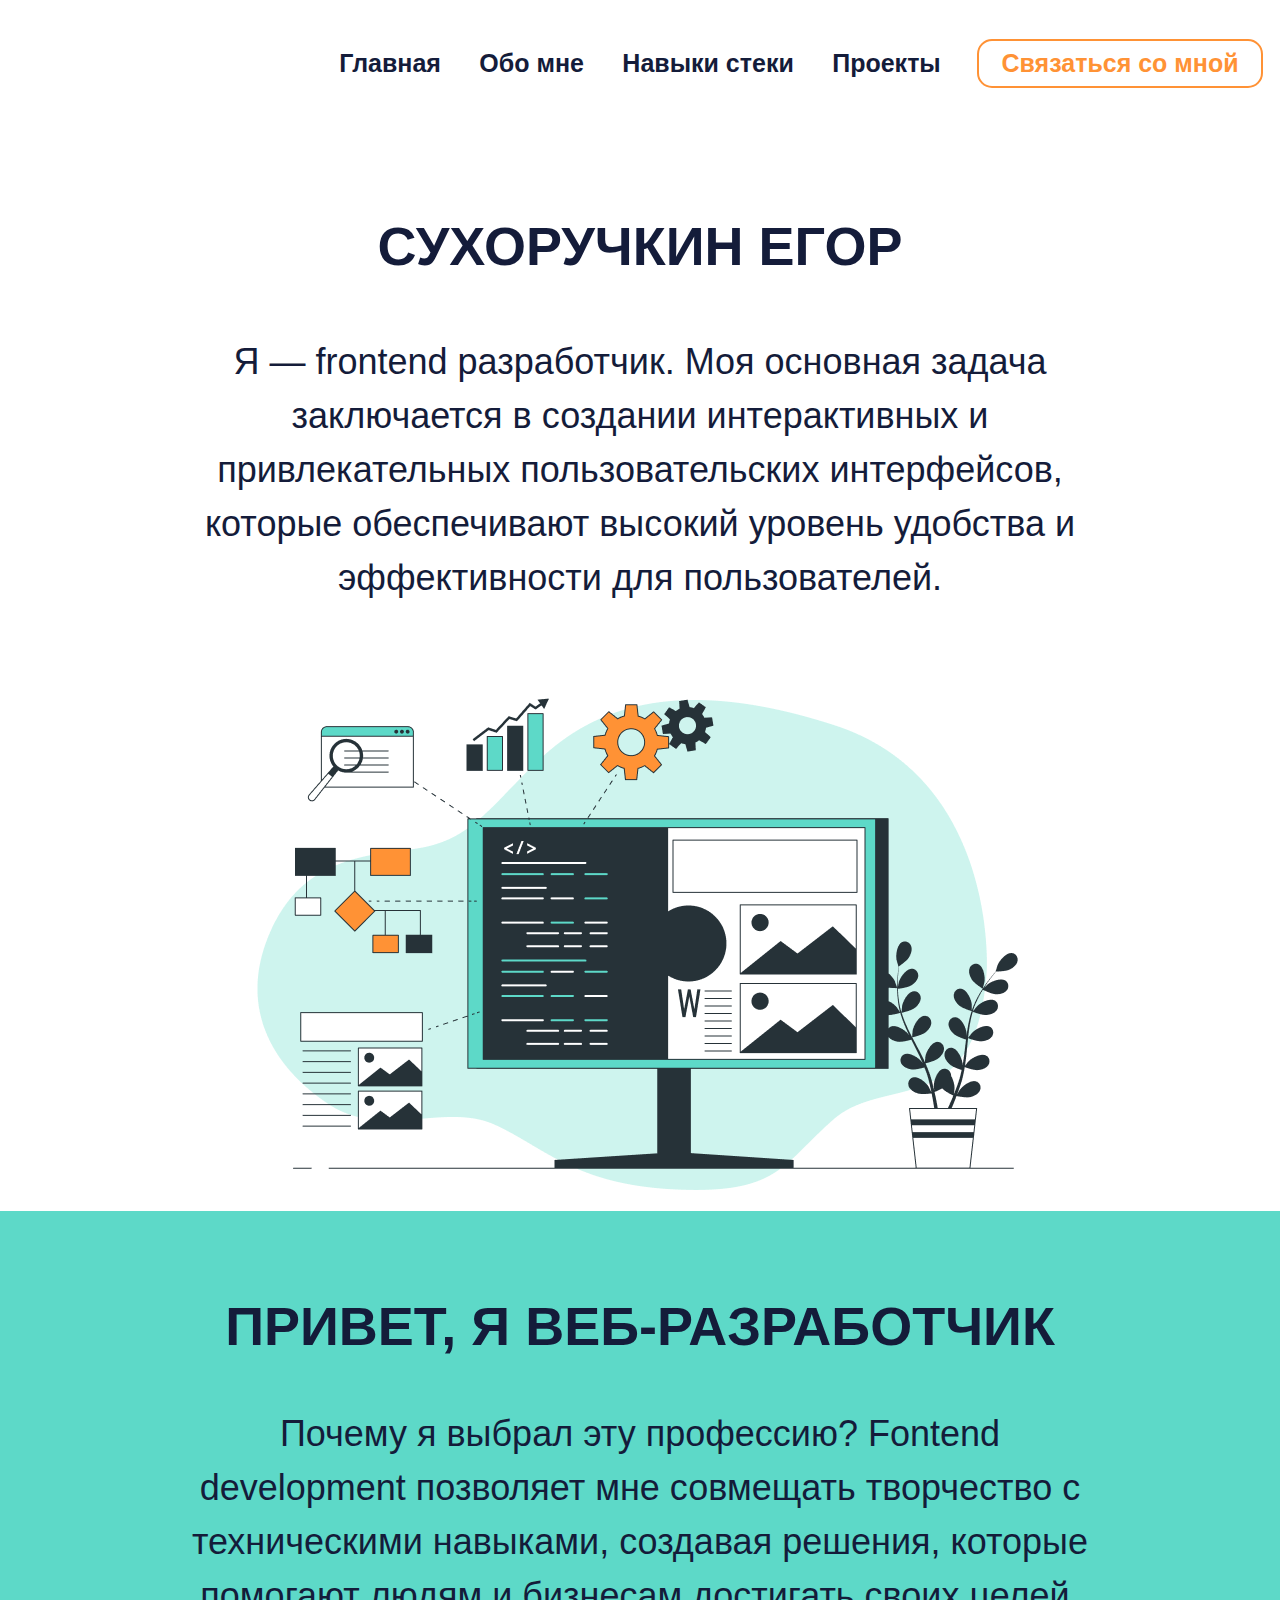
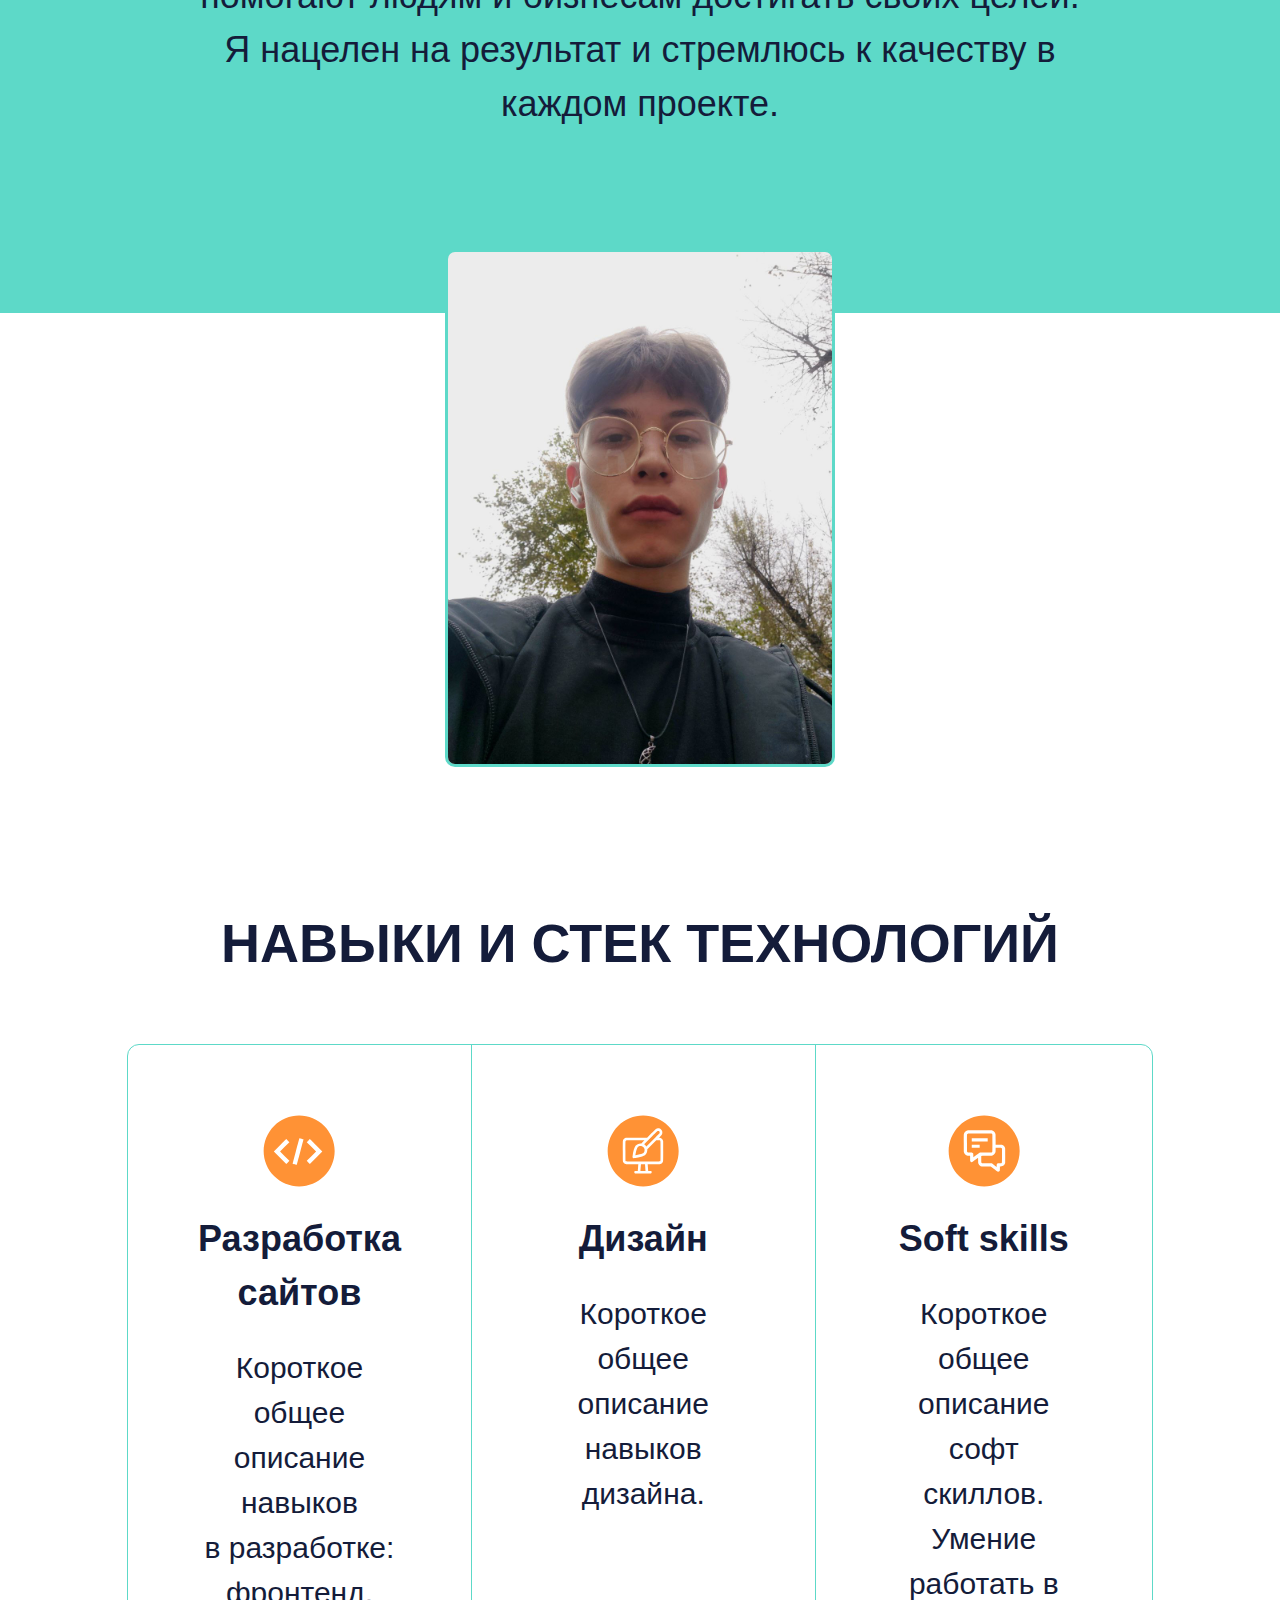
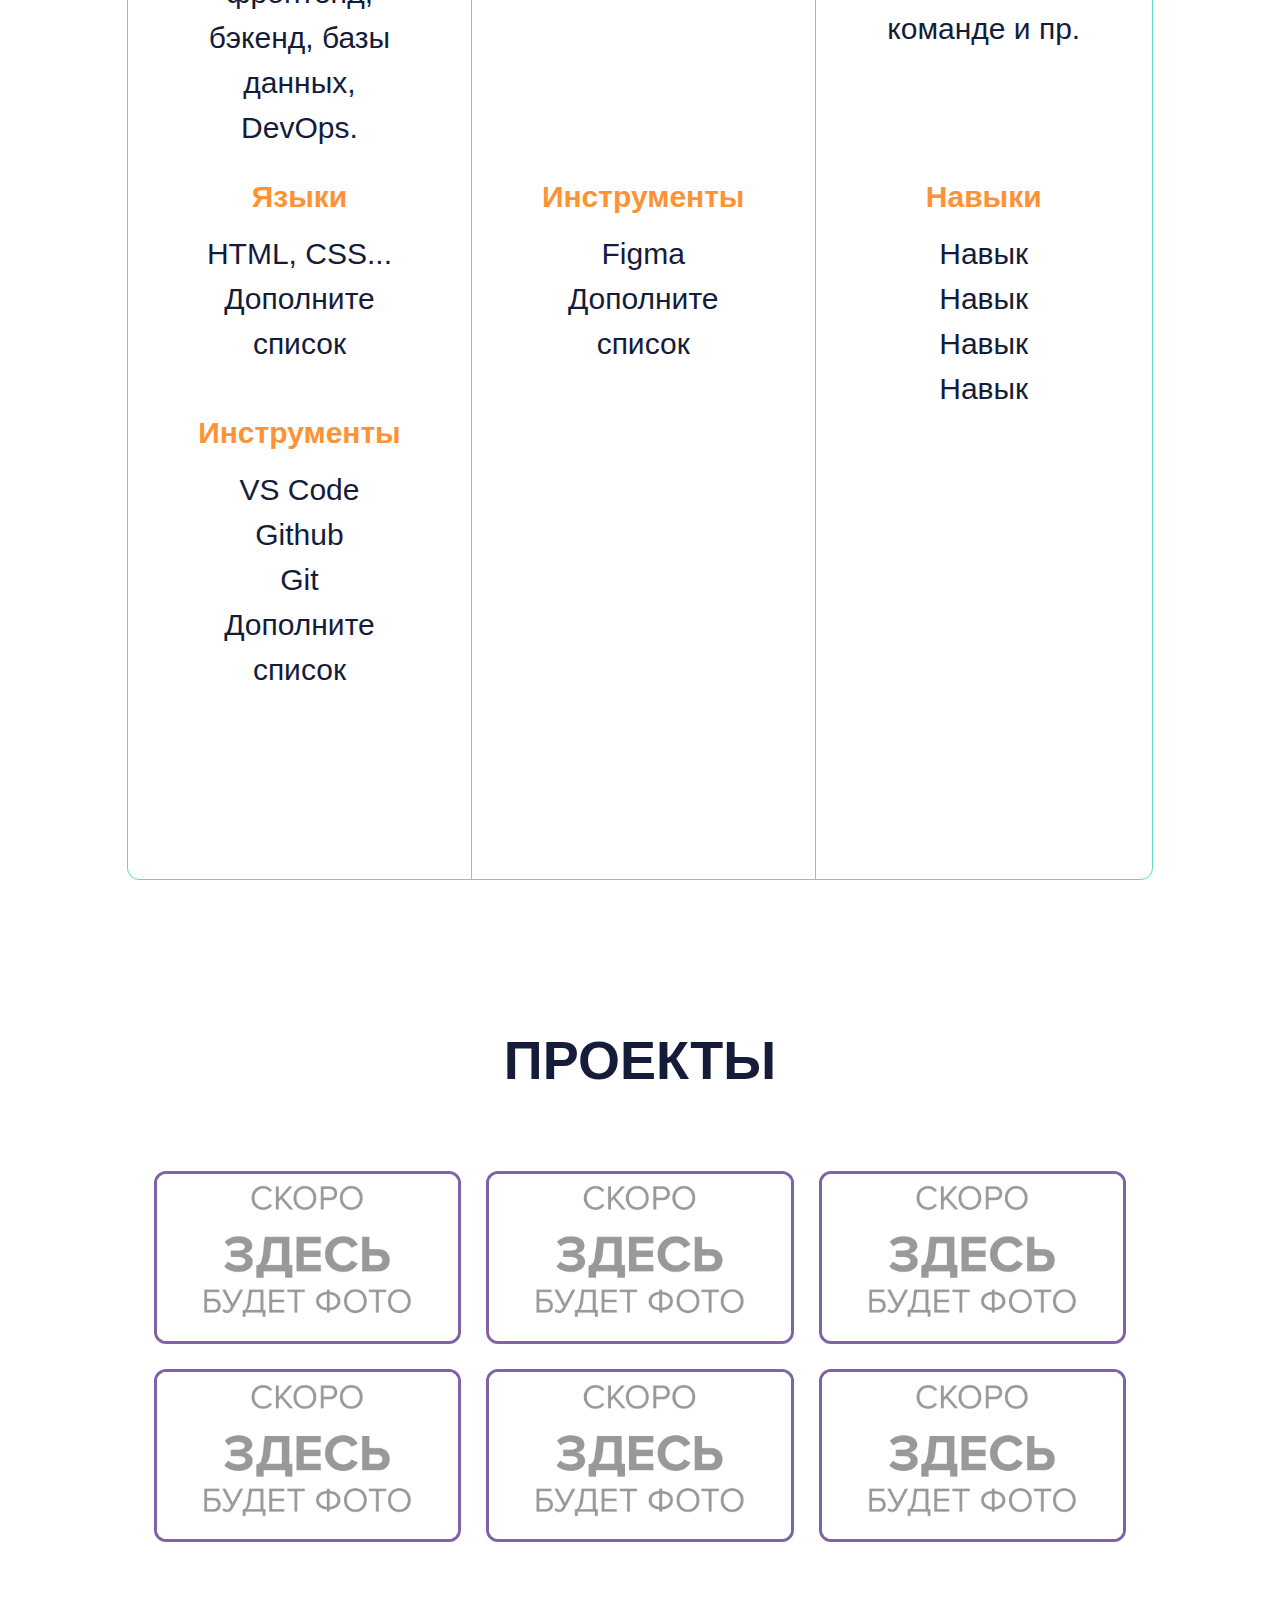
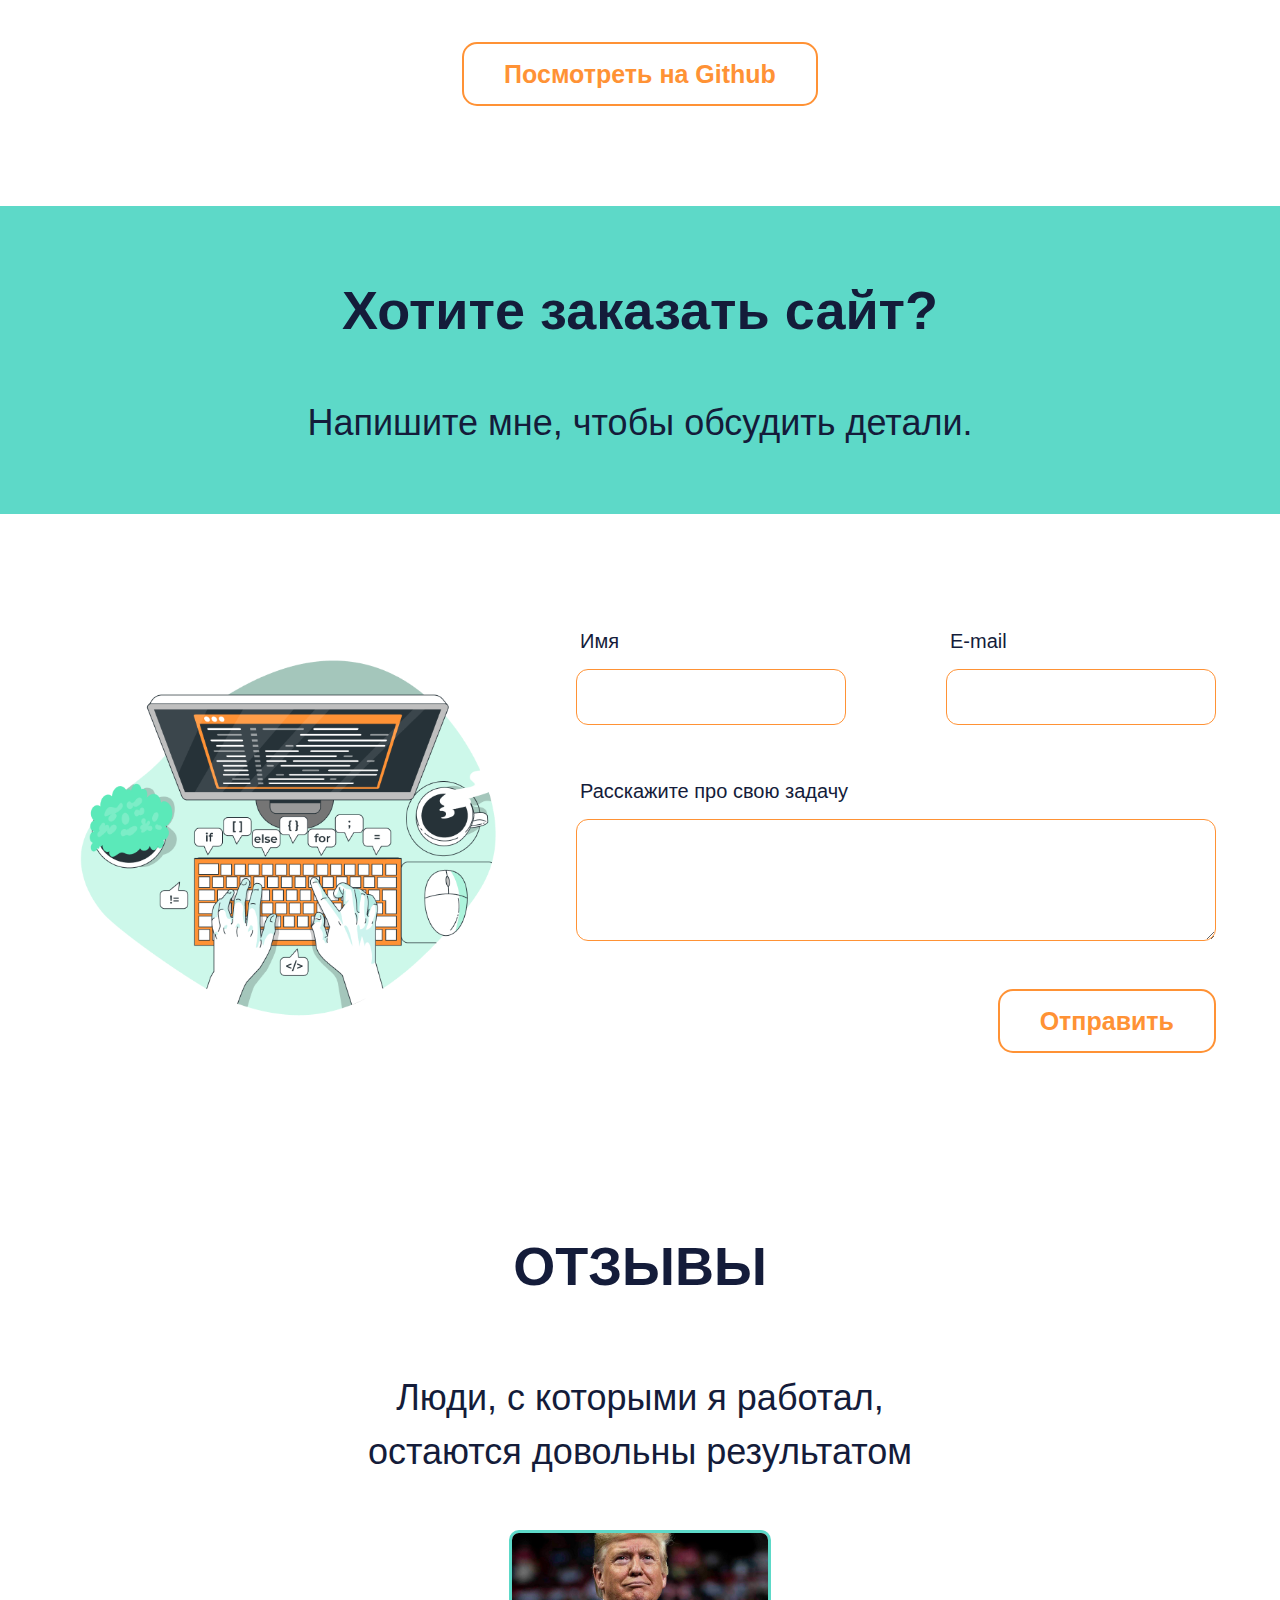
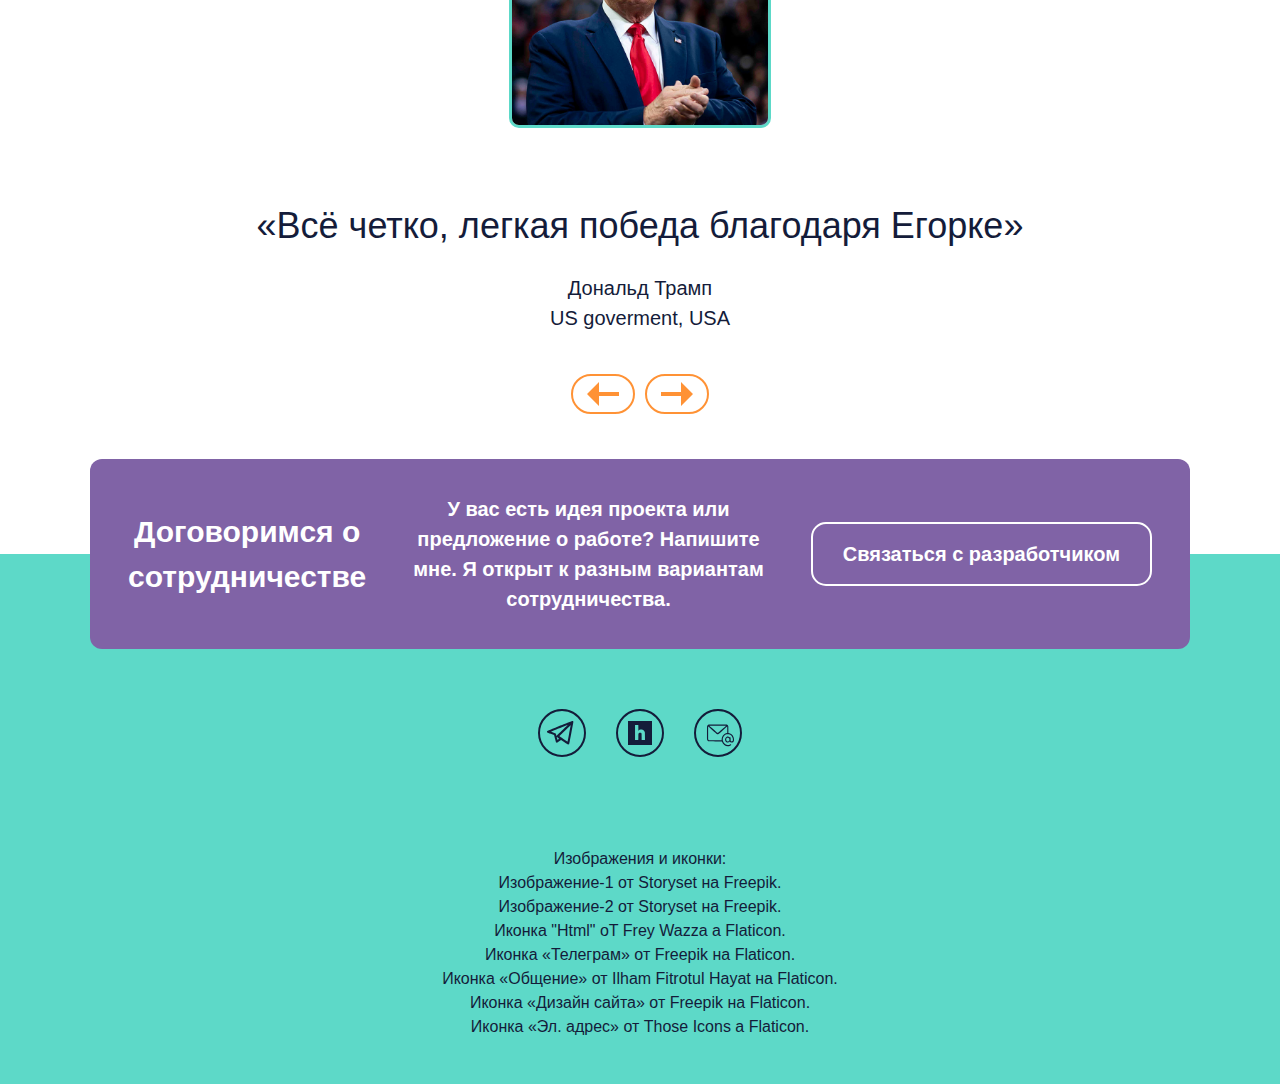
==== index.html @ 3551391d "split css" ====
<!DOCTYPE html>
<html lang="ru">
    <head>
        <meta charset="UTF-8">
        <meta name="viewport" content="width=device-width, initial-scale=1.0">
        <title>Портфолио</title>
        <link rel="stylesheet" href="/styles/about.css">
        <link rel="stylesheet" href="/styles/colors.css">
        <link rel="stylesheet" href="/styles/commons.css">
        <link rel="stylesheet" href="/styles/contacts.css">
        <link rel="stylesheet" href="/styles/deal.css">
        <link rel="stylesheet" href="/styles/fonts.css">
        <link rel="stylesheet" href="/styles/footer.css">
        <link rel="stylesheet" href="/styles/formats.css">
        <link rel="stylesheet" href="/styles/main.css">
        <link rel="stylesheet" href="/styles/navigation.css">
        <link rel="stylesheet" href="/styles/projects.css">
        <link rel="stylesheet" href="/styles/reviews.css">
        <link rel="stylesheet" href="/styles/skills.css">
    </head>
    <body>
        <nav>
            <ul>
                <li>
                    <a class="nav-button color-black" href="#main">Главная</a>
                </li>
                <li>
                    <a class="nav-button color-black" href="#about">Обо мне</a>
                </li>
                <li>
                    <a class="nav-button color-black" href="#skills">Навыки стеки</a>
                </li>
                <li>
                    <a class="nav-button color-black" href="#projects">Проекты</a>
                </li>
            </ul>
            <div class="contact-button-container">
                <a class="contact-button color-orange" href="#form">
                    <span class="contact-button-text">Связаться со мной</span>
                </a>
            </div>
        </nav>

        <main>
            <section class="container" id="main">
                <h1 class="big-header color-black">Сухоручкин Егор</h1>
                <p class="main-desc desc-font color-black">Я — frontend разработчик. Моя основная задача заключается в создании интерактивных и привлекательных пользовательских интерфейсов, которые обеспечивают высокий уровень удобства и эффективности для пользователей.</p>      
                <img class="main-pic" src="/assets/images/main.png">
            </section>

            <section class="container" id="about">
                
                <div class="about-details background-turquoise">
                    <h1 class="big-header color-black">Привет, я веб-разработчик</h1>
                    <p class="about-desc desc-font color-black">Почему я выбрал эту профессию? Fontend development позволяет мне совмещать творчество с техническими навыками, создавая решения, которые помогают людям и бизнесам достигать своих целей. Я нацелен на результат и стремлюсь к качеству в каждом проекте.</p>
                </div>
                <figure class="about-photo">
                    <img src="/assets/images/lero.jpg">
                </figure>       
            </section>

            <section id="skills" class="container">
                <h1 class="big-header color-black">
                    Навыки и стек технологий
                </h1>

                <!--
                    Создаем контейнер, который содержит в себе
                    все три колонки таблицы с навыками.
                -->
                <div class="skills-table">

                    <!-- 
                        Создаем Класс "skills-card" для одной колонки,
                        чтобы настроить стиль отображения отдельной колонки в разделе. 
                    -->
                    <div class="skills-card">

                        <!--
                            Создаем класс "skills-card-section" внутри "skills-card".
                            Он нужен для корректной работы grid. 
                            А также с помощью этого класса настроим в стилях 
                            выравнивание оранжевых заголовков на одном уровне. 
                        -->
                        <section class="skills-card-section">
                            <img 
                                class="skills-card-icon" 
                                src="/assets/icons/Development.svg" 
                                alt="Иконка програмный код"
                            />

                            <!--
                                Задаем заголовок колонки с помощью <h2>, 
                                так как на странице есть заголовки первого уровня.
                                Это все основные заголовки разделов. 
                                В том числе — заголовок секции «Навыки и стек», 
                                к которой относится таблица. 
                            -->
                            <h2 class="skills-card-header color-black">
                                Разработка сайтов
                            </h2>
                            <p class="skills-card-text color-black">
                                Короткое общее описание навыков в разработке: 
                                фронтенд, бэкенд, базы данных, DevOps.
                            </p>
                        </section>

                        <section class="skills-card-section">

                            <!--
                                Задаем один из подзаголовков колонки. Используем <h3>, 
                                т.к. первый уровень – заголовок секции, второй –
                                заголовок колонки.
                            -->
                            <h3 class="skills-card-subheader color-orange">
                                Языки
                            </h3>

                            <!--
                                Для оформления текста с навыками и пр. используем 
                                ненумерованный список. С его помощью легче настроить
                                корректное отображение текста. 
                                Также можно использовать <p> с <br/>, который разделяет строки.
                            -->
                            <ul class="skills-card-list color-black">
                                <li>HTML, CSS...</li>
                                <li>Дополните список</li>
                            </ul>
                            <h3 class="skills-card-subheader color-orange">
                                Инструменты
                            </h3>
                            <ul class="skills-card-list color-black">
                                <li>VS Code</li>
                                <li>Github</li>
                                <li>Git</li>
                                <li>Дополните список</li>
                            </ul>
                        </section>
                    </div>

                    <!-- Добавляем еще две колонки таблицы с навыками. -->
                    <div class="skills-card">
                        <section class="skills-card-section">
                            <img 
                                class="skills-card-icon" 
                                src="/assets/icons/Design.svg" 
                                alt="Иконка кисть на фоне компьютера"
                            />
                            <h2 class="skills-card-header color-black">
                                Дизайн
                            </h2>
                            <p class="skills-card-text color-black">
                                Короткое общее описание навыков дизайна.
                            </p>
                        </section>
                        <section class="skills-card-section">
                            <h3 class="skills-card-subheader color-orange">
                                Инструменты
                            </h3>
                            <ul class="skills-card-list color-black">
                                <li>Figma</li>
                                <li>Дополните список</li>
                            </ul>
                        </section>
                    </div>

                    <div class="skills-card">
                        <section class="skills-card-section">
                            <img 
                                class="skills-card-icon"
                                src="/assets/icons/SoftSkills.svg"
                                alt="Иконка коммуникация"
                            />
                            <h2 class="skills-card-header color-black">
                                Soft skills
                            </h2>
                            <p class="skills-card-text color-black">
                                Короткое общее описание софт скиллов. 
                                Умение работать в команде и пр.
                            </p>
                        </section>
                        <section class="skills-card-section">
                            <h3 class="skills-card-subheader color-orange">
                                Навыки
                            </h3>
                            <ul class="skills-card-list color-black">
                                <li>Навык</li>
                                <li>Навык</li>
                                <li>Навык</li>
                                <li>Навык</li>
                            </ul>
                        </section>
                    </div>
                </div>
            </section>

            <section class="container" id="projects">
                <h1 class="big-header color-black">ПРОЕКТЫ</h1>
                <div class="projects-display">
                    <figure class="projects-card">
                        <a href="">
                            <img src="/assets/images/project.jpg">
                        </a>
                    </figure>
                    <figure class="projects-card">
                        <a href="">
                            <img src="/assets/images/project.jpg">
                        </a>
                    </figure>
                    <figure class="projects-card">
                        <a href="">
                            <img src="/assets/images/project.jpg">
                        </a>
                    </figure>
                    <figure class="projects-card">
                        <a href="">
                            <img src="/assets/images/project.jpg">
                        </a>
                    </figure>
                    <figure class="projects-card">
                        <a href="">
                            <img src="/assets/images/project.jpg">
                        </a>
                    </figure>
                    <figure class="projects-card">
                        <a href="">
                            <img src="/assets/images/project.jpg">
                        </a>
                    </figure>
                </div> 
                <a class="projects-button color-orange" href="https://github.com/lerofanTastic">
                    <span class="projects-button-text">Посмотреть на Github</span>
                </a>
            </section>

            <section class="container" id="form">
                <div class="form-details container background-turquoise">
                    <h1 class="big-header color-black">Хотите заказать сайт?</h2>
                    <p class="form-details-text desc-font color-black">Напишите мне, чтобы обсудить детали.</p>
                </div>
                <div class="form-container" id="contact-form">
                    <img class="form-pic" src="/assets/images/form.png">
                    <form class="form">
                        <fieldset class="form-sender-data">
                            <label class="form-field" for="name">
                                <span class="form-label color-black">Имя</span>
                                <input class="form-input color-black" type="text" name="name" />
                            </label>
                            <label class="form-field">
                                <span class="form-label color-black">E-mail</span>
                                    <input class="form-input color-black" type="email" name="email" />
                            </label>
                        </fieldset>
                        <fieldset class="form-text-body">
                            <label class="form-field">
                                <span class="form-label color-black">Расскажите про свою задачу</span>
                                <textarea class="form-input color-black" name="body"></textarea>
                            </label>
                        </fieldset>
                        <fieldset class="form-submit">
                            <button class="form-button color-orange" type="submit">
                                <span class="form-button-text">Отправить</span>
                            </button>
                        </fieldset>
                    </form>
                </div>    
            </section>

            <section class="container" id="reviews">
                <h1 class="big-header color-black">ОТЗЫВЫ</h1>
                <p class="reviews-desc desc-font color-black">Люди, с которыми я работал, остаются довольны результатом</p>
                <figure class="reviews-card">
                    <div class="reviews-photo">
                        <img src="/assets/images/trump.jpg">  
                    </div>
                    <figcaption class="reviews-caption">
                        <p class="reviews-text color-black">«Всё четко, легкая победа благодаря Егорке»</p>
                        <p class="reviews-info color-black">Дональд Трамп</p>
                        <p class="reviews-info color-black">US goverment, USA</p>
                    </figcaption>
                </figure>
                <div class="reviews-toggle">
                    <button class="reviews-toggle-button" type="button">
                        <img  class="reviews-toggle-arrow" src="/assets/icons/Arrow-L.svg">
                        <img class="reviews-toggle-arrow icon-hover" src="/assets/icons/Arrow-L-white.svg">
                    </button>
                    <button class="reviews-toggle-button" type="button">
                        <img  class="reviews-toggle-arrow" src="/assets/icons/Arrow-R.svg">
                        <img class="reviews-toggle-arrow icon-hover" src="/assets/icons/Arrow-R-white.svg">
                    </button>            
                </div>
            </section>
        </main>
        <aside class="container" id="letstalk">
            <div class="letstalk-box">
                <h2 class="letstalk-header">Договоримся о сотрудничестве</h3>
                <p class="letstalk-text">У вас есть идея проекта или предложение о работе? Напишите мне. Я открыт к разным вариантам сотрудничества.</p>
                <div class="letstalk-button-container">
                    <a class="letstalk-button" href="#form">
                        <span class="letstalk-button-text">Связаться с разработчиком</span>
                    </a>
                </div>
            </div>
        </aside>
                
        <footer>
            <div class="footer-socials">
                <a class="footer-social-container" href="https://t.me/leroty">
                    <img 
                        class="footer-social-icon" 
                        src="/assets/icons/TG.svg"
                    />
                    <img 
                        class="footer-social-icon icon-hover" 
                        src="/assets/icons/TG-white.svg"
                    />
                </a>
                <a class="footer-social-container" href="https://habr.com/ru/users/example">
                    <img
                        class="footer-social-icon" 
                        src="/assets/icons/Habr.svg" 
                    />
                    <img
                        class="footer-social-icon icon-hover"
                        src="/assets/icons/Habr-white.svg"
                    />
                </a>
                <a class="footer-social-container" href="mailto:leroty@bk.ru">
                    <img 
                        class="footer-social-icon " 
                        src="/assets/icons/Email.svg" 
                    />
                    <img 
                        class="footer-social-icon icon-hover" 
                        src="/assets/icons/Email-white.svg" 
                    />
                </a>
            </div>
            <p class="footer-links color-black">
                Изображения и иконки:
                <a href="https://ru.freepik.com/free-vector/software-integration-concept-illustration_18352184.htm#page=2&query=веб-разработка&position=7&from_view=search&track=sph">
                    Изображение-1 от Storyset на Freepik.
                </a>
                <a href="https://ru.freepik.com/free-vector/code-typing-concept-illustration_10259340.htm#&position=12&from_view=author">
                    Изображение-2 от Storyset на Freepik.
                </a>
                <a href="https://www.flaticon.com/ru/free-icons/html" title="html иконки">
                    Иконка "Html" oT Frey Wazza a Flaticon.
                </a>
                <a href="https://www.flaticon.com/ru/free-icons/" title="телеграмма иконки">
                    Иконка «Телеграм» от Freepik на Flaticon.
                </a>
                <a href="https: //www.flaticon.com/ru/free-icons/" title="общение иконки">
                    Иконка «Общение» от Ilham Fitrotul Hayat на Flaticon.
                </a>
                <a href="https://www.flaticon.com/ru/free-icons/-" title="Дизайн сайта иконки">
                    Иконка «Дизайн сайта» от Freepik на Flaticon.
                </a>
                <a href="https://www.flaticon.com/ru/free-icons/-" title=" Эл. адрес иконки">
                    Иконка «Эл. адрес» от Those Icons a Flaticon.
                </a>
            </p>
        </footer>   
    </body>
</html>
---- styles/about.css ----
/**********************************
* Стили классов секции «Обо мне» *
**********************************/
.about-details {
    width: 100%;
    display: flex;
    flex-direction: column;
    align-items: center;
    padding: 75px 0 0 0;
  }
  .about-desc {
    width: 70%;
    margin: 40px 0 182px 0;
    padding: 0;
  }
  .about-photo {
    /* Для фотографии также используем относительную высоту и ширину,
     * которые опираются на размеры окна.
     * Это помогает сохранить корректное соотношение сторон (здесь 3:4)
     * при изменении размера окна. 
     * Проценты (%) не дают возможности сохранять правильное соотношение,
     * т.к. опираются на размеры родительского элемента, а не окна. */
    width: 30vw;
    height: 40vw;
    /* Добавляем отрицательный margin, чтобы фото заезжало на элемент выше.
     * Задаем его также через vw, так как высота фото динамична и зависит
     * от размера окна пользователя. 
     * margin в таком случае тоже должен быть динамичным.
     * Задаем margin так, чтобы изображение заезжало на элемент выше 
     * примерно на 1/4 своей высоты. */
    margin: -5vw 0 76px 0;
    padding: 0;
    border: 3px solid #5dd9c8;
    border-radius: 10px;
    /* Рамка картинки border и скругление углов указываются на контейнере для картинки,
     * а не на самой картинке. 
     * Поэтому нужно скрыть края картинки, которые могут 
     * выступать за рамки скругления. 
     * Для этого используем свойство overflow.
     * Углы у самой картинки скруглять не стоит. Рамка здесь накладывается
     * на родительский элемент, а не на саму картинку. 
     * Если скруглить углы и у картинки тоже, то скругления рамки
     * и картинки не совпадут. Это будет выглядеть плохо. */
    overflow: hidden;
  }
  .about-photo img {
    height: 100%;
    width: 100%;
    /* Обрезанием фото под нужный размер контейнера и центрируем
     * изображение. 
     * Делаем это с помощью object fit.
     * Если его не указать, отображаться будет только левый верхний угол картинки, и размер
     * картинки не будет подогнан под размеры контейнера. */
    object-fit: cover;
  }
---- styles/colors.css ----
/***************************************************
* Цвета (комбинируются с другими классами) *
***************************************************/
.color-black {
    /* черный цвет текста */
    color: #141C3A;
  }
  .color-orange {
    /* оранжевый цвет текста */
    color: #FF9235;
  }
  .background-turquoise {
    /* бирюзовый цвет фона */
    background-color: #5dd9c8;
  }
---- styles/commons.css ----
/*****************************
* Общие классы для разделов *
*****************************/
/* Задаем стили для всех элементов <section> в <main>. */
.container {
    /* Задаем ширину контейнера 100% от ширины экрана.
     * Высота будет зависеть от высоты контента. */
    width: 100%;
    display: flex;
    flex-direction: column;
    align-items: center;
  }
  
  /* Задаем стили для основных заголовков — заголовков каждого раздела страницы.
  * Все заголовки заданы через <h1>, но потенциально это может измениться.
  * Поэтому стилизуем их с помощью селектора по классу,
  * а не по самому тегу. */
  .big-header {
    padding: 0;
    margin: 0;
    font-family: "TildaSans", sans-serif;
    font-size: 54px;
    font-weight: 700;
    /* Рассчитываем ширину строки так: высота шрифта умножить на 1.5. 
     * Это один из стандартных способов рассчитать правильную
     * высоту строки. */
    line-height: 81px;
    text-align: center;
    /* Все заголовки разделов страницы написаны заглавными буквами.
     * Настраиваем такое отображение через свойство text-transform.
     * Это правильнее и удобнее, чем набирать каждый раз заголовки капсом вручную. */
    text-transform: uppercase;
  }
  
  /* Задаем стили шрифта для всех описаний в разделах сайта. */
  .desc-font {
    font-family: "TildaSans", sans-serif;
    font-size: 36px;
    font-weight: 400;
    line-height: 54px;
    text-align: center;
  }
  
  /* Задаем изменения курсора (стрелочки на палец)
  * при наведении на любую кнопку страницы.
  * У всех элементов тега <a> это свойство
  * задается браузером по-умолчанию, а для
  * <button> его требуется задавать вручную. */
  button {
    cursor: pointer;
  }
---- styles/contacts.css ----
/*********************************
* Стили классов секции с формой *
*********************************/
#form .big-header {
    text-transform: none;
    margin-bottom: 45px;
  }
  .form-details {
    padding: 64px 0;
  }
  .form-details-text {
    padding: 0;
    margin: 0;
  }
  .form-pic {
    /* Задаем размер картинки в зависимости от ширины 
     * экрана, чтобы форма отображалась корректно на 
     * более узких размерах окна.
     * vw используется, чтобы сохранить соотношение сторон картинки. 
     * Подробнее см. выше. */
    width: 35vw;
    height: 35vw;
    margin-left: 5vw;
  }
  .form-container {
    width: 100%;
    padding: 100px 0;
    box-sizing: border-box;
    display: flex;
    flex-direction: row;
    align-items: center;
    justify-content: space-between;
  }
  .form {
    margin: 0 5vw;
    padding: 0;
    display: flex;
    flex-direction: column;
    width: 100%;
  }
  .form-sender-data {
    margin: 0;
    padding: 0;
    width: 100%;
    /* Убираем рамку, которая есть по умолчанию у элемента <fieldset>. */
    border: none;
    display: flex;
    flex-direction: row;
    justify-content: space-between;
  }
  .form-field {
    padding: 0;
    margin: 0;
    height: 100%;
    display: flex;
    flex-direction: column;
    align-items: flex-start;
    justify-content: center;
  }
  .form-label {
    margin: 0 0 10px 4px;
    padding: 0;
    font-family: "TildaSans", sans-serif;
    font-size: 20px;
    font-weight: 400;
    line-height: 36px;
    text-align: center;
  }
  /* Задаем стили для полей формы input и textarea. */
  .form-input {
    margin: 0;
    font-family: "TildaSans", sans-serif;
    font-size: 36px;
    font-weight: 400;
    line-height: 54px;
    border: 1px solid #FF9235;
    border-radius: 12px;
  }
  /* Уточненяем стили для полей input, которые
  * находятся в контейнере с классом form-sender-data. */
  .form-sender-data .form-input {
    min-width: 150px;
    max-width: 20vw;
    padding: 0 6px;
  }
  /* Используем псевдокласс first-child, чтобы добавить
  * отступ между полями ввода.
  * Поскольку их всего 2, задаем отступ первому элементу
  * в родительском контейнере. */
  .form-sender-data .form-field:first-child {
    padding-right: 10px;
  }
  .form-text-body {
    margin: 48px 0 0 0;
    padding: 0;
    width: 100%;
    height: 100%;
    border: none;
  }
  /* Уточняем стили для textarea, который
  * находится в контейнере с классом form-text-body. */
  .form-text-body .form-input {
    width: 100%;
    height: 100%;
    box-sizing: border-box;
    padding: 6px;
  }
  .form-submit {
    margin: 48px 0 0 0;
    padding: 0;
    width: 100%;
    border: none;
    display: flex;
    flex-direction: row;
    /* Используем flex-end, чтобы выровнять кнопку по правому краю. */
    justify-content: flex-end;
  }
  .form-button {
    padding: 15px 40px;
    margin: 0;
    background-color: #ffffff;
    border: 2px solid #ff9235;
    border-radius: 15px;
  }
  .form-button:hover {
    background-color: #ff9235;
    color: #ffffff;
  }
  .form-button-text {
    font-family: "TildaSans", sans-serif;
    font-size: 25px;
    font-weight: 700;
    line-height: 30px;
    text-align: center;
    /* Про inherit для наследования цвета 
     * при hover и комбинировании классов см. выше. */
    color: inherit;
  }
---- styles/deal.css ----
/*******************************************************
* Стили классов секции «Договоримся о сотрудничестве» *
*******************************************************/
.letstalk-box {
    /* Задаем отрицательный margin, чтобы создать наложение на предыдущую секцию. */
    margin: 0;
    padding: 12px 3vw;
    background-color: #8063a6;
    border-radius: 12px;
    width: 80%;
    /* Задаем фиксированную высоту, чтобы было проще настроить
     * наложение секции на следующую. */
    height: 166px;
    /* Используем flex, чтобы отступы по краям и между элементами были одинаковыми. */
    display: flex;
    flex-direction: row;
    /* gap равен горизонтальному padding */
    gap: 3vw;
  }
  .letstalk-header {
    margin: auto 0;
    color: #ffffff;
    font-family: "TildaSans", sans-serif;
    font-size: 30px;
    font-weight: 700;
    line-height: 45px;
    text-align: center;
  }
  .letstalk-text {
    margin: auto 0;
    padding: 0;
    color: #ffffff;
    font-family: "TildaSans", sans-serif;
    font-size: 20px;
    font-weight: 600;
    line-height: 30px;
    text-align: center;
  }
  .letstalk-button {
    margin: 0;
    padding: 15px 30px;
    border: 2px solid #ffffff;
    border-radius: 15px;
    color: #ffffff;
  }
  .letstalk-button:hover {
    background-color: #ffffff;
    color: #8063a6;
  }
  .letstalk-button-text {
    font-family: "TildaSans", sans-serif;
    font-size: 20px;
    font-weight: 700;
    line-height: 30px;
    text-align: center;
    /* Отключаем перенос, чтобы flexbox не переносил текст в кнопке. 
     * Все элементы состоят из текста, который можно перенести, 
     * но здесь нам это не нужно. Поэтому отключаем перенос. */
    white-space: nowrap;
   /* Про inherit для наследования цвета 
     * при hover и комбинировании классов см. выше. */
    color: inherit;
  }
  .letstalk-button-container {
    display: flex;
    flex-direction: column;
    justify-content: center;
    align-items: center;
  }
---- styles/fonts.css ----
/***********************
 * Шрифты *
 ***********************/
 @font-face {
    font-family: TildaSans;
    font-style: normal;
    font-weight: 300;
    src: url("../Portfolio//fonts/TildaSans/TildaSans-Light.ttf");
  }
  @font-face {
    font-family: TildaSans;
    font-style: normal;
    font-weight: 400;
    src: url("../Portfolio//fonts/TildaSans/TildaSans-Regular.ttf");
  }
  @font-face {
    font-family: TildaSans;
    font-style: normal;
    font-weight: 500;
    src: url("../Portfolio//fonts/TildaSans/TildaSans-Medium.ttf");
  }
  @font-face {
    font-family: TildaSans;
    font-style: normal;
    font-weight: 600;
    src: url("../Portfolio//fonts/TildaSans/TildaSans-Semibold.ttf");
  }
  @font-face {
    font-family: TildaSans;
    font-style: normal;
    font-weight: 700;
    src: url("../Portfolio//fonts/TildaSans/TildaSans-Bold.ttf");
  }
  @font-face {
    font-family: TildaSans;
    font-style: normal;
    font-weight: 800;
    src: url("../Portfolio//fonts/TildaSans/TildaSans-ExtraBold.ttf");
  }
  @font-face {
    font-family: TildaSans;
    font-style: normal;
    font-weight: 900;
    src: url("../Portfolio//fonts/TildaSans/TildaSans-Black.ttf");
  }
---- styles/footer.css ----
/************************
* Стили классов футера *
************************/
footer {
    /* Эффект наложения фиолетовой секции задаем с помощью 
     * фиксированного отрицательного margin сверху.
     * Для этого же добавляем положительный padding сверху такого же размера.
     * Размер наложения — 1/2 высоты фиолетовой секции. */
    margin: -95px 0 0 0;
    padding: 95px 0 0 0;
    background-color: #5dd9c8;
    display: flex;
    flex-direction: column;
    justify-content: center;
    align-items: center;
  }
  .footer-socials {
    margin: 60px 0;
    padding: 0;
    display: flex;
    flex-direction: row;
  }
  .footer-social-container {
    height: 48px;
    width: 48px;
    box-sizing: border-box;
    margin: 0 15px;
    padding: 4px;
    border: 2px solid #141c3a;
    border-radius: 48px;
  }
  .footer-social-container:hover {
    background-color: #8063a6;
    border: 2px solid #8063a6;
  }
  /* Задаем стили сразу двум иконкам разных цветов. 
  * Подробнее см. HTML-файл. */
  .footer-social-icon {
    height: 36px;
    width: 36px;
    object-fit: contain;
    margin: 0;
    padding: 0;
  }
  .footer-social-container:hover .footer-social-icon {
    display: none;
  }
  .icon-hover {
    display: none;
  }
  .footer-social-container:hover .icon-hover {
    display: block;
  }
  .footer-links {
    margin: 30px 0 45px 0;
    padding: 0;
    font-family: "TildaSans", sans-serif;
    font-size: 16px;
    font-weight: 400;
    line-height: 24px;
    text-align: center;
    display: flex;
    flex-direction: column;
    justify-content: center;
    align-items: center;
  }
---- styles/formats.css ----
/**************************************
* Отключение ненужного форматирования
**************************************/
body {
  margin: 0;
  padding: 0;
}
a {
  /* Отключаем подчеркивание сразу всех
   * ссылок на странице и отключаем синий
   * цвет текста. 
   * Делаем это с помощью наследования цвета
   * из родительского элемента. */
  text-decoration: none;
  color: inherit;
}
a:visited {
  /* Отключаем фиолетовый цвет текста для
   * посещенных ссылок, также, как и выше. */
  text-decoration: none;
  color: inherit;
}
button, input, textarea {
  /* Стиль outline появляется не во всех браузерах. 
   * Но очень портит внешний вид, там,
   * где он включен. Поэтому отключаем его. */
  outline: none;
  appearance: none;
}
button:focus, input:focus, textarea:focus {
  outline: none;
}
---- styles/main.css ----
/**********************************
* Стили классов секции «Главная» *
**********************************/
#main {
    padding: 80px 0 0 0;
  }
  .main-desc {
    width: 70%;
    margin: 48px 0 0 0;
    padding: 0;
  }
  .main-pic {
    /* Задаем максимальную ширина картинки, чтобы
     * она не вылезала за пределы экрана при уменьшении размера окна. 
     * И при этом не растягивалась бы в случаях, когда 80%
     * от ширины экрана — это больше, чем естественная ширина картинки.
     * * * * * * * * * * * * * * * * * * * * * * * * *
     * Высоту картинки не задаем, поскольку здесь для
     * отображения это роли не играет.
     * Если задан только один параметр (ширина или высота),
     * второй будет рассчитан автоматически, 
     * чтобы сохранить пропорции.
     * * * * * * * * * * * * * * * * * * * * * * * * *
     * Задаем ширину через относительную единицу vw,
     * которая равна 1% ширины экрана.
     * vw отличается от процента тем, что опирается
     * на ширину окна, а не родительского элемента.
     * Позволяет задавать высоту в процентах
     * от ширины и наоборот. */
    max-width: 80vw;
    margin: 66px 0 0 0;
    padding: 0;
  }
---- styles/navigation.css ----
/*************************
* Стили меню навигации *
*************************/
html {
    /* Задаем плавную прокрутку при нажатии на ссылку с id элемента.
     * Без этой настройки будет происходить мгновенное перемещение к этому элементу. */
    scroll-behavior: smooth;
  }
  nav {
    width: 100%;
    margin: 0;
    padding: 0;
    display: flex;
    /* Навбар состоит из двух частей: ссылок на разделы и кнопки.
     * Выравниваем первую часть навбара (ссылки) по правому, 
     * а не по левому краю с помощью justify-content: flex-end.
     * Используется flex-end, так как отображение flex 
     * по умолчанию — row, а не row-reverse. */
    justify-content: flex-end;
  }
  nav ul {
    /* Отключаем форматирование списка. Не отключаем его в начале
     * вместе с другими стилями по умолчанию, т.к. на странице может появиться
     * список, которому нужно оформление по умолчанию. */
    list-style: none;
    /* Делим навбар на три части: пустой отступ 25%,
     * сама навигация 50% и контейнер для кнопки — 25%. */
    width: 50%;
    margin: 45px 0 45px 25%;
    padding: 0;
    /* Задаем ссылкам отображение display: flex как для контейнера-родителя 
     * с кнопками навбара (элементами <li>). Это нужно для корректного выравнивания 
     * их по ширине навбара. */
    display: flex;
    /* Задаем выравнивание ссылкам навбара.
     * Направление Flexbox горизонтальное по умолчанию, поэтому 
     * выравниваем элементы с помощью justify-content: space-around. 
     * Так ссылки распределяются по всей ширине родителя.
     * Используем space-around, а не space-between, чтобы сохранить
     * отступ от кнопки справа на более узких экранах. 
     * Если выбрать space-between, ссылки «прилипнут» к краям 
     * контейнера-родителям и отступ от кнопки может стать очень маленьким. */
    justify-content: space-around;
    align-items: center;
  }
  /* Задаем стили для ссылок в навигации. */
  .nav-button {
    font-family: "TildaSans", sans-serif;
    font-size: 25px;
    font-weight: 700;
    line-height: 36px;
  }
  /* Задаем стили для кнопки связаться в навбаре. */
  .contact-button {
    border: 2px solid #ff9235;
    padding: 9px 22px;
    border-radius: 15px;
    margin: 0;
    /* Не задаем здесь свойство color здесь, так как 
     * цвет задается классом color-orange */
  }
  .contact-button:hover {
    background-color: #ff9235;  
    /* Задаем стили для ховера кнопки. Цвет текста 
     * в элементе задается через наследования цвета 
     * от родительского элемента с классом color-orange (см. ниже). 
     * Поэтому в ховере нужно задать другой цвет тексту через color.
     * Специфичность псевдокласса hover выше, чем у наследуемого цвета.
     * Поэтому при наведении курсора мыши на кнопку 
     * цвет текста color-orange будет меняться на белый. */
    color: #ffffff;
  }
  /* Задаем стили для текста внутри кнопки связаться */
  .contact-button-text {
    font-family: "TildaSans", sans-serif;
    font-size: 25px;
    font-weight: 600;
    line-height: 27px;
    /* Задаем цвет текста через наследование 
     * из родительского элемента contact-button. 
     * Цвет у contact-button задается через общий класс
     * с цветом color-orange. */
    color: inherit;
  }
  .contact-button-container {
    /* Про 25% см. выше (строка 174, селектор nav ul) */
    width: 25%;
    display: flex;
    justify-content: center;
    align-items: center;
  }
---- styles/projects.css ----
/**********************************
* Стили классов секции «Проекты» *
**********************************/
#projects .big-header {
    margin: 70px 0;
  }
  .projects-display {
    width: 80%;
    display: flex;
    /* Задаем flex-wrap, чтобы карточки были не в одну строку и их количество 
     * можно было динамически менять. */
    flex-wrap: wrap;
    /* Задаем расстояние между карточками с помощью gap.
     * Не используем здесь space-between, чтобы сохранить соотношение
     * сторон скриншотов 16:9. */
    gap: 2vw;
    /* Центрируем карточки на случай, если количество карточек не будет кратно трем */
    justify-content: center;
  }
  .projects-card {
    padding: 0;
    margin: 0;
    /* Про использование vw, чтобы сохранить соотношения сторон, см. выше */
    width: 24vw;
    height: 13.5vw;
    /* Используем box-sizing: border-box, чтобы толщина границ 
     * учитывалась в размер карточки и flex-wrap
     * работал корректно. */
    box-sizing: border-box;
    border: 3px solid #8063a6;
    border-radius: 12px;
    /* Про overflow: hidden 
     * для скругления углов см. выше. */
    overflow: hidden;
  }
  .projects-card img {
    width: 100%;
    height: 100%;
    /* Про object-fit: cover 
     * для скругления углов см. выше. */
    object-fit: cover;
  }
  .projects-button {
    padding: 15px 40px;
    margin: 100px 0;
    border: 2px solid #ff9235;
    border-radius: 15px;
  }
  .projects-button:hover {
    background-color: #ff9235;
    color: #ffffff;
  }
  .projects-button-text {
    font-family: "TildaSans", sans-serif;
    font-size: 25px;
    font-weight: 700;
    line-height: 30px;
    text-align: center;
    /* Про наследования цвета при hover и комбинировании классов см. выше. */
    color: inherit;
  }
---- styles/reviews.css ----
/*********************************
* Стили классов секции «Отзывы» *
*********************************/
#reviews .big-header {
    margin: 64px 0;
  }
  .reviews-desc {
    margin: 0;
    padding: 0;
    width: 50%;
  }
  .reviews-card {
    margin: 0;
    padding: 0;
    display: flex;
    flex-direction: column;
    align-items: center;
  }
  .reviews-photo {
    /* используем vw, чтобы сохранить соотношение 
     * сторон картинки, подробнее см. выше. */
    width: 20vw;
    height: 15vw;
    margin: 51px 0;
    padding: 0;
    border: 3px solid #5dd9c8;
    border-radius: 10px;
    /* Про overflow: hidden для корректного
     * скругления углов см. выше. */
    overflow: hidden;
  }
  .reviews-photo img {
    height: 100%;
    width: 100%;
    /* Про object-fit: cover для корректного
     * скругления углов см. выше. */
    object-fit: cover;
  }
  .reviews-caption {
    margin: 0;
    padding: 0;
  }
  .reviews-text {
    margin: 20px 0;
    padding: 0;
    font-family: "TildaSans", sans-serif;
    font-size: 36px;
    font-weight: 400;
    line-height: 54px;
    text-align: center;
  }
  .reviews-info {
    margin: 0;
    padding: 0;
    font-family: "TildaSans", sans-serif;
    font-size: 20px;
    font-weight: 400;
    line-height: 30px;
    text-align: center;
  }
  .reviews-toggle {
    margin: 41px 0 45px 0;
    /* Задаем конкретный размер кнопок, так как они не меняются 
     * в зависимости от размера экрана. 
     * В ширину включаем размер двух кнопок и отступ между ними.
     * Задаем space-between, чтобы кнопки прижались к краям 
     * родительского контейнера и между ними появился отступ. */
    width: 138px;
    display: flex;
    flex-direction: row;
    justify-content: space-between;
  }
  .reviews-toggle-button {
    padding: 0 6px;
    height: 40px;
    border: 2px solid #ff9235;
    border-radius: 20px;
    background: #ffffff;
  }
  .reviews-toggle-button:hover {
    background-color: #ff9235;
  }
  /* Заменяем одну иконку на вторую, с другим
  * цветом при наведении. Подробнее см. HTML. */
  .reviews-toggle-button:hover .reviews-toggle-arrow {
    display: none;
  }
  .reviews-toggle-button:hover .icon-hover {
    display: block;
  }
---- styles/skills.css ----
/****************************************
* Стили классов секции "Навыки и стэк" *
****************************************/
#skills .big-header {
    margin: 60px 0;
  }
  .skills-table {
    width: 80%;
    border-radius: 12px;
    border: 1px solid #5dd9c8;
    /* В этой секции используем grid, а не Flexbox.
     * Именно grid позволяет наиболее точно оформить
     * оранжевые подзаголовки. Выровнять их на одном уровне,
     * несмотря на высоту текста над ними */
    display: grid;
    /* Задаем 3 колонки равной ширины. */
    grid-template-columns: 1fr 1fr 1fr;
    margin-bottom: 70px;
  }
  .skills-card {
    border-left: 1px solid #5dd9c8;
    /* Про выбор grid вместо flex см. выше. */
    display: grid;
    /* Задаем 2 строки равной высоты. */
    grid-template-rows: 1fr 1fr;
    padding: 70px;
  }
  .skills-card:first-child {
    /* Убираем левую границу у первого элемента. */
    border-left: 0px;
  }
  .skills-card-section {
    display: flex;
    flex-direction: column;
    align-items: center;
    justify-content: flex-start;
  }
  .skills-card-icon {
    width: 72px;
    height: 72px;
  }
  .skills-card-header {
    padding: 0;
    margin: 25px 0;
    font-family: "TildaSans", sans-serif;
    font-size: 36px;
    font-weight: 700;
    line-height: 54px;
    text-align: center;
  }
  .skills-card-text {
    font-family: "TildaSans", sans-serif;
    font-size: 30px;
    font-weight: 400;
    line-height: 45px;
    text-align: center;
    margin: 0;
    padding: 0 0 12px 0px;
    width: 100%;
  }
  .skills-card-subheader {
    padding: 0;
    margin: 12px 0;
    font-family: "TildaSans", sans-serif;
    font-size: 30px;
    font-weight: 700;
    line-height: 45px;
    text-align: center;
  }
  .skills-card-list {
    /* Убираем маркеры у списка. */
    list-style: none;
    font-family: "TildaSans", sans-serif;
    font-size: 30px;
    font-weight: 400;
    line-height: 45px;
    text-align: center;
    margin: 0;
    padding: 0 0 32px 0;
    width: 100%;
  }
  .skills-card-list:last-child {
    /* Убираем нижний внутренний отступ у последнего элемента.
     * Можно и вычесть его и из нижнего паддинга родительского элемента. */
    padding-bottom: 0;
  }
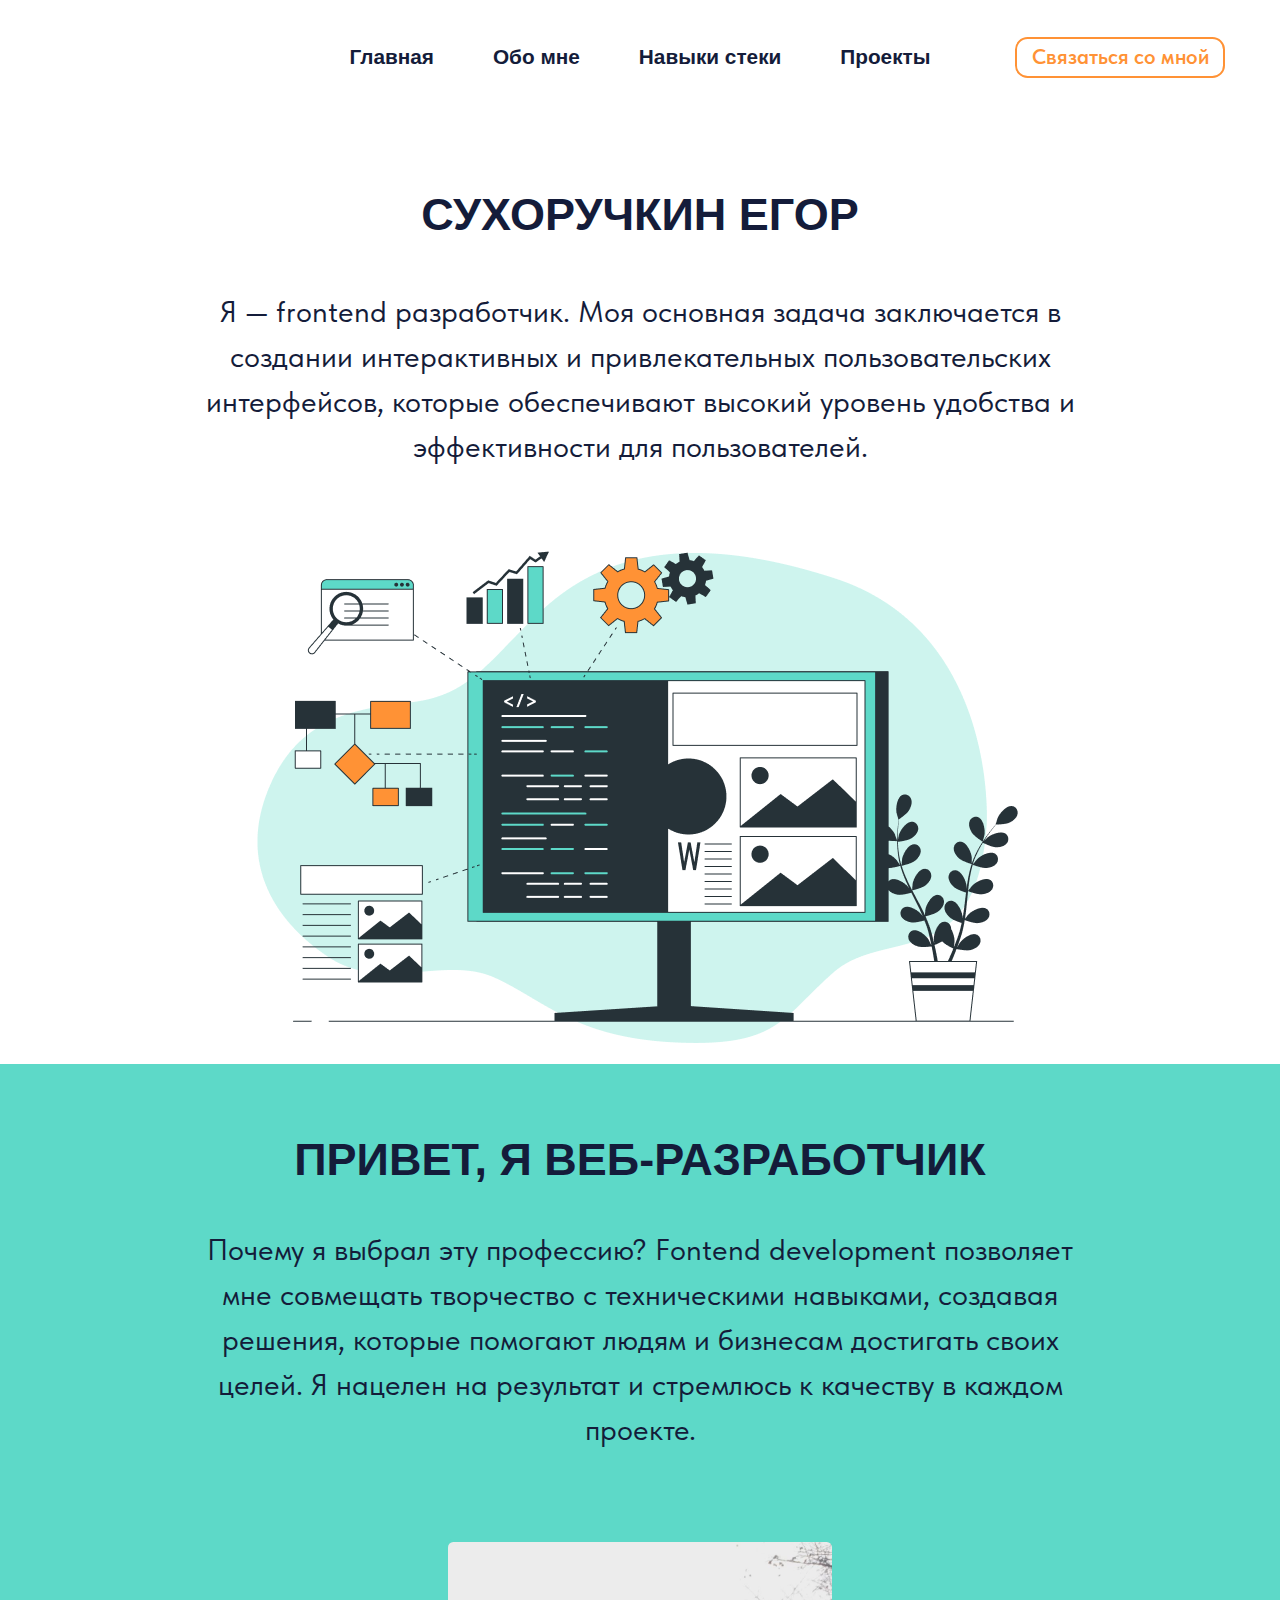
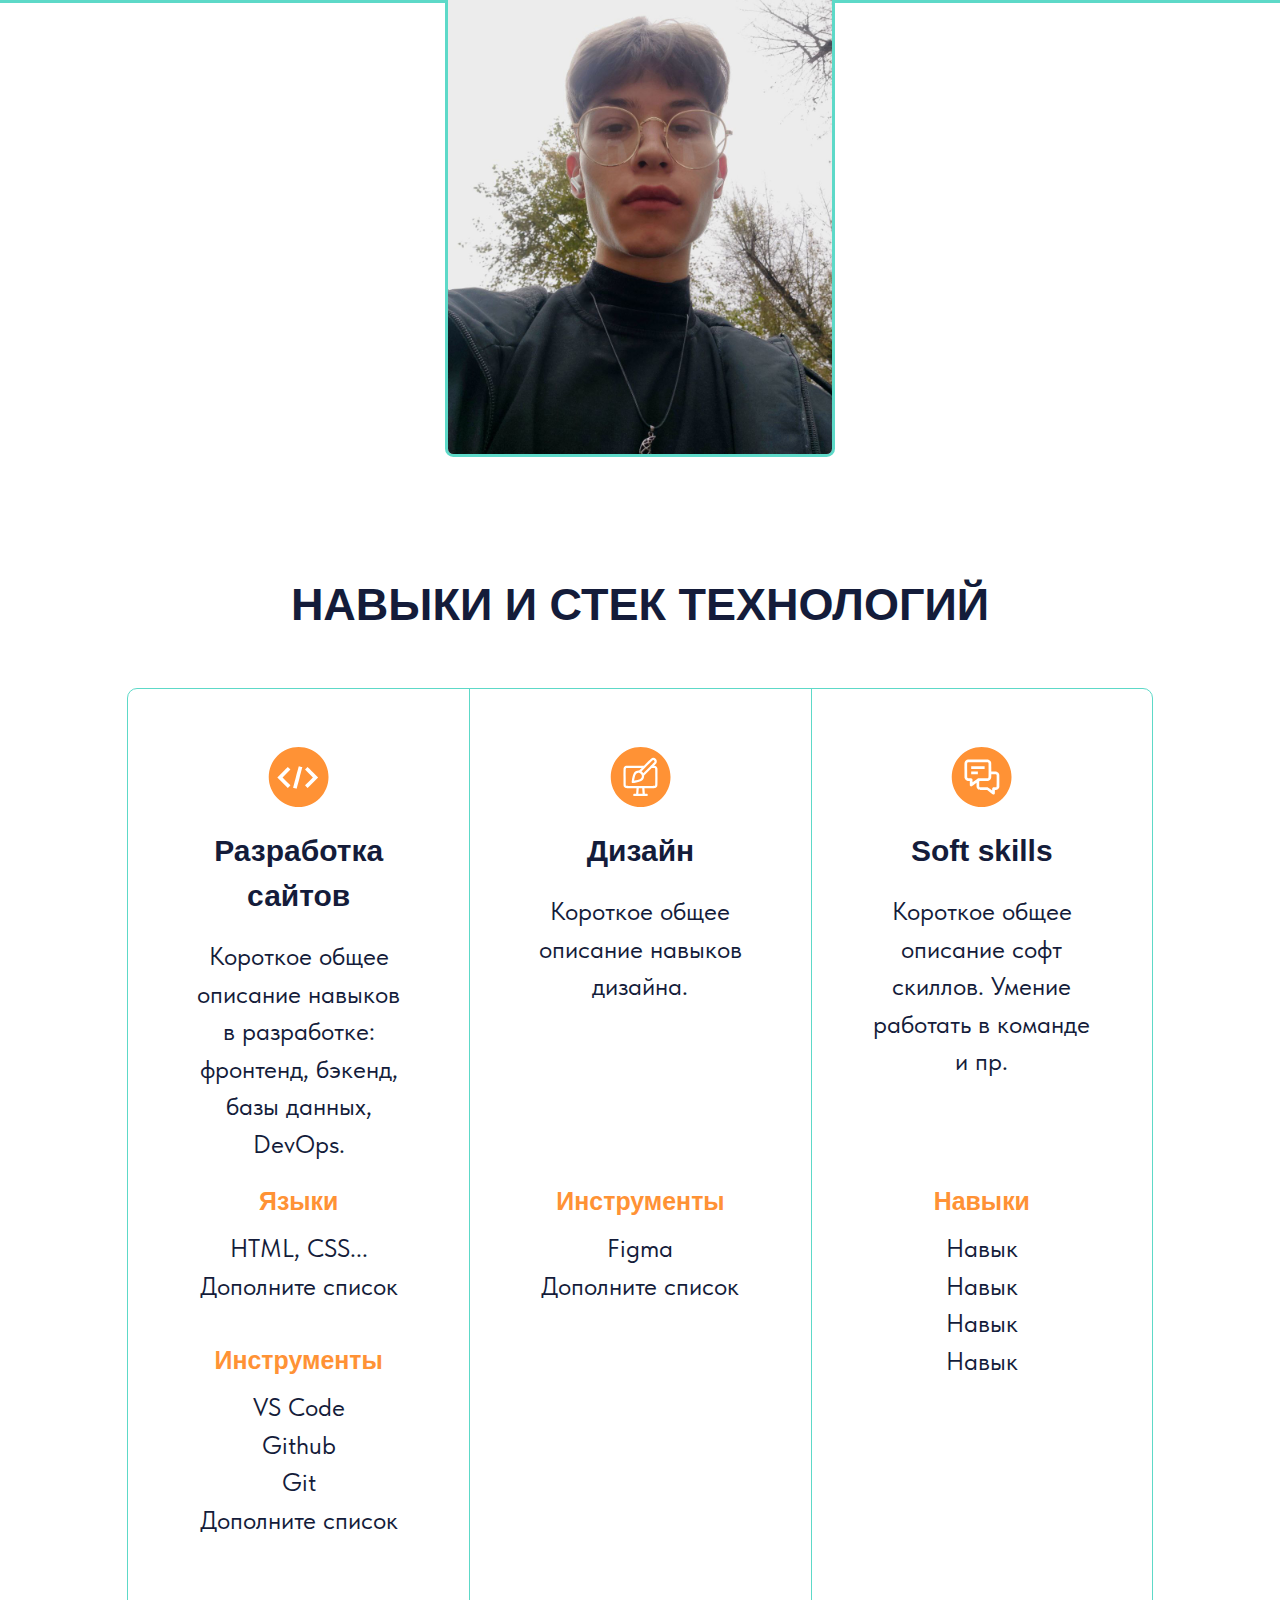
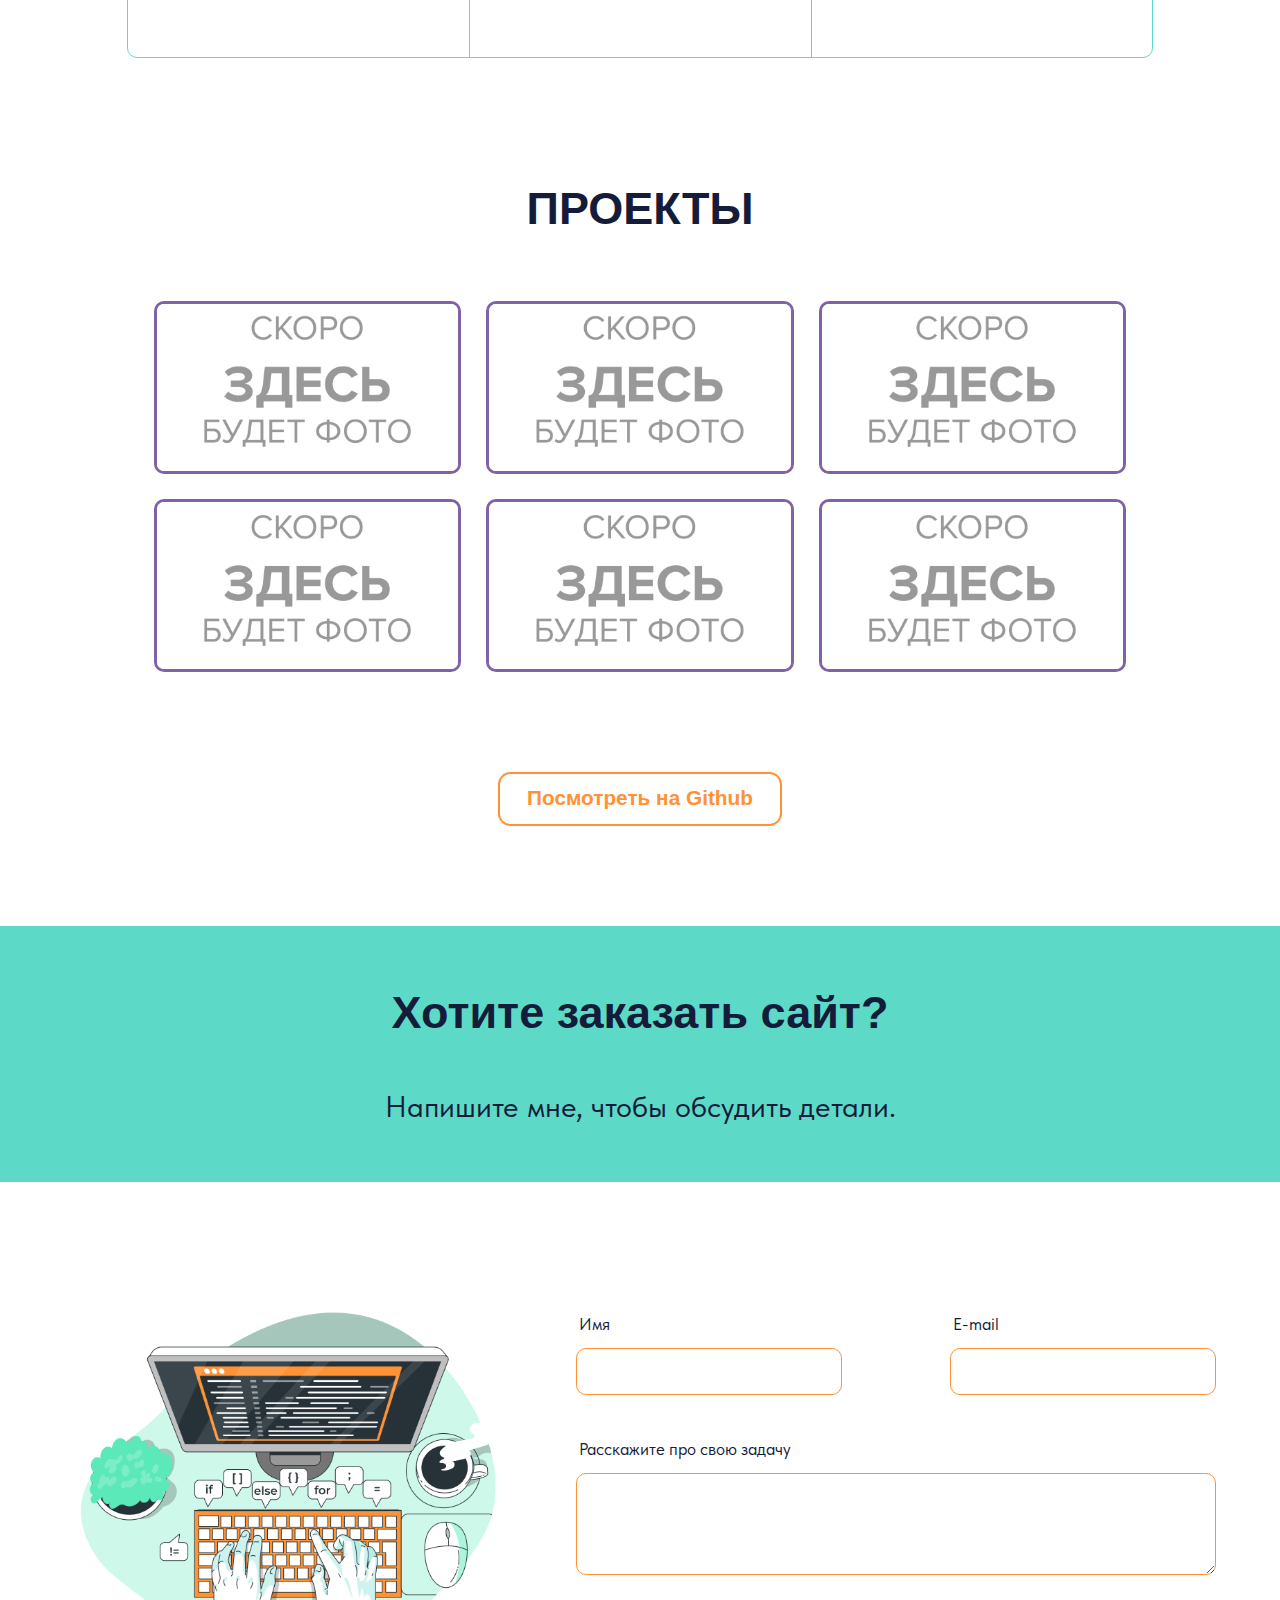
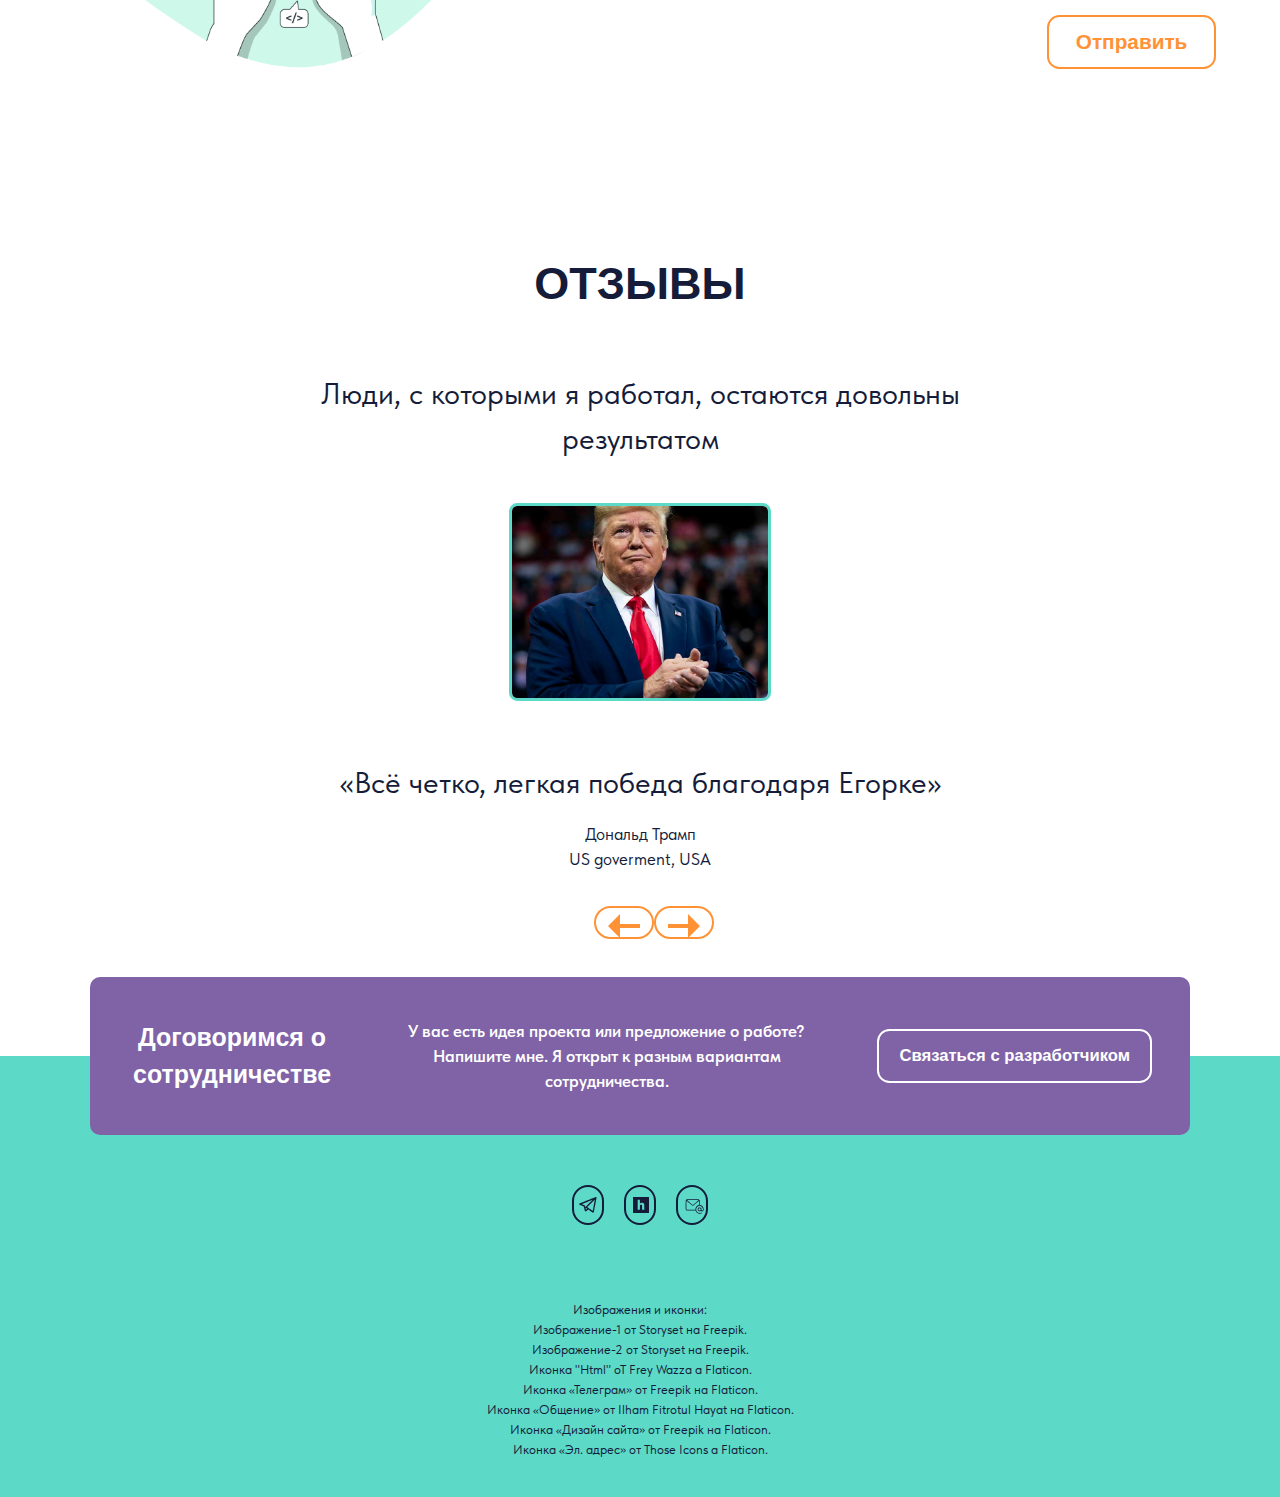
==== commit 92acaba2: "vh and vw, hover" ====
--- a/index.html
+++ b/index.html
@@ -59,7 +59,7 @@
                 </figure>       
             </section>
 
-            <section id="skills" class="container">
+            <section class="container" id="skills">
                 <h1 class="big-header color-black">
                     Навыки и стек технологий
                 </h1>
@@ -197,35 +197,71 @@
             <section class="container" id="projects">
                 <h1 class="big-header color-black">ПРОЕКТЫ</h1>
                 <div class="projects-display">
-                    <figure class="projects-card">
-                        <a href="">
-                            <img src="/assets/images/project.jpg">
-                        </a>
-                    </figure>
-                    <figure class="projects-card">
-                        <a href="">
-                            <img src="/assets/images/project.jpg">
-                        </a>
-                    </figure>
-                    <figure class="projects-card">
-                        <a href="">
-                            <img src="/assets/images/project.jpg">
-                        </a>
-                    </figure>
-                    <figure class="projects-card">
-                        <a href="">
-                            <img src="/assets/images/project.jpg">
-                        </a>
-                    </figure>
-                    <figure class="projects-card">
-                        <a href="">
-                            <img src="/assets/images/project.jpg">
-                        </a>
-                    </figure>
-                    <figure class="projects-card">
-                        <a href="">
-                            <img src="/assets/images/project.jpg">
-                        </a>
+                    <figure class="projects-card">                
+                        <img src="/assets/images/project.jpg">
+                        <div class="projects-card-text">
+                            <span>Скоро тут будет описание</span>
+                            <a href="">
+                                <div class="projects-card-text-button">
+                                    <span>Посмотреть сайт</span>
+                                </div>  
+                            </a>                        
+                        </div> 
+                    </figure>
+                    <figure class="projects-card">                
+                        <img src="/assets/images/project.jpg">
+                        <div class="projects-card-text">
+                            <span>Скоро тут будет описание</span>
+                            <a href="">
+                                <div class="projects-card-text-button">
+                                    <span>Посмотреть сайт</span>
+                                </div>  
+                            </a>                        
+                        </div> 
+                    </figure>
+                    <figure class="projects-card">                
+                        <img src="/assets/images/project.jpg">
+                        <div class="projects-card-text">
+                            <span>Скоро тут будет описание</span>
+                            <a href="">
+                                <div class="projects-card-text-button">
+                                    <span>Посмотреть сайт</span>
+                                </div>  
+                            </a>                        
+                        </div> 
+                    </figure>
+                    <figure class="projects-card">                
+                        <img src="/assets/images/project.jpg">
+                        <div class="projects-card-text">
+                            <span>Скоро тут будет описание</span>
+                            <a href="">
+                                <div class="projects-card-text-button">
+                                    <span>Посмотреть сайт</span>
+                                </div>  
+                            </a>                        
+                        </div> 
+                    </figure>
+                    <figure class="projects-card">                
+                        <img src="/assets/images/project.jpg">
+                        <div class="projects-card-text">
+                            <span>Скоро тут будет описание</span>
+                            <a href="">
+                                <div class="projects-card-text-button">
+                                    <span>Посмотреть сайт</span>
+                                </div>  
+                            </a>                        
+                        </div> 
+                    </figure>
+                    <figure class="projects-card">                
+                        <img src="/assets/images/project.jpg">
+                        <div class="projects-card-text">
+                            <span>Скоро тут будет описание</span>
+                            <a href="">
+                                <div class="projects-card-text-button">
+                                    <span>Посмотреть сайт</span>
+                                </div>  
+                            </a>                        
+                        </div> 
                     </figure>
                 </div> 
                 <a class="projects-button color-orange" href="https://github.com/lerofanTastic">
--- a/styles/about.css
+++ b/styles/about.css
@@ -6,11 +6,11 @@
     display: flex;
     flex-direction: column;
     align-items: center;
-    padding: 75px 0 0 0;
+    padding: 6.94vh 0 0 0;
   }
   .about-desc {
     width: 70%;
-    margin: 40px 0 182px 0;
+    margin: 3.7vh 0 16.85vh 0;
     padding: 0;
   }
   .about-photo {
@@ -28,10 +28,10 @@
      * margin в таком случае тоже должен быть динамичным.
      * Задаем margin так, чтобы изображение заезжало на элемент выше 
      * примерно на 1/4 своей высоты. */
-    margin: -5vw 0 76px 0;
+    margin: -5vw 0 7.07vh 0;
     padding: 0;
     border: 3px solid #5dd9c8;
-    border-radius: 10px;
+    border-radius: 0.92vh;
     /* Рамка картинки border и скругление углов указываются на контейнере для картинки,
      * а не на самой картинке. 
      * Поэтому нужно скрыть края картинки, которые могут 
--- a/styles/commons.css
+++ b/styles/commons.css
@@ -19,12 +19,12 @@
     padding: 0;
     margin: 0;
     font-family: "TildaSans", sans-serif;
-    font-size: 54px;
+    font-size: 5vh;
     font-weight: 700;
     /* Рассчитываем ширину строки так: высота шрифта умножить на 1.5. 
      * Это один из стандартных способов рассчитать правильную
      * высоту строки. */
-    line-height: 81px;
+    line-height: 7.5vh;
     text-align: center;
     /* Все заголовки разделов страницы написаны заглавными буквами.
      * Настраиваем такое отображение через свойство text-transform.
@@ -35,9 +35,9 @@
   /* Задаем стили шрифта для всех описаний в разделах сайта. */
   .desc-font {
     font-family: "TildaSans", sans-serif;
-    font-size: 36px;
+    font-size: 3.33vh;
     font-weight: 400;
-    line-height: 54px;
+    line-height: 5vh;
     text-align: center;
   }
   
--- a/styles/contacts.css
+++ b/styles/contacts.css
@@ -3,10 +3,10 @@
 *********************************/
 #form .big-header {
     text-transform: none;
-    margin-bottom: 45px;
+    margin-bottom: 4.16vh;
   }
   .form-details {
-    padding: 64px 0;
+    padding: 5.92vh 0;
   }
   .form-details-text {
     padding: 0;
@@ -24,7 +24,7 @@
   }
   .form-container {
     width: 100%;
-    padding: 100px 0;
+    padding: 9.26vh 0;
     box-sizing: border-box;
     display: flex;
     flex-direction: row;
@@ -58,40 +58,40 @@
     justify-content: center;
   }
   .form-label {
-    margin: 0 0 10px 4px;
+    margin: 0 0 0.92vh 0.2vw;
     padding: 0;
     font-family: "TildaSans", sans-serif;
-    font-size: 20px;
+    font-size: 1.85vh;
     font-weight: 400;
-    line-height: 36px;
+    line-height: 3.33vh;
     text-align: center;
   }
   /* Задаем стили для полей формы input и textarea. */
   .form-input {
     margin: 0;
     font-family: "TildaSans", sans-serif;
-    font-size: 36px;
+    font-size: 3.33vh;
     font-weight: 400;
-    line-height: 54px;
+    line-height: 5vh;
     border: 1px solid #FF9235;
-    border-radius: 12px;
+    border-radius: 1.11vh;
   }
   /* Уточненяем стили для полей input, которые
   * находятся в контейнере с классом form-sender-data. */
   .form-sender-data .form-input {
-    min-width: 150px;
+    min-width: 7.81vw;
     max-width: 20vw;
-    padding: 0 6px;
+    padding: 0 0.31vw;
   }
   /* Используем псевдокласс first-child, чтобы добавить
   * отступ между полями ввода.
   * Поскольку их всего 2, задаем отступ первому элементу
   * в родительском контейнере. */
   .form-sender-data .form-field:first-child {
-    padding-right: 10px;
+    padding-right: 0.52vw;
   }
   .form-text-body {
-    margin: 48px 0 0 0;
+    margin: 4.44vh 0 0 0;
     padding: 0;
     width: 100%;
     height: 100%;
@@ -103,10 +103,10 @@
     width: 100%;
     height: 100%;
     box-sizing: border-box;
-    padding: 6px;
+    padding: 0.55vh;
   }
   .form-submit {
-    margin: 48px 0 0 0;
+    margin: 4.44vh 0 0 0;
     padding: 0;
     width: 100%;
     border: none;
@@ -116,11 +116,12 @@
     justify-content: flex-end;
   }
   .form-button {
-    padding: 15px 40px;
+    padding: 1.39vh 2.08vw;
     margin: 0;
     background-color: #ffffff;
     border: 2px solid #ff9235;
-    border-radius: 15px;
+    border-radius: 1.39vh;
+    transition: all 200ms 0ms;
   }
   .form-button:hover {
     background-color: #ff9235;
@@ -128,9 +129,9 @@
   }
   .form-button-text {
     font-family: "TildaSans", sans-serif;
-    font-size: 25px;
+    font-size: 2.31vh;
     font-weight: 700;
-    line-height: 30px;
+    line-height: 2.77vh;
     text-align: center;
     /* Про inherit для наследования цвета 
      * при hover и комбинировании классов см. выше. */
--- a/styles/deal.css
+++ b/styles/deal.css
@@ -4,13 +4,13 @@
 .letstalk-box {
     /* Задаем отрицательный margin, чтобы создать наложение на предыдущую секцию. */
     margin: 0;
-    padding: 12px 3vw;
+    padding: 1.11vh 3vw;
     background-color: #8063a6;
-    border-radius: 12px;
+    border-radius: 1.11vh;
     width: 80%;
     /* Задаем фиксированную высоту, чтобы было проще настроить
      * наложение секции на следующую. */
-    height: 166px;
+    height: 15.37vh;
     /* Используем flex, чтобы отступы по краям и между элементами были одинаковыми. */
     display: flex;
     flex-direction: row;
@@ -21,9 +21,9 @@
     margin: auto 0;
     color: #ffffff;
     font-family: "TildaSans", sans-serif;
-    font-size: 30px;
+    font-size: 2.77vh;
     font-weight: 700;
-    line-height: 45px;
+    line-height: 4.16vh;
     text-align: center;
   }
   .letstalk-text {
@@ -31,17 +31,18 @@
     padding: 0;
     color: #ffffff;
     font-family: "TildaSans", sans-serif;
-    font-size: 20px;
+    font-size: 1.85vh;
     font-weight: 600;
-    line-height: 30px;
+    line-height: 2.77vh;
     text-align: center;
   }
   .letstalk-button {
     margin: 0;
-    padding: 15px 30px;
+    padding: 1.38vh 1.56vw;
     border: 2px solid #ffffff;
-    border-radius: 15px;
+    border-radius: 1.39vh;
     color: #ffffff;
+    transition: all 200ms 0ms;
   }
   .letstalk-button:hover {
     background-color: #ffffff;
@@ -49,9 +50,9 @@
   }
   .letstalk-button-text {
     font-family: "TildaSans", sans-serif;
-    font-size: 20px;
+    font-size: 1.85vh;
     font-weight: 700;
-    line-height: 30px;
+    line-height: 2.77vh;
     text-align: center;
     /* Отключаем перенос, чтобы flexbox не переносил текст в кнопке. 
      * Все элементы состоят из текста, который можно перенести, 
--- a/styles/fonts.css
+++ b/styles/fonts.css
@@ -5,41 +5,41 @@
     font-family: TildaSans;
     font-style: normal;
     font-weight: 300;
-    src: url("../Portfolio//fonts/TildaSans/TildaSans-Light.ttf");
+    src: url("/assets/fonts/Tilda Sans/TildaSans-Light.ttf");
   }
   @font-face {
     font-family: TildaSans;
     font-style: normal;
     font-weight: 400;
-    src: url("../Portfolio//fonts/TildaSans/TildaSans-Regular.ttf");
+    src: url("/assets/fonts/Tilda Sans/TildaSans-Regular.ttf");
   }
   @font-face {
     font-family: TildaSans;
     font-style: normal;
     font-weight: 500;
-    src: url("../Portfolio//fonts/TildaSans/TildaSans-Medium.ttf");
+    src: url("/assets/fonts/Tilda Sans/TildaSans-Medium.ttf");
   }
   @font-face {
     font-family: TildaSans;
     font-style: normal;
     font-weight: 600;
-    src: url("../Portfolio//fonts/TildaSans/TildaSans-Semibold.ttf");
+    src: url("/assets/fonts/Tilda Sans/TildaSans-Semibold.ttf");
   }
   @font-face {
     font-family: TildaSans;
     font-style: normal;
     font-weight: 700;
-    src: url("../Portfolio//fonts/TildaSans/TildaSans-Bold.ttf");
+    src: url("/assets/fonts/TildaSans/TildaSans-Bold.ttf");
   }
   @font-face {
     font-family: TildaSans;
     font-style: normal;
     font-weight: 800;
-    src: url("../Portfolio//fonts/TildaSans/TildaSans-ExtraBold.ttf");
+    src: url("/assets/fonts/TildaSans/TildaSans-ExtraBold.ttf");
   }
   @font-face {
     font-family: TildaSans;
     font-style: normal;
     font-weight: 900;
-    src: url("../Portfolio//fonts/TildaSans/TildaSans-Black.ttf");
+    src: url("/assets/fonts/TildaSans/TildaSans-Black.ttf");
   }--- a/styles/footer.css
+++ b/styles/footer.css
@@ -6,8 +6,8 @@
      * фиксированного отрицательного margin сверху.
      * Для этого же добавляем положительный padding сверху такого же размера.
      * Размер наложения — 1/2 высоты фиолетовой секции. */
-    margin: -95px 0 0 0;
-    padding: 95px 0 0 0;
+    margin: -8.8vh 0 0 0;
+    padding: 8.8vh 0 0 0;
     background-color: #5dd9c8;
     display: flex;
     flex-direction: column;
@@ -15,19 +15,20 @@
     align-items: center;
   }
   .footer-socials {
-    margin: 60px 0;
+    margin: 5.55vh 0;
     padding: 0;
     display: flex;
     flex-direction: row;
   }
   .footer-social-container {
-    height: 48px;
-    width: 48px;
+    height: 4.44vh;
+    width: 2.5vw;
     box-sizing: border-box;
-    margin: 0 15px;
-    padding: 4px;
+    margin: 0 0.78vw;
+    padding: 0.37vh;
     border: 2px solid #141c3a;
-    border-radius: 48px;
+    border-radius: 4.44vh;
+    transition: all 200ms 0ms;
   }
   .footer-social-container:hover {
     background-color: #8063a6;
@@ -36,8 +37,8 @@
   /* Задаем стили сразу двум иконкам разных цветов. 
   * Подробнее см. HTML-файл. */
   .footer-social-icon {
-    height: 36px;
-    width: 36px;
+    height: 3.33vh;
+    width: 1.87vw;
     object-fit: contain;
     margin: 0;
     padding: 0;
@@ -52,12 +53,12 @@
     display: block;
   }
   .footer-links {
-    margin: 30px 0 45px 0;
+    margin: 2.77vh 0 4.16vh 0;
     padding: 0;
     font-family: "TildaSans", sans-serif;
-    font-size: 16px;
+    font-size: 1.48vh;
     font-weight: 400;
-    line-height: 24px;
+    line-height: 2.22vh;
     text-align: center;
     display: flex;
     flex-direction: column;
--- a/styles/main.css
+++ b/styles/main.css
@@ -2,11 +2,11 @@
 * Стили классов секции «Главная» *
 **********************************/
 #main {
-    padding: 80px 0 0 0;
+    padding: 7.4vh 0 0 0;
   }
   .main-desc {
     width: 70%;
-    margin: 48px 0 0 0;
+    margin: 4.44vh 0 0 0;
     padding: 0;
   }
   .main-pic {
@@ -28,6 +28,6 @@
      * Позволяет задавать высоту в процентах
      * от ширины и наоборот. */
     max-width: 80vw;
-    margin: 66px 0 0 0;
+    margin: 6.1vh 0 0 0;
     padding: 0;
   }--- a/styles/navigation.css
+++ b/styles/navigation.css
@@ -26,7 +26,7 @@
     /* Делим навбар на три части: пустой отступ 25%,
      * сама навигация 50% и контейнер для кнопки — 25%. */
     width: 50%;
-    margin: 45px 0 45px 25%;
+    margin: 4.7vh 0 4.7vh 25%;
     padding: 0;
     /* Задаем ссылкам отображение display: flex как для контейнера-родителя 
      * с кнопками навбара (элементами <li>). Это нужно для корректного выравнивания 
@@ -46,16 +46,21 @@
   /* Задаем стили для ссылок в навигации. */
   .nav-button {
     font-family: "TildaSans", sans-serif;
-    font-size: 25px;
+    font-size: 2.31vh;
     font-weight: 700;
-    line-height: 36px;
+    line-height: 3.33vh;
+    transition: color 200ms 0ms;
+  }
+  .nav-button:hover{
+    color: lightgray;
   }
   /* Задаем стили для кнопки связаться в навбаре. */
   .contact-button {
     border: 2px solid #ff9235;
-    padding: 9px 22px;
-    border-radius: 15px;
+    padding: 0.83vh 1.15vw;
+    border-radius: 1.4vh;
     margin: 0;
+    transition: all 200ms 0ms;
     /* Не задаем здесь свойство color здесь, так как 
      * цвет задается классом color-orange */
   }
@@ -69,13 +74,14 @@
      * Поэтому при наведении курсора мыши на кнопку 
      * цвет текста color-orange будет меняться на белый. */
     color: #ffffff;
+    
   }
   /* Задаем стили для текста внутри кнопки связаться */
   .contact-button-text {
     font-family: "TildaSans", sans-serif;
-    font-size: 25px;
+    font-size: 2.31vh;
     font-weight: 600;
-    line-height: 27px;
+    line-height: 2.5vh;
     /* Задаем цвет текста через наследование 
      * из родительского элемента contact-button. 
      * Цвет у contact-button задается через общий класс
--- a/styles/projects.css
+++ b/styles/projects.css
@@ -2,7 +2,7 @@
 * Стили классов секции «Проекты» *
 **********************************/
 #projects .big-header {
-    margin: 70px 0;
+    margin: 6.48vh 0;
   }
   .projects-display {
     width: 80%;
@@ -28,23 +28,74 @@
      * работал корректно. */
     box-sizing: border-box;
     border: 3px solid #8063a6;
-    border-radius: 12px;
+    border-radius: 1.11vh;
     /* Про overflow: hidden 
      * для скругления углов см. выше. */
     overflow: hidden;
+    position: relative;
+    transition: all 300ms 0ms;
   }
-  .projects-card img {
+  .projects-card:hover{
+    transform: scale(1.1);
+    box-shadow: 10px 5px 5px gray;
+  }
+  .projects-card img{
     width: 100%;
     height: 100%;
+    
     /* Про object-fit: cover 
      * для скругления углов см. выше. */
     object-fit: cover;
   }
+
+  .projects-card-text{
+    display: flex;
+    flex-direction: column;
+    top: 50%;
+    left: 50%;
+    transform: translate(-50%, -50%);
+    padding: 100%;
+    position: absolute;
+    text-align: center;
+    color: #fff;
+    background-color: #8063A6;
+    opacity: 0;
+    transition: opacity 300ms 0ms;
+  }
+  .projects-card-text:hover{
+    opacity: 1;
+  }
+  .projects-card-text-button{
+    padding: 1vh 2vw;
+    margin: 1.85vh auto;
+    border: 2px solid white;
+    border-radius: 1.39vh;
+    transition: all 200ms 0ms;
+  }
+  .projects-card-text-button:hover{
+    background-color: #fff;
+    color: #8063A6;
+    
+  }
+  .projects-card-text>span{
+    font-family: 'TildaSans';
+    font-size: 2.3vh;
+    font-weight: 400;
+    line-height: 2.7vh;
+  }
+  .projects-card-text-button>span{
+    font-family: 'TildaSans';
+    font-size: 2.3vh;
+    font-weight: 600;
+    line-height: 2.5vh;
+  }
+  
   .projects-button {
-    padding: 15px 40px;
+    padding: 1.38vh 2.08vw;
     margin: 100px 0;
     border: 2px solid #ff9235;
-    border-radius: 15px;
+    border-radius: 1.39vh;
+    transition: all 200ms 0ms;
   }
   .projects-button:hover {
     background-color: #ff9235;
@@ -52,9 +103,9 @@
   }
   .projects-button-text {
     font-family: "TildaSans", sans-serif;
-    font-size: 25px;
+    font-size: 2.31vh;
     font-weight: 700;
-    line-height: 30px;
+    line-height: 2.77vh;
     text-align: center;
     /* Про наследования цвета при hover и комбинировании классов см. выше. */
     color: inherit;
--- a/styles/reviews.css
+++ b/styles/reviews.css
@@ -2,7 +2,7 @@
 * Стили классов секции «Отзывы» *
 *********************************/
 #reviews .big-header {
-    margin: 64px 0;
+    margin: 5.92vh 0;
   }
   .reviews-desc {
     margin: 0;
@@ -21,10 +21,10 @@
      * сторон картинки, подробнее см. выше. */
     width: 20vw;
     height: 15vw;
-    margin: 51px 0;
+    margin: 4.72vh 0;
     padding: 0;
     border: 3px solid #5dd9c8;
-    border-radius: 10px;
+    border-radius: 0.92vh;
     /* Про overflow: hidden для корректного
      * скругления углов см. выше. */
     overflow: hidden;
@@ -41,41 +41,42 @@
     padding: 0;
   }
   .reviews-text {
-    margin: 20px 0;
+    margin: 1.85vh 0;
     padding: 0;
     font-family: "TildaSans", sans-serif;
-    font-size: 36px;
+    font-size: 3.33vh;
     font-weight: 400;
-    line-height: 54px;
+    line-height: 5vh;
     text-align: center;
   }
   .reviews-info {
     margin: 0;
     padding: 0;
     font-family: "TildaSans", sans-serif;
-    font-size: 20px;
+    font-size: 1.85vh;
     font-weight: 400;
-    line-height: 30px;
+    line-height: 2.77vh;
     text-align: center;
   }
   .reviews-toggle {
-    margin: 41px 0 45px 0;
+    margin: 3.8vh 0 4.16vh 0;
     /* Задаем конкретный размер кнопок, так как они не меняются 
      * в зависимости от размера экрана. 
      * В ширину включаем размер двух кнопок и отступ между ними.
      * Задаем space-between, чтобы кнопки прижались к краям 
      * родительского контейнера и между ними появился отступ. */
-    width: 138px;
+    width: 7.18vw;
     display: flex;
     flex-direction: row;
     justify-content: space-between;
   }
   .reviews-toggle-button {
-    padding: 0 6px;
-    height: 40px;
+    padding: 0 0.31vw;
+    height: 3.7vh;
     border: 2px solid #ff9235;
-    border-radius: 20px;
+    border-radius: 1.85vh;
     background: #ffffff;
+    transition: all 200ms 0ms;
   }
   .reviews-toggle-button:hover {
     background-color: #ff9235;
--- a/styles/skills.css
+++ b/styles/skills.css
@@ -2,11 +2,11 @@
 * Стили классов секции "Навыки и стэк" *
 ****************************************/
 #skills .big-header {
-    margin: 60px 0;
+    margin: 5.5vh 0;
   }
   .skills-table {
     width: 80%;
-    border-radius: 12px;
+    border-radius: 1.11vh;
     border: 1px solid #5dd9c8;
     /* В этой секции используем grid, а не Flexbox.
      * Именно grid позволяет наиболее точно оформить
@@ -15,7 +15,7 @@
     display: grid;
     /* Задаем 3 колонки равной ширины. */
     grid-template-columns: 1fr 1fr 1fr;
-    margin-bottom: 70px;
+    margin-bottom: 6.48vh;
   }
   .skills-card {
     border-left: 1px solid #5dd9c8;
@@ -23,7 +23,7 @@
     display: grid;
     /* Задаем 2 строки равной высоты. */
     grid-template-rows: 1fr 1fr;
-    padding: 70px;
+    padding: 6.48vh;
   }
   .skills-card:first-child {
     /* Убираем левую границу у первого элемента. */
@@ -36,47 +36,47 @@
     justify-content: flex-start;
   }
   .skills-card-icon {
-    width: 72px;
-    height: 72px;
+    width: 6.66vw;
+    height: 6.66vh;
   }
   .skills-card-header {
     padding: 0;
-    margin: 25px 0;
+    margin: 2.31vh 0;
     font-family: "TildaSans", sans-serif;
-    font-size: 36px;
+    font-size: 3.33vh;
     font-weight: 700;
-    line-height: 54px;
+    line-height: 5vh;
     text-align: center;
   }
   .skills-card-text {
     font-family: "TildaSans", sans-serif;
-    font-size: 30px;
+    font-size: 2.77vh;
     font-weight: 400;
-    line-height: 45px;
+    line-height: 4.16vh;
     text-align: center;
     margin: 0;
-    padding: 0 0 12px 0px;
+    padding: 0 0 1.11vh 0px;
     width: 100%;
   }
   .skills-card-subheader {
     padding: 0;
-    margin: 12px 0;
+    margin: 1.11vh 0;
     font-family: "TildaSans", sans-serif;
-    font-size: 30px;
+    font-size: 2.77vh;
     font-weight: 700;
-    line-height: 45px;
+    line-height: 4.16vh;
     text-align: center;
   }
   .skills-card-list {
     /* Убираем маркеры у списка. */
     list-style: none;
     font-family: "TildaSans", sans-serif;
-    font-size: 30px;
+    font-size: 2.77vh;
     font-weight: 400;
-    line-height: 45px;
+    line-height: 4.16vh;
     text-align: center;
     margin: 0;
-    padding: 0 0 32px 0;
+    padding: 0 0 2.96vh 0;
     width: 100%;
   }
   .skills-card-list:last-child {
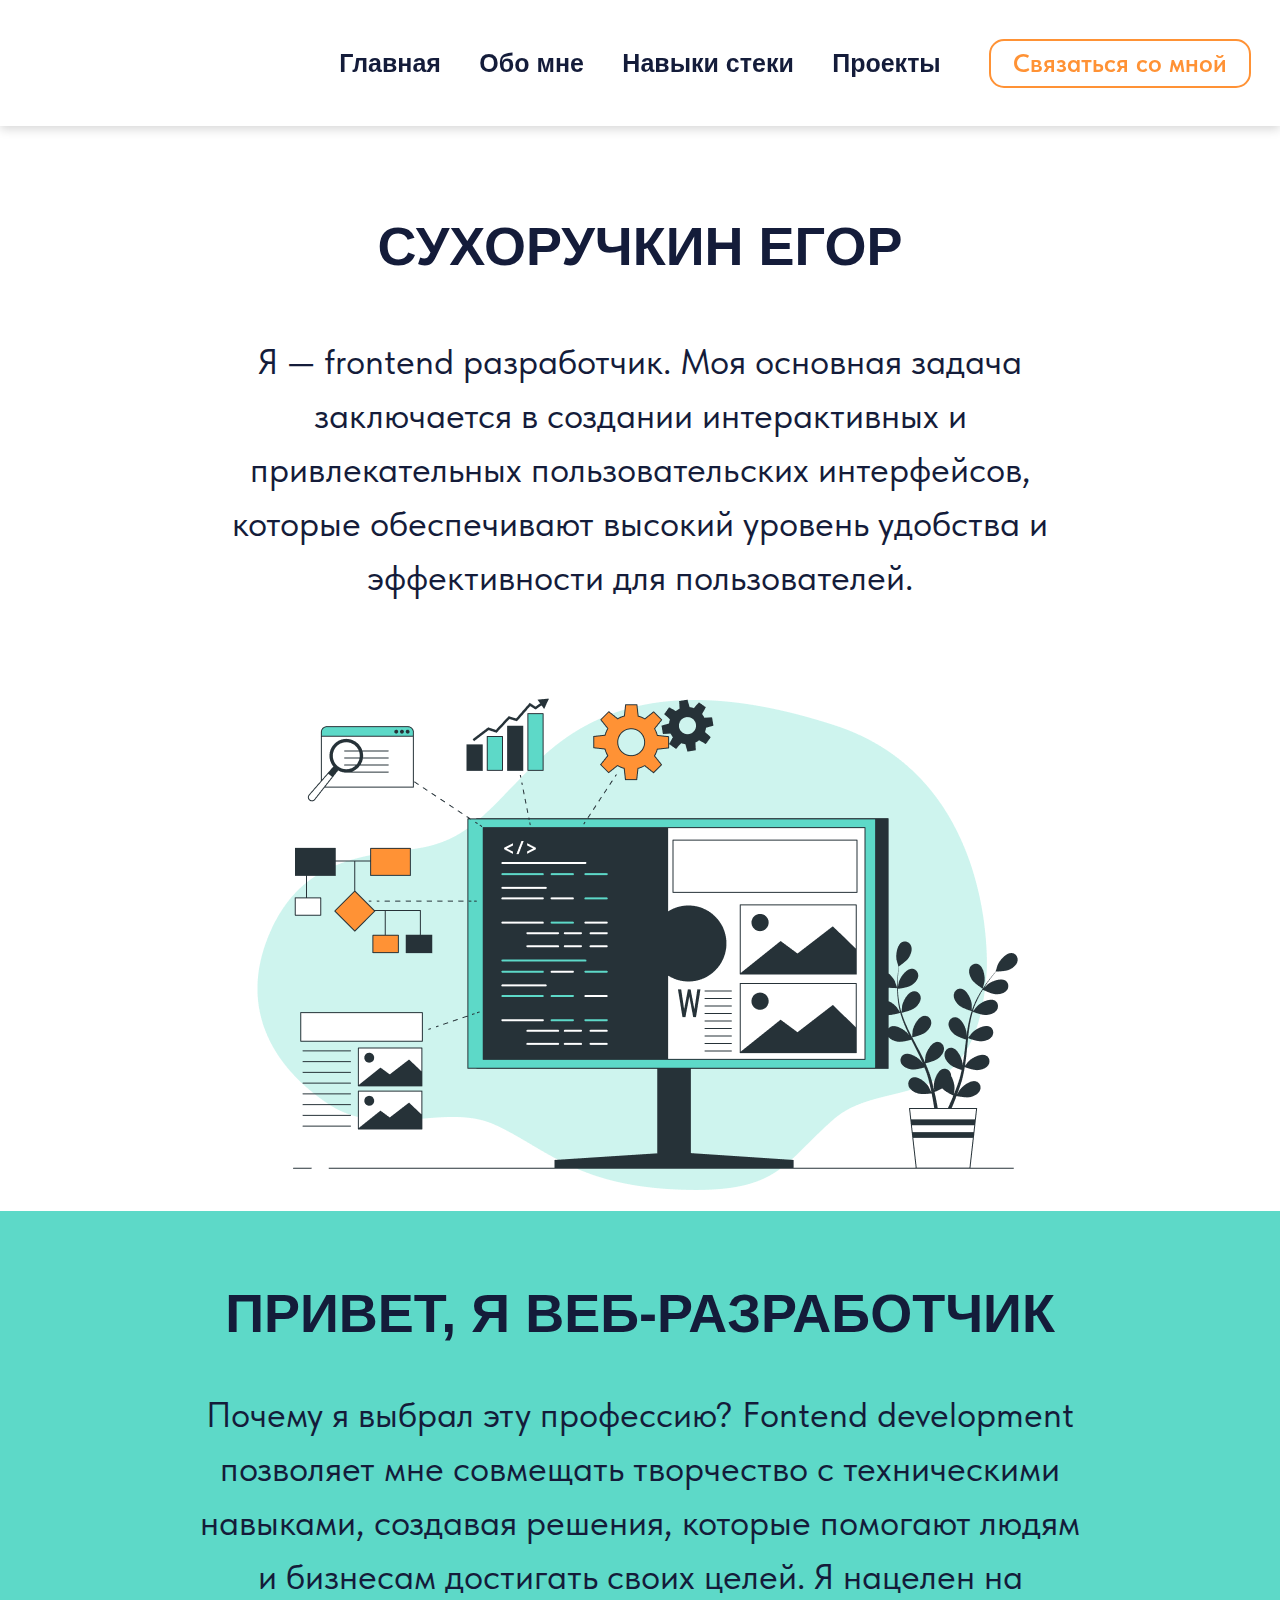
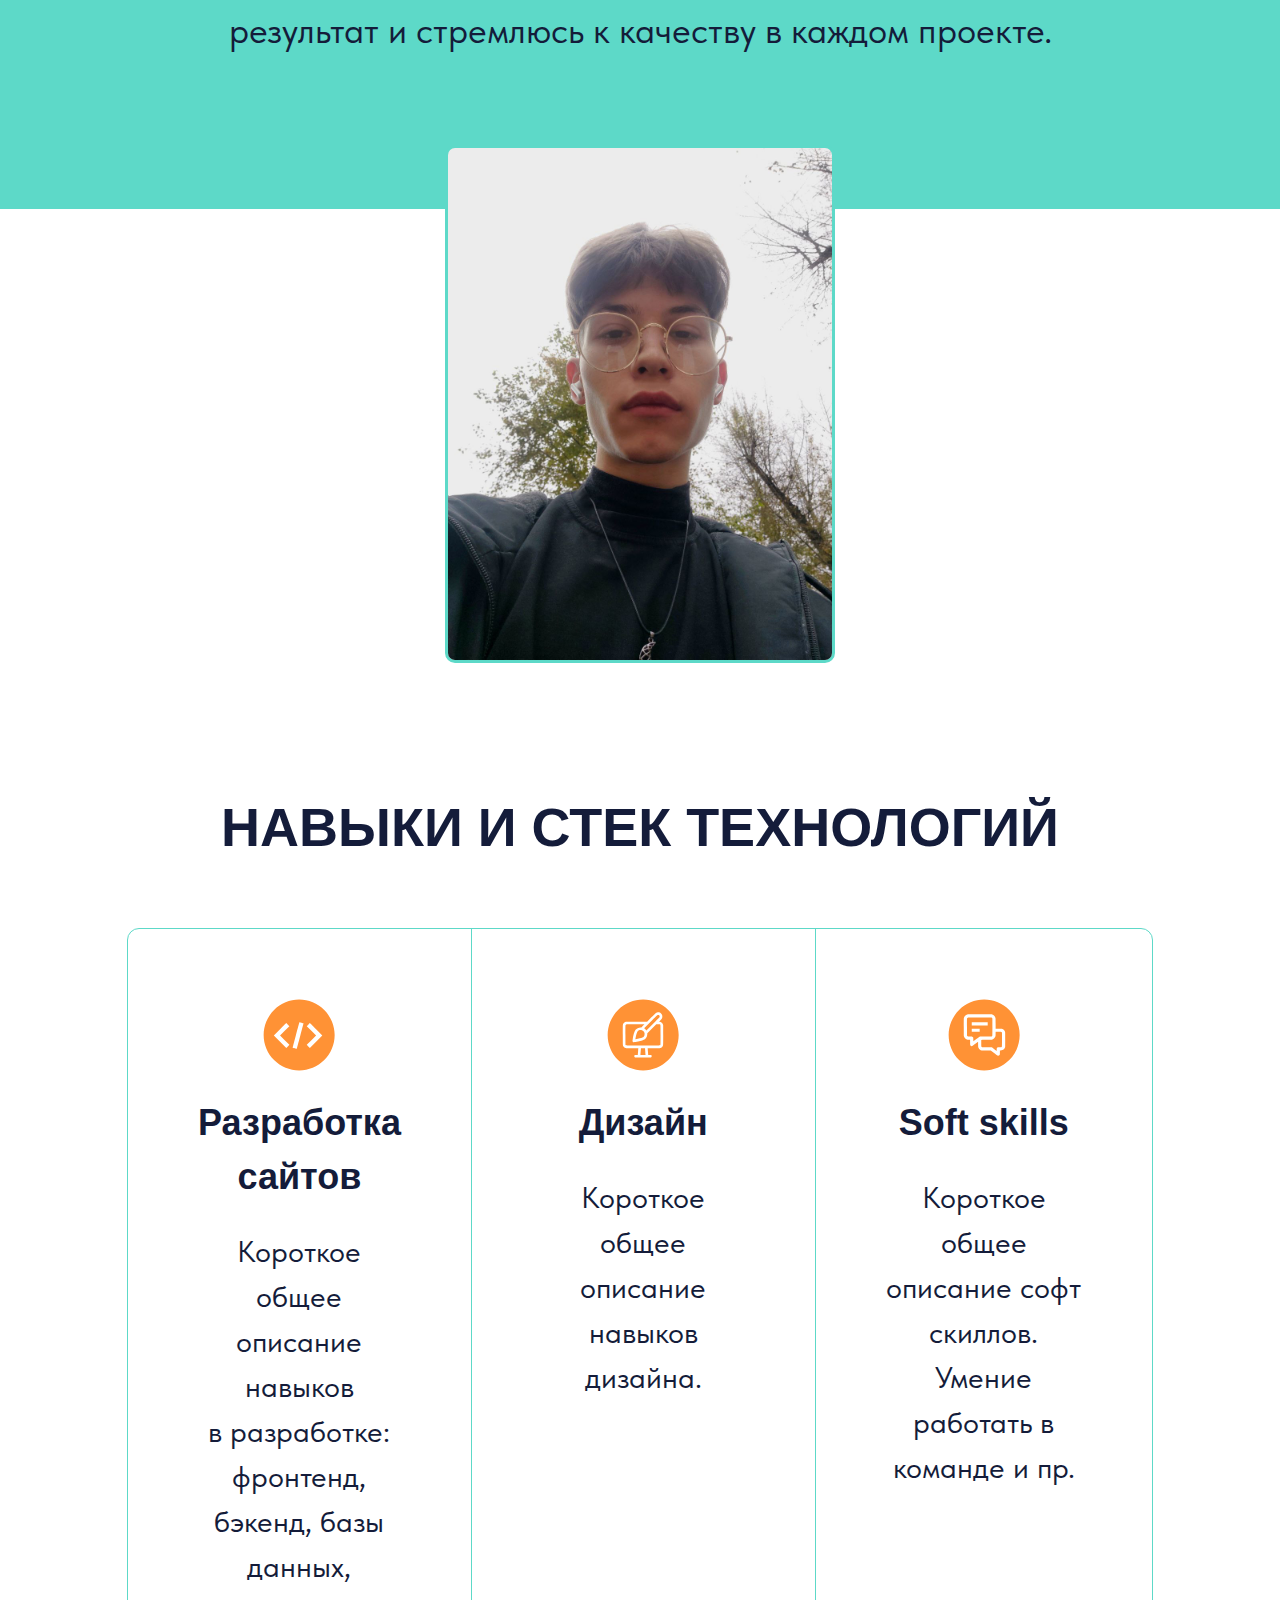
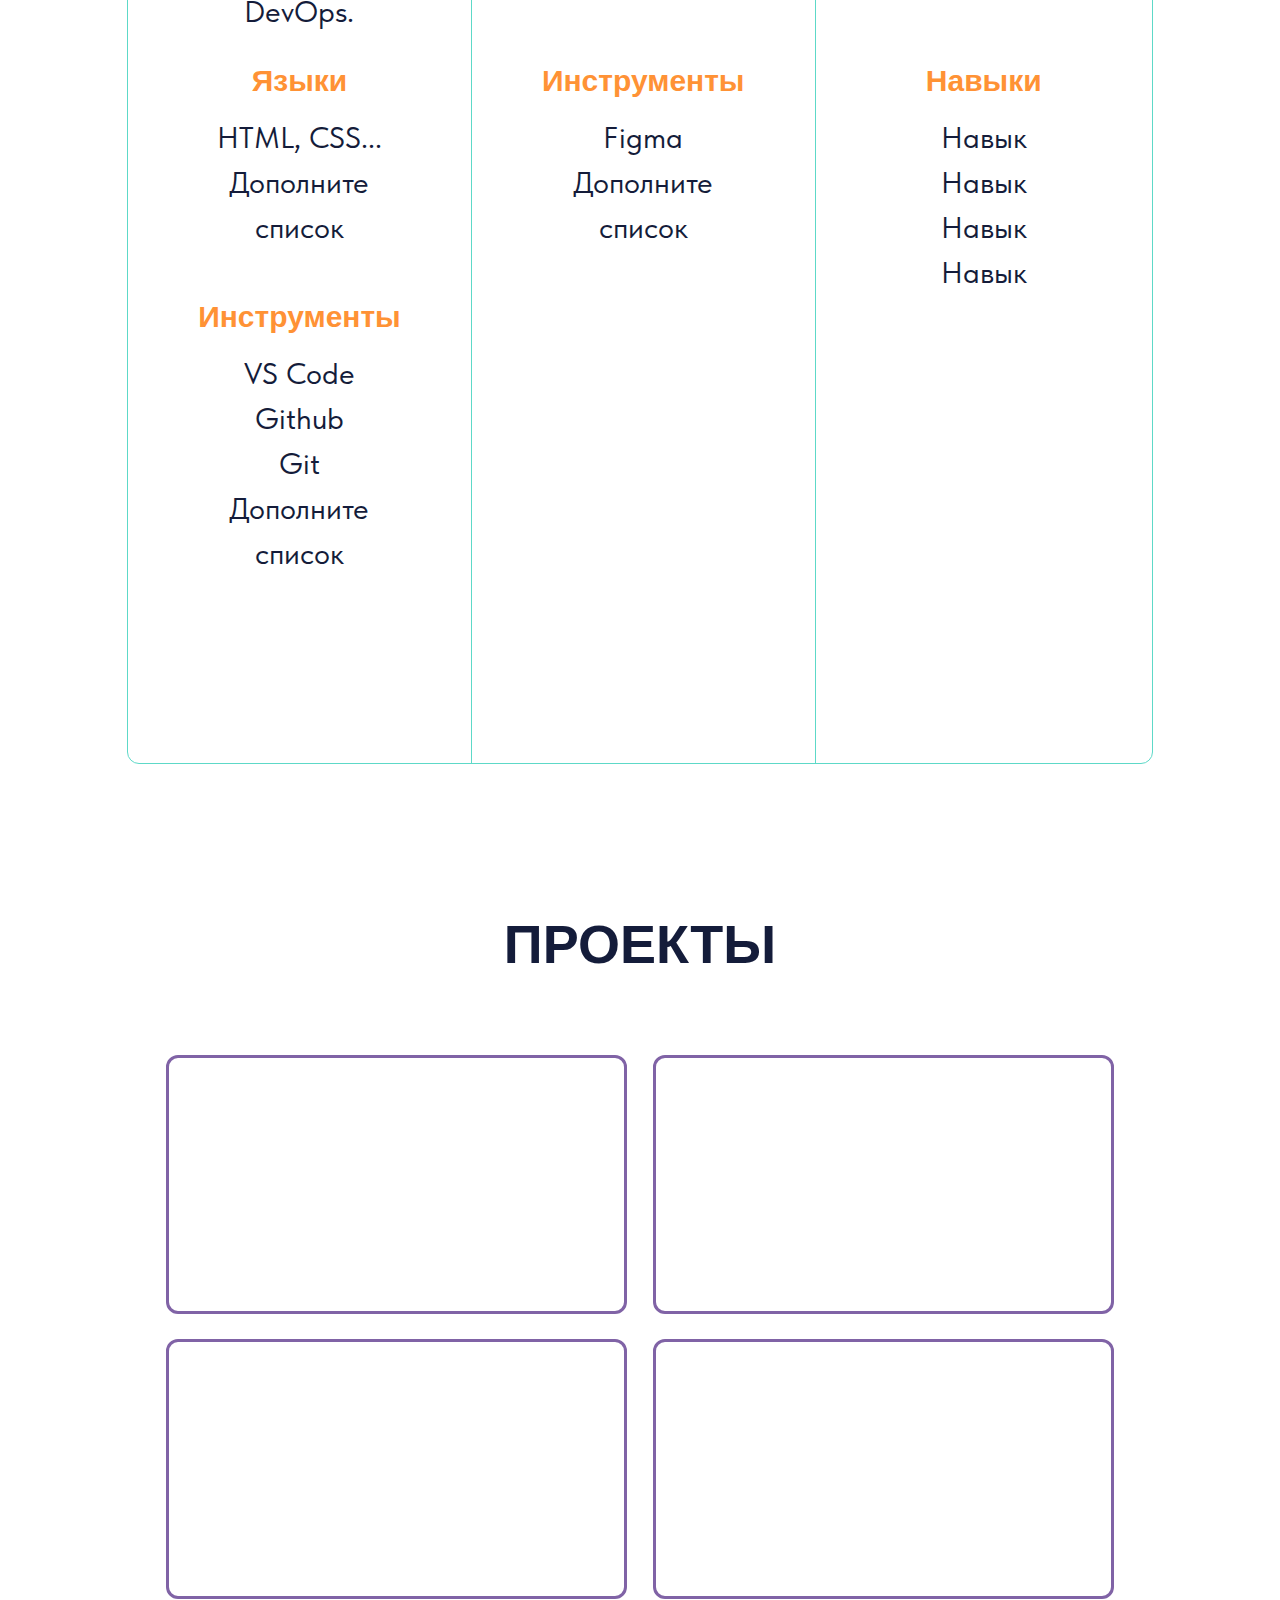
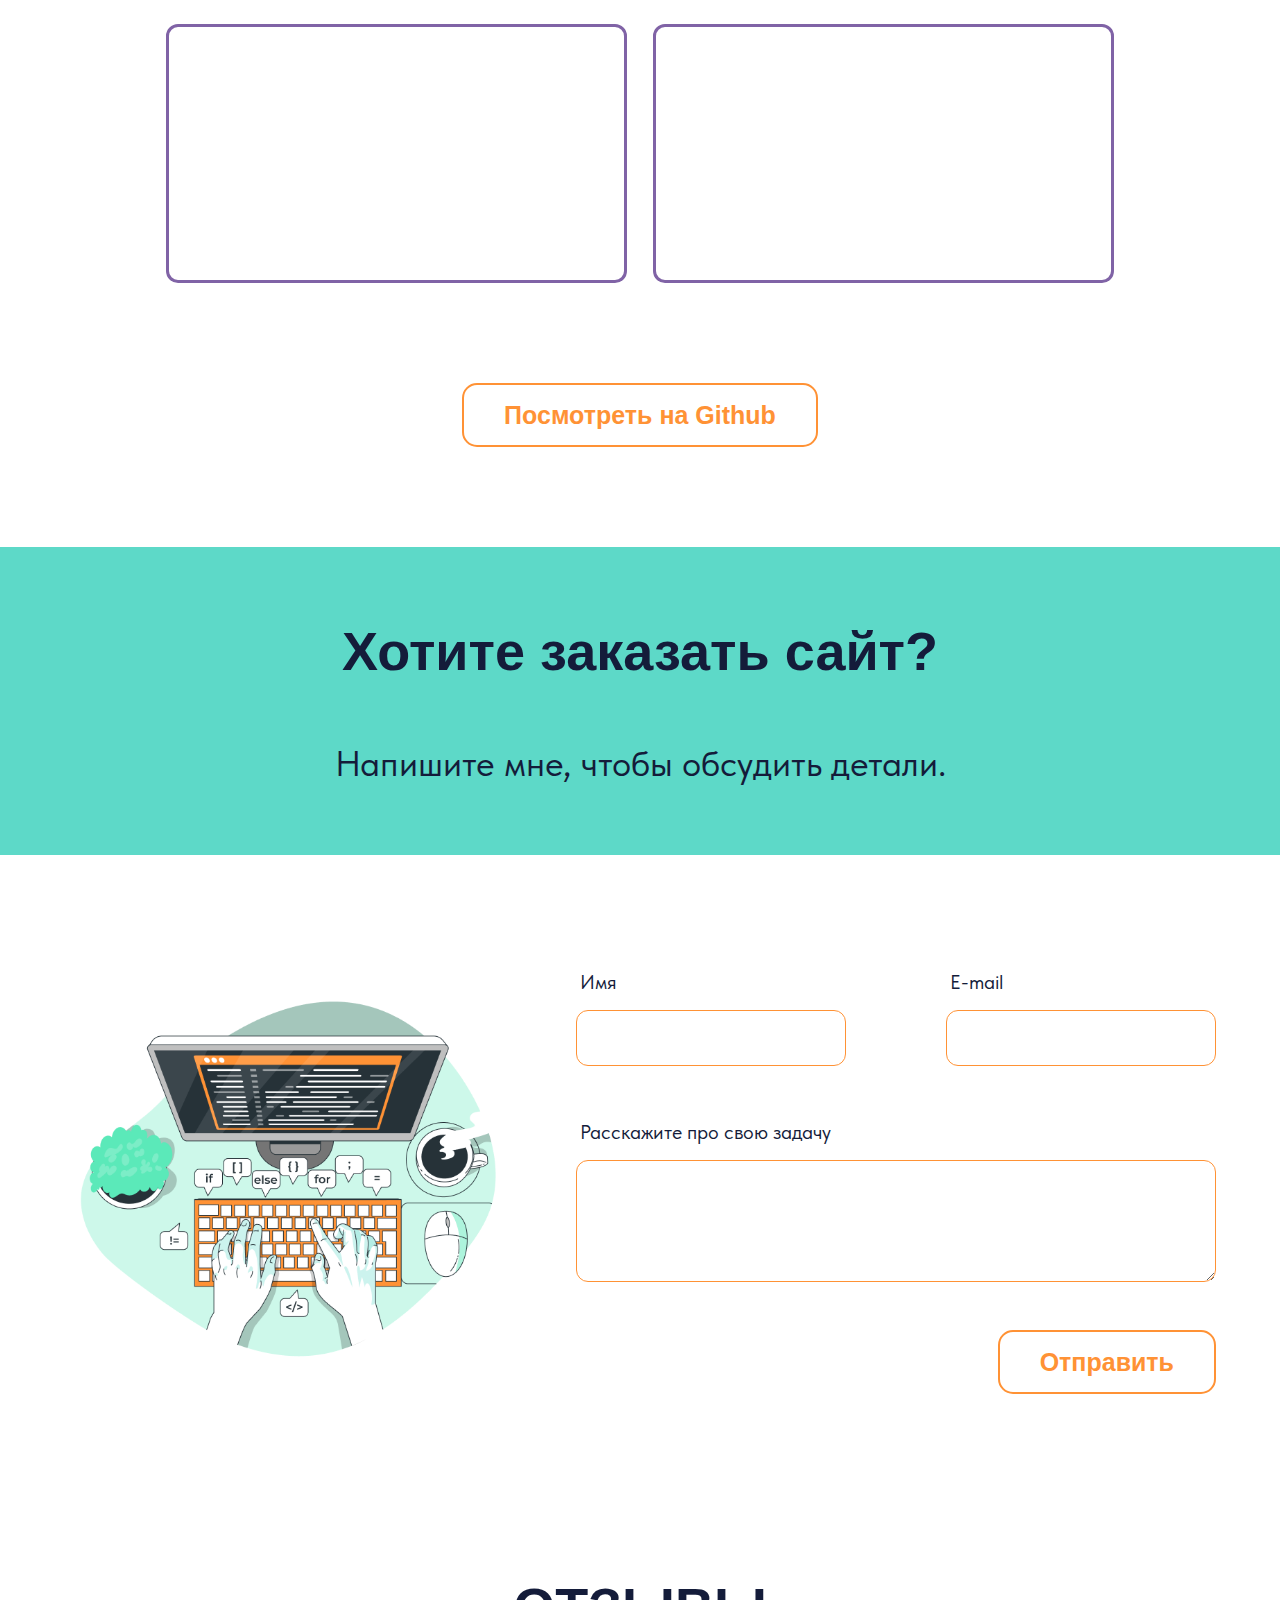
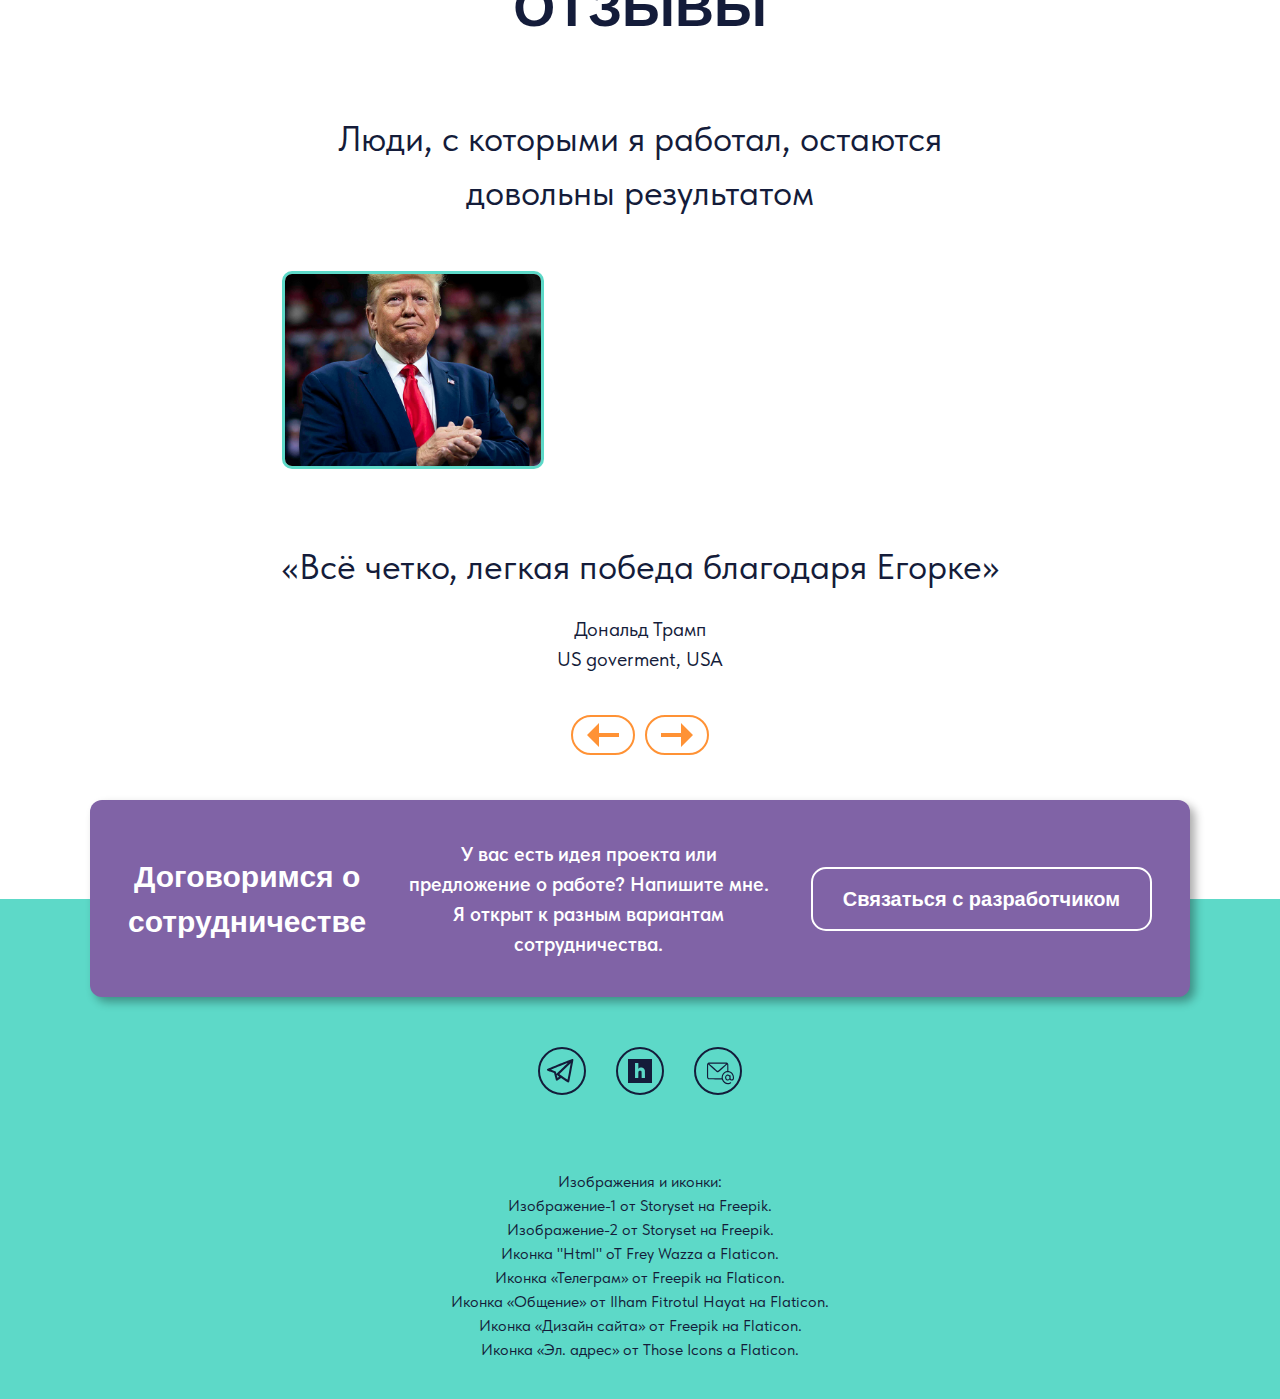
==== commit 6fd9e723: "animations, cross" ====
--- a/index.html
+++ b/index.html
@@ -2,24 +2,35 @@
 <html lang="ru">
     <head>
         <meta charset="UTF-8">
-        <meta name="viewport" content="width=device-width, initial-scale=1.0">
+        <meta property="og:locale" content="ru_RU" />
+        <meta property="og:type" content="website" />
         <title>Портфолио</title>
+        <meta property="og:title" content="Портфолио" />
+        <meta name="description" content="Описание сайта отображаемое в превью ссылок" />
+        <meta property="og:description" content="Описание сайта отображаемое в превью ссылок" />
+        <meta name="keywords" content="портфолио, веб-разработчик, веб-дизайнер, сайты" />
+        <meta property="og:image" content="https://example.com/assets/img/preview.png" />
+        <meta property="og:image:alt" content="Описание изображения" />
+        <meta property="og:url" content="https://example.com/" />
+        <link rel="canonical" href="https://example.com/" />
+        <meta name="viewport" content="width=device-width, initial-scale=0.75">
+
+        <link rel="stylesheet" href="/styles/fonts.css">
+        <link rel="stylesheet" href="/styles/reset.css">
+        <link rel="stylesheet" href="/styles/common.css">
+        <link rel="stylesheet" href="/styles/navbar.css">
+        <link rel="stylesheet" href="/styles/main.css">
         <link rel="stylesheet" href="/styles/about.css">
-        <link rel="stylesheet" href="/styles/colors.css">
-        <link rel="stylesheet" href="/styles/commons.css">
-        <link rel="stylesheet" href="/styles/contacts.css">
-        <link rel="stylesheet" href="/styles/deal.css">
-        <link rel="stylesheet" href="/styles/fonts.css">
+        <link rel="stylesheet" href="/styles/skills.css">
+        <link rel="stylesheet" href="/styles/projects.css">
+        <link rel="stylesheet" href="/styles/form.css">
+        <link rel="stylesheet" href="/styles/reviews.css">
+        <link rel="stylesheet" href="/styles/letstalk.css">
         <link rel="stylesheet" href="/styles/footer.css">
-        <link rel="stylesheet" href="/styles/formats.css">
-        <link rel="stylesheet" href="/styles/main.css">
-        <link rel="stylesheet" href="/styles/navigation.css">
-        <link rel="stylesheet" href="/styles/projects.css">
-        <link rel="stylesheet" href="/styles/reviews.css">
-        <link rel="stylesheet" href="/styles/skills.css">
+        <link rel="stylesheet" href="/styles/animations.css">
     </head>
-    <body>
-        <nav>
+    <body tabindex="0">
+        <nav class="enter-from-top">
             <ul>
                 <li>
                     <a class="nav-button color-black" href="#main">Главная</a>
@@ -33,34 +44,48 @@
                 <li>
                     <a class="nav-button color-black" href="#projects">Проекты</a>
                 </li>
-            </ul>
+            </ul>         
             <div class="contact-button-container">
-                <a class="contact-button color-orange" href="#form">
+                <a class="contact-button color-orange animated" href="#form">
                     <span class="contact-button-text">Связаться со мной</span>
                 </a>
             </div>
         </nav>
+        <nav class="mobile-nav enter-from-top">
+            <details>
+                <summary></summary>
+                <ul>
+                    <li><a class="nav-button color-black" href="#main">Главная</a></li>
+                    <li><a class="nav-button color-black" href="#about">Обо мне</a></li>
+                    <li><a class="nav-button color-black" href="#skills">Навыки и стек</a></li>
+                    <li><a class="nav-button color-black" href="#projects">Проекты</a></li>
+                </ul>
+            </details>
+            <a class="contact-button color-orange animated" href="#form">
+                <span class="contact-button-text">Связаться со мной</span>
+            </a>
+        </nav>
 
         <main>
             <section class="container" id="main">
-                <h1 class="big-header color-black">Сухоручкин Егор</h1>
-                <p class="main-desc desc-font color-black">Я — frontend разработчик. Моя основная задача заключается в создании интерактивных и привлекательных пользовательских интерфейсов, которые обеспечивают высокий уровень удобства и эффективности для пользователей.</p>      
-                <img class="main-pic" src="/assets/images/main.png">
+                <h1 class="big-header color-black fade-in-1">Сухоручкин Егор</h1>
+                <p class="main-desc desc-font color-black fade-in-2">Я — frontend разработчик. Моя основная задача заключается в создании интерактивных и привлекательных пользовательских интерфейсов, которые обеспечивают высокий уровень удобства и эффективности для пользователей.</p>      
+                <img class="main-pic fade-in-3" src="/assets/images/main.png">
             </section>
 
             <section class="container" id="about">
                 
-                <div class="about-details background-turquoise">
-                    <h1 class="big-header color-black">Привет, я веб-разработчик</h1>
-                    <p class="about-desc desc-font color-black">Почему я выбрал эту профессию? Fontend development позволяет мне совмещать творчество с техническими навыками, создавая решения, которые помогают людям и бизнесам достигать своих целей. Я нацелен на результат и стремлюсь к качеству в каждом проекте.</p>
-                </div>
-                <figure class="about-photo">
+                <div class="about-details background-turquoise fade-in-1">
+                    <h1 class="big-header color-black fade-in-2">Привет, я веб-разработчик</h1>
+                    <p class="about-desc desc-font color-black fade-in-3">Почему я выбрал эту профессию? Fontend development позволяет мне совмещать творчество с техническими навыками, создавая решения, которые помогают людям и бизнесам достигать своих целей. Я нацелен на результат и стремлюсь к качеству в каждом проекте.</p>
+                </div>
+                <figure class="about-photo fade-in-4">
                     <img src="/assets/images/lero.jpg">
                 </figure>       
             </section>
 
             <section class="container" id="skills">
-                <h1 class="big-header color-black">
+                <h1 class="big-header color-black fade-in-1">
                     Навыки и стек технологий
                 </h1>
 
@@ -68,13 +93,13 @@
                     Создаем контейнер, который содержит в себе
                     все три колонки таблицы с навыками.
                 -->
-                <div class="skills-table">
+                <div class="skills-table fade-in-2">
 
                     <!-- 
                         Создаем Класс "skills-card" для одной колонки,
                         чтобы настроить стиль отображения отдельной колонки в разделе. 
                     -->
-                    <div class="skills-card">
+                    <div class="skills-card fade-in-2">
 
                         <!--
                             Создаем класс "skills-card-section" внутри "skills-card".
@@ -139,7 +164,7 @@
                     </div>
 
                     <!-- Добавляем еще две колонки таблицы с навыками. -->
-                    <div class="skills-card">
+                    <div class="skills-card fade-in-3">
                         <section class="skills-card-section">
                             <img 
                                 class="skills-card-icon" 
@@ -164,7 +189,7 @@
                         </section>
                     </div>
 
-                    <div class="skills-card">
+                    <div class="skills-card fade-in-4">
                         <section class="skills-card-section">
                             <img 
                                 class="skills-card-icon"
@@ -195,88 +220,60 @@
             </section>
 
             <section class="container" id="projects">
-                <h1 class="big-header color-black">ПРОЕКТЫ</h1>
-                <div class="projects-display">
-                    <figure class="projects-card">                
-                        <img src="/assets/images/project.jpg">
-                        <div class="projects-card-text">
-                            <span>Скоро тут будет описание</span>
-                            <a href="">
-                                <div class="projects-card-text-button">
-                                    <span>Посмотреть сайт</span>
-                                </div>  
-                            </a>                        
-                        </div> 
-                    </figure>
-                    <figure class="projects-card">                
-                        <img src="/assets/images/project.jpg">
-                        <div class="projects-card-text">
-                            <span>Скоро тут будет описание</span>
-                            <a href="">
-                                <div class="projects-card-text-button">
-                                    <span>Посмотреть сайт</span>
-                                </div>  
-                            </a>                        
-                        </div> 
-                    </figure>
-                    <figure class="projects-card">                
-                        <img src="/assets/images/project.jpg">
-                        <div class="projects-card-text">
-                            <span>Скоро тут будет описание</span>
-                            <a href="">
-                                <div class="projects-card-text-button">
-                                    <span>Посмотреть сайт</span>
-                                </div>  
-                            </a>                        
-                        </div> 
-                    </figure>
-                    <figure class="projects-card">                
-                        <img src="/assets/images/project.jpg">
-                        <div class="projects-card-text">
-                            <span>Скоро тут будет описание</span>
-                            <a href="">
-                                <div class="projects-card-text-button">
-                                    <span>Посмотреть сайт</span>
-                                </div>  
-                            </a>                        
-                        </div> 
-                    </figure>
-                    <figure class="projects-card">                
-                        <img src="/assets/images/project.jpg">
-                        <div class="projects-card-text">
-                            <span>Скоро тут будет описание</span>
-                            <a href="">
-                                <div class="projects-card-text-button">
-                                    <span>Посмотреть сайт</span>
-                                </div>  
-                            </a>                        
-                        </div> 
-                    </figure>
-                    <figure class="projects-card">                
-                        <img src="/assets/images/project.jpg">
-                        <div class="projects-card-text">
-                            <span>Скоро тут будет описание</span>
-                            <a href="">
-                                <div class="projects-card-text-button">
-                                    <span>Посмотреть сайт</span>
-                                </div>  
-                            </a>                        
-                        </div> 
-                    </figure>
-                </div> 
-                <a class="projects-button color-orange" href="https://github.com/lerofanTastic">
+                <h1 class="big-header color-black fade-in-1">ПРОЕКТЫ</h1>
+                <div class="projects-display fade-in-2">
+                    <figure class="projects-card">
+                        <figcaption class="projects-card-caption">
+                            Короткое описание проекта: в чем его суть, что было сделано
+                            <a class="animated" href="https://example.com">Посмотреть сайт</a>
+                        </figcaption>
+                    </figure>
+                    <figure class="projects-card">
+                        <figcaption class="projects-card-caption">
+                            Короткое описание проекта: в чем его суть, что было сделано
+                            <a class="animated" href="https://example.com">Посмотреть сайт</a>
+                        </figcaption>
+                    </figure>
+                    <figure class="projects-card">
+                        <figcaption class="projects-card-caption">
+                            Короткое описание проекта: в чем его суть, что было сделано
+                            <a class="animated" href="https://example.com">Посмотреть сайт</a>
+                        </figcaption>
+                    </figure>
+                    <figure class="projects-card">
+                        <figcaption class="projects-card-caption">
+                            Короткое описание проекта: в чем его суть, что было сделано
+                            <a class="animated" href="https://example.com">Посмотреть сайт</a>
+                        </figcaption>
+                    </figure>
+                    <figure class="projects-card">
+                        <figcaption class="projects-card-caption">
+                            Короткое описание проекта: в чем его суть, что было сделано
+                            <a class="animated" href="https://example.com">Посмотреть сайт</a>
+                        </figcaption>
+                    </figure>
+                    <figure class="projects-card">
+                        <figcaption class="projects-card-caption">
+                            Короткое описание проекта: в чем его суть, что было сделано
+                            <a class="animated" href="https://example.com">Посмотреть сайт</a>
+                        </figcaption>
+                    </figure>
+                </div>
+
+                <!-- Задаем появление кнопки на третьем этапе анимации. -->
+                <a class="projects-button color-orange fade-in-3 animated" href="https://github.com/username">
                     <span class="projects-button-text">Посмотреть на Github</span>
                 </a>
             </section>
 
             <section class="container" id="form">
-                <div class="form-details container background-turquoise">
-                    <h1 class="big-header color-black">Хотите заказать сайт?</h2>
-                    <p class="form-details-text desc-font color-black">Напишите мне, чтобы обсудить детали.</p>
+                <div class="form-details container background-turquoise fade-in-1">
+                    <h1 class="big-header color-black fade-in-2">Хотите заказать сайт?</h1>
+                    <p class="form-details-text desc-font color-black fade-in-2">Напишите мне, чтобы обсудить детали.</p>
                 </div>
                 <div class="form-container" id="contact-form">
-                    <img class="form-pic" src="/assets/images/form.png">
-                    <form class="form">
+                    <img class="form-pic fade-in-3" src="/assets/images/form.png">
+                    <form class="form fade-in-4">
                         <fieldset class="form-sender-data">
                             <label class="form-field" for="name">
                                 <span class="form-label color-black">Имя</span>
@@ -294,7 +291,7 @@
                             </label>
                         </fieldset>
                         <fieldset class="form-submit">
-                            <button class="form-button color-orange" type="submit">
+                            <button class="form-button color-orange animated" type="submit">
                                 <span class="form-button-text">Отправить</span>
                             </button>
                         </fieldset>
@@ -303,45 +300,45 @@
             </section>
 
             <section class="container" id="reviews">
-                <h1 class="big-header color-black">ОТЗЫВЫ</h1>
-                <p class="reviews-desc desc-font color-black">Люди, с которыми я работал, остаются довольны результатом</p>
+                <h1 class="big-header color-black fade-in-1">ОТЗЫВЫ</h1>
+                <p class="reviews-desc desc-font color-black fade-in-2">Люди, с которыми я работал, остаются довольны результатом</p>
                 <figure class="reviews-card">
-                    <div class="reviews-photo">
+                    <div class="reviews-photo fade-in-3">
                         <img src="/assets/images/trump.jpg">  
                     </div>
-                    <figcaption class="reviews-caption">
+                    <figcaption class="reviews-caption fade-in-4">
                         <p class="reviews-text color-black">«Всё четко, легкая победа благодаря Егорке»</p>
                         <p class="reviews-info color-black">Дональд Трамп</p>
                         <p class="reviews-info color-black">US goverment, USA</p>
                     </figcaption>
                 </figure>
-                <div class="reviews-toggle">
-                    <button class="reviews-toggle-button" type="button">
+                <div class="reviews-toggle fade-in-4">
+                    <button class="reviews-toggle-button animated" type="button">
                         <img  class="reviews-toggle-arrow" src="/assets/icons/Arrow-L.svg">
                         <img class="reviews-toggle-arrow icon-hover" src="/assets/icons/Arrow-L-white.svg">
                     </button>
-                    <button class="reviews-toggle-button" type="button">
+                    <button class="reviews-toggle-button animated" type="button">
                         <img  class="reviews-toggle-arrow" src="/assets/icons/Arrow-R.svg">
                         <img class="reviews-toggle-arrow icon-hover" src="/assets/icons/Arrow-R-white.svg">
                     </button>            
                 </div>
             </section>
         </main>
-        <aside class="container" id="letstalk">
-            <div class="letstalk-box">
+        <aside class="container fade-in-1" id="letstalk">
+            <div class="letstalk-box fade-in-2">
                 <h2 class="letstalk-header">Договоримся о сотрудничестве</h3>
                 <p class="letstalk-text">У вас есть идея проекта или предложение о работе? Напишите мне. Я открыт к разным вариантам сотрудничества.</p>
                 <div class="letstalk-button-container">
-                    <a class="letstalk-button" href="#form">
+                    <a class="letstalk-button animated" href="#form">
                         <span class="letstalk-button-text">Связаться с разработчиком</span>
                     </a>
                 </div>
             </div>
         </aside>
                 
-        <footer>
-            <div class="footer-socials">
-                <a class="footer-social-container" href="https://t.me/leroty">
+        <footer class="fade-in-1">
+            <div class="footer-socials fade-in-2">
+                <a class="footer-social-container animated" href="https://t.me/leroty">
                     <img 
                         class="footer-social-icon" 
                         src="/assets/icons/TG.svg"
@@ -351,7 +348,7 @@
                         src="/assets/icons/TG-white.svg"
                     />
                 </a>
-                <a class="footer-social-container" href="https://habr.com/ru/users/example">
+                <a class="footer-social-container animated" href="https://habr.com/ru/users/example">
                     <img
                         class="footer-social-icon" 
                         src="/assets/icons/Habr.svg" 
@@ -361,7 +358,7 @@
                         src="/assets/icons/Habr-white.svg"
                     />
                 </a>
-                <a class="footer-social-container" href="mailto:leroty@bk.ru">
+                <a class="footer-social-container animated" href="mailto:leroty@bk.ru">
                     <img 
                         class="footer-social-icon " 
                         src="/assets/icons/Email.svg" 
@@ -372,7 +369,7 @@
                     />
                 </a>
             </div>
-            <p class="footer-links color-black">
+            <p class="footer-links color-black fade-in-3">
                 Изображения и иконки:
                 <a href="https://ru.freepik.com/free-vector/software-integration-concept-illustration_18352184.htm#page=2&query=веб-разработка&position=7&from_view=search&track=sph">
                     Изображение-1 от Storyset на Freepik.
--- a/styles/common.css
+++ b/styles/common.css
@@ -0,0 +1,135 @@
+/*****************************************************
+ * Задаем переменные для цветов, теней и пр.         *
+ * Переменные помогают не повторять код и упрощают   *
+ * изменение значений в будущем. для                 *    
+ *****************************************************/
+ :root {
+  /* Цвет обозначаем четырехбуквенным сокращением.
+   * Оно более краткое и помогает сохранить единство
+   * в обозначении цветов.
+   * Слово color добавлять в начале необязательно,
+   * но это сильно улучшает читаемость. */
+  --color-blck: #141c3a;
+  --color-orng: #ff9235;
+  --color-turq: #5dd9c8;
+  --color-purp: #8063a6;
+  --color-whit: #ffffff;
+  /* Для переменных стиля используем семантические
+   * обозначения элементов, к которым они относятся.
+   * В более крупных проектах рекомендуем делать
+   * наборы стилей по размерам, ролям (заголовок, подзаголовок)
+   * и другим параметрам. */
+  --text-p: 400 36px/54px "TildaSans", sans-serif;
+  --text-button: 400 25px/30px "TildaSans", sans-serif;
+  --text-proj-desc: 400 25px/27px "TildaSans", sans-serif;
+  --text-button: 700 25px/30px "TildaSans", sans-serif;
+  --text-bold-button: 600 25px/27px "TildaSans", sans-serif;
+  --text-table: 400 30px/45px "TildaSans", sans-serif;
+  --text-table-header: 700 36px/54px "TildaSans", sans-serif;
+  --text-table-subheader: 700 30px/45px "TildaSans", sans-serif;
+  --text-reviews-info: 400 20px/30px "TildaSans", sans-serif;
+  --text-box-header: 600 20px/30px "TildaSans", sans-serif;
+  --text-box-button: 700 20px/30px "TildaSans", sans-serif;
+  --text-form-label: 400 20px/36px "TildaSans", sans-serif;
+  --text-footer: 400 16px/24px "TildaSans", sans-serif;
+  /* Задаем переменные для тени.
+   * Цвет тени задан hex-значением, но можно 
+   * использовать rgba, где последнее 
+   * значение (из 4х) это alpha. */
+  --nav-shadow: 0px 3px 10px 0px #0000002a;
+  --card-shadow: 5px 5px 10px 0px #00000055;
+  /* Задаем переменные для рамок. 
+   * Обратите внимание, что переменные могут ссылаться 
+   * на другие переменные. Это еще сильнее
+   * упрощает изменение значений в будущем. */
+  --table-border: 1px solid var(--color-turq);
+  --img-border: 3px solid var(--color-turq);
+  --button-border: 2px solid var(--color-orng);
+}
+
+/***********************************
+* Задаем общие для страницы стили *
+***********************************/
+html {
+  /* Задаем плавную прокрутку при нажатии на ссылку с id элемента.
+   * Без этой настройки будет происходить мгновенное 
+   * перемещение к этому элементу. */
+  scroll-behavior: smooth;
+}
+
+body {
+  /* Задаем отступ навбару. Отступ равен высоте навбара в макете.
+   * Отступ нужен потому, что навбар зафиксирован сверху страницы. 
+   * Если отступа не будет, навбар будет закрывать часть контента
+   * в разделах при прокрутке страницы. */
+  margin-top: 126px;
+}
+
+/* Задаем изменения курсора (стрелочки на палец)
+* при наведении на любую кнопку страницы.
+* У всех элементов тега <a> это свойство
+* задается браузером по-умолчанию, а для
+* <button> его требуется задавать вручную. */
+button {
+  cursor: pointer;
+}
+
+/*****************************
+* Общие классы для разделов *
+*****************************/
+/* Задаем стили для всех элементов <section> в <main>. */
+.container {
+  /* Задаем ширину контейнера 100% от ширины экрана.
+   * Высота будет зависеть от высоты контента. */
+  width: 100%;
+  display: flex;
+  flex-direction: column;
+  align-items: center;
+  /* Задаем контейнерам <section> scroll-margin-top
+   * со значением, которое равно высоте навбара.
+   * Это также нужно для того, чтобы часть контейнера
+   * не скрывалась под навбаром. 
+   * Задаем этот отступ контейнерам, т.к.
+   * именно к ним привязанны ссылки на разделы. */
+  scroll-margin-top: 126px;
+}
+
+/* Задаем стили для основных заголовков — заголовков каждого раздела страницы.
+* Все заголовки заданы через <h1>, но потенциально это может измениться.
+* Поэтому стилизуем их с помощью селектора по классу,
+* а не по самому тегу. */
+.big-header {
+  padding: 0;
+  margin: 0;
+  font: 700 54px/81px "TildaSans", sans-serif;
+  text-align: center;
+  /* Все заголовки разделов страницы написаны заглавными буквами.
+   * Настраиваем такое отображение через свойство text-transform.
+   * Это правильнее и удобнее, чем набирать каждый раз заголовки капсом вручную. */
+  text-transform: uppercase;
+  max-width: 90vw;
+}
+
+/* Задаем стили шрифта для всех описаний в разделах сайта. */
+.desc-font {
+  font: var(--text-p);
+  text-align: center;
+}
+
+/***************************************************
+* Стили цветов (комбинируются с другими классами) *
+***************************************************/
+.color-black {
+  /* черный цвет текста */
+  color: var(--color-blck);
+}
+
+.color-orange {
+  /* оранжевый цвет текста */
+  color: var(--color-orng);
+}
+
+.background-turquoise {
+  /* бирюзовый цвет фона */
+  background-color: var(--color-turq);
+}--- a/styles/navbar.css
+++ b/styles/navbar.css
@@ -0,0 +1,189 @@
+/*************************
+ * Стили классов навбара *
+ *************************/
+ nav {
+  width: 100%;
+  height: 126px;
+  margin: 0;
+  padding: 0;
+  /* Фиксируем навбар с помощью свойства position: fixed.
+   * Оно сделает так, чтобы навбар всегда оставался
+   * вверху страницы при прокрутке. */
+  position: fixed;
+  top: 0;
+  /* Задаем z-index. Он должен быть больше, чем любой другой
+   * на странице, чтобы навбар не скрывался под другими элементами. */
+  z-index: 10;
+  display: flex;
+  /* Навбар состоит из двух частей: ссылок на разделы и кнопки.
+   * Выравниваем первую часть навбара (ссылки) по правому, 
+   * а не по левому краю с помощью justify-content: flex-end.
+   * Используется flex-end, так как отображение flex 
+   * по умолчанию — row, а не row-reverse. */
+  justify-content: flex-end;
+  align-items: center;
+  /* Создаем тень для навбара. */
+  box-shadow: var(--nav-shadow);
+  /* Задаем навбару background-color. Это нужно, чтобы при прокрутке
+   * страницы навбар перекрывал другой контент.
+   * Если не задать фон, навбар будет прозрачным и из-под него
+   * будет видно другой контент страницы. */
+  background-color: var(--color-whit);
+}
+
+nav.mobile-nav {
+  /* Скрываем по умолчанию отдельный navbar для мобильных устройств. */
+  display: none;
+  justify-content: space-between;
+  padding: 38.5px 60px;
+  align-items: flex-start;
+  box-sizing: border-box;
+  /* Задаем стили, которые отличаются от большого навбара для декстопа.
+   * Отменяем заданную высоту, т.к. высота мобильного навбара обеспечивается
+   * иначе: с помощью высоты и отступов внутренних элементов.
+   * Эти изменения нужны потому, что высота мобильного навбара
+   * увеличивается, когда открывается бургерное меню. 
+   * Для того, чтобы этот момент отображался корректно, важно, чтобы
+   * высота подстраивалась под это автоматически. 
+   * Если задана конкретная высота, этого не произойдет. */
+  height: unset;
+  transition: all 0.3s ease-in;
+}
+
+.mobile-nav summary {
+  width: 49px;
+  height: 49px;
+  /* Добавляем иконку бургерного меню. 
+   * Добавляем картинку как фон, а не как отдельный элемент. 
+   * Так ее проще заменить на ховере. Также это упрощает настройку размера. */
+  background-image: url(../assets/icons/Menu.svg);
+  /* Добавим курсор на кнопку меню на случай, если кто-то откроет сайт на компьютере в узком окне. */
+  cursor: pointer;
+}
+
+/* Используем [open] для <details>. 
+* Он применяет к элементу встроенные состояния браузера для <details>:
+* открытое или скрытое. Также позволяет настроить стили. */
+.mobile-nav details[open] {
+  display: flex;
+  flex-direction: column;
+  align-items: flex-start;
+  justify-content: center;
+  padding: 0;
+}
+
+.mobile-nav details[open] summary {
+  background-image: url(../assets/icons/Menu-active.svg);
+}
+
+nav ul {
+  /* Отключаем форматирование списка. Не отключаем его в начале
+   * вместе с другими стилями по умолчанию, т.к. на странице может появиться
+   * список, которому нужно оформление по умолчанию. */
+  list-style: none;
+  /* Делим навбар на три части: пустой отступ 25%,
+   * сама навигация 50% и контейнер для кнопки — 25%. */
+  width: 50%;
+  margin: 45px 0 45px 25%;
+  padding: 0;
+  /* Задаем ссылкам отображение display: flex как для контейнера-родителя 
+   * с кнопками навбара (элементами <li>). Это нужно для корректного выравнивания 
+   * их по ширине навбара. */
+  display: flex;
+  /* Задаем выравнивание ссылкам навбара.
+   * Направление Flexbox горизонтальное по умолчанию, поэтому 
+   * выравниваем элементы с помощью justify-content: space-around. 
+   * Так ссылки распределяются по всей ширине родителя.
+   * Используем space-around, а не space-between, чтобы сохранить
+   * отступ от кнопки справа на более узких экранах. 
+   * Если выбрать space-between, ссылки «прилипнут» к краям 
+   * контейнера-родителям и отступ от кнопки может стать очень маленьким. */
+  justify-content: space-around;
+  align-items: center;
+}
+
+.mobile-nav ul {
+  /* Задаем мобильному навбару стили, которые отличаются от десктопного. */
+  margin: 0;
+  padding-top: 38.5px;
+  width: 100%;
+  flex-direction: column;
+  align-items: flex-start;
+  justify-content: center;
+  gap: 25px;
+}
+
+/* Задаем стили для ссылок в навигации. */
+.nav-button {
+  font: 700 25px/36px "TildaSans", sans-serif;
+}
+
+/* Задаем стили для кнопки связаться в навбаре. */
+.contact-button {
+  border: var(--button-border);
+  padding: 9px 22px;
+  border-radius: 15px;
+  margin: 0;
+  /* Не задаем здесь свойство color здесь, так как 
+   * цвет задается классом color-orange */
+}
+
+.contact-button:hover {
+  background-color: var(--color-orng);
+  /* Задаем стили для ховера кнопки. Цвет текста 
+   * в элементе задается через наследования цвета 
+   * от родительского элемента с классом color-orange (см. ниже). 
+   * Поэтому в ховере нужно задать другой цвет тексту через color.
+   * Специфичность псевдокласса hover выше, чем у наследуемого цвета.
+   * Поэтому при наведении курсора мыши на кнопку 
+   * цвет текста color-orange будет меняться на белый. */
+  color: var(--color-whit);
+}
+
+/* Задаем стили для текста внутри кнопки связаться */
+.contact-button-text {
+  font: var(--text-bold-button);
+  /* Задаем цвет текста через наследование 
+   * из родительского элемента contact-button. 
+   * Цвет у contact-button задается через общий класс
+   * с цветом color-orange. */
+  color: inherit;
+}
+
+.contact-button-container {
+  /* Про 25% см выше (строка 83, селектор nav ul) */
+  width: 25%;
+  display: flex;
+  justify-content: center;
+  align-items: center;
+}
+
+.mobile-nav .contact-button-container {
+  width: 40%;
+  margin: 0 5%;
+}
+
+/* Меняем отступы на размере экрана достаточно большом, чтобы уместить навбар,
+* но недостаточно маленьком, чтобы мобильный навбар смотрелся адекватно. */
+@media screen and (max-width: 1100px) {
+  nav ul {
+      width: 60%;
+      margin: 45px 0 45px 5%;
+      justify-content: space-around;
+  }
+  .contact-button-container {
+      width: 30%;
+      margin-right: 5%;
+  }
+}
+
+/* На экранах шириной 900px и меньше, скрываем десктопный навбар 
+* и показываем мобильный. */
+@media screen and (max-width: 900px) {
+  nav {
+      display: none;
+  }
+  nav.mobile-nav {
+      display: flex;
+  }
+}--- a/styles/main.css
+++ b/styles/main.css
@@ -1,33 +1,35 @@
 /**********************************
-* Стили классов секции «Главная» *
-**********************************/
-#main {
-    padding: 7.4vh 0 0 0;
-  }
-  .main-desc {
-    width: 70%;
-    margin: 4.44vh 0 0 0;
-    padding: 0;
-  }
-  .main-pic {
-    /* Задаем максимальную ширина картинки, чтобы
-     * она не вылезала за пределы экрана при уменьшении размера окна. 
-     * И при этом не растягивалась бы в случаях, когда 80%
-     * от ширины экрана — это больше, чем естественная ширина картинки.
-     * * * * * * * * * * * * * * * * * * * * * * * * *
-     * Высоту картинки не задаем, поскольку здесь для
-     * отображения это роли не играет.
-     * Если задан только один параметр (ширина или высота),
-     * второй будет рассчитан автоматически, 
-     * чтобы сохранить пропорции.
-     * * * * * * * * * * * * * * * * * * * * * * * * *
-     * Задаем ширину через относительную единицу vw,
-     * которая равна 1% ширины экрана.
-     * vw отличается от процента тем, что опирается
-     * на ширину окна, а не родительского элемента.
-     * Позволяет задавать высоту в процентах
-     * от ширины и наоборот. */
-    max-width: 80vw;
-    margin: 6.1vh 0 0 0;
-    padding: 0;
-  }+ * Стили классов секции "Главная" *
+ **********************************/
+ #main {
+  padding: 80px 0 0 0;
+}
+
+.main-desc {
+  width: 70%;
+  margin: 48px 0 0 0;
+  padding: 0;
+}
+
+.main-pic {
+  /* Задаем максимальную ширина картинки, чтобы
+   * она не вылезала за пределы экрана при уменьшении размера окна. 
+   * И при этом не растягивалась бы в случаях, когда 80%
+   * от ширины экрана — это больше, чем естественная ширина картинки.
+   * * * * * * * * * * * * * * * * * * * * * * * * *
+   * Высоту картинки не задаем, поскольку здесь для
+   * отображения это роли не играет.
+   * Если задан только один параметр (ширина или высота),
+   * второй будет рассчитан автоматически, 
+   * чтобы сохранить пропорции.
+   * * * * * * * * * * * * * * * * * * * * * * * * *
+   * Задаем ширину через относительную единицу vw,
+   * которая равна 1% ширины экрана.
+   * vw отличается от процента тем, что опирается
+   * на ширину окна, а не родительского элемента.
+   * Позволяет задавать высоту в процентах
+   * от ширины и наоборот. */
+  max-width: 80vw;
+  margin: 66px 0 0 0;
+  padding: 0;
+}--- a/styles/about.css
+++ b/styles/about.css
@@ -1,55 +1,59 @@
 /**********************************
-* Стили классов секции «Обо мне» *
-**********************************/
-.about-details {
-    width: 100%;
-    display: flex;
-    flex-direction: column;
-    align-items: center;
-    padding: 6.94vh 0 0 0;
-  }
-  .about-desc {
-    width: 70%;
-    margin: 3.7vh 0 16.85vh 0;
-    padding: 0;
-  }
-  .about-photo {
-    /* Для фотографии также используем относительную высоту и ширину,
-     * которые опираются на размеры окна.
-     * Это помогает сохранить корректное соотношение сторон (здесь 3:4)
-     * при изменении размера окна. 
-     * Проценты (%) не дают возможности сохранять правильное соотношение,
-     * т.к. опираются на размеры родительского элемента, а не окна. */
-    width: 30vw;
-    height: 40vw;
-    /* Добавляем отрицательный margin, чтобы фото заезжало на элемент выше.
-     * Задаем его также через vw, так как высота фото динамична и зависит
-     * от размера окна пользователя. 
-     * margin в таком случае тоже должен быть динамичным.
-     * Задаем margin так, чтобы изображение заезжало на элемент выше 
-     * примерно на 1/4 своей высоты. */
-    margin: -5vw 0 7.07vh 0;
-    padding: 0;
-    border: 3px solid #5dd9c8;
-    border-radius: 0.92vh;
-    /* Рамка картинки border и скругление углов указываются на контейнере для картинки,
-     * а не на самой картинке. 
-     * Поэтому нужно скрыть края картинки, которые могут 
-     * выступать за рамки скругления. 
-     * Для этого используем свойство overflow.
-     * Углы у самой картинки скруглять не стоит. Рамка здесь накладывается
-     * на родительский элемент, а не на саму картинку. 
-     * Если скруглить углы и у картинки тоже, то скругления рамки
-     * и картинки не совпадут. Это будет выглядеть плохо. */
-    overflow: hidden;
-  }
-  .about-photo img {
-    height: 100%;
-    width: 100%;
-    /* Обрезанием фото под нужный размер контейнера и центрируем
-     * изображение. 
-     * Делаем это с помощью object fit.
-     * Если его не указать, отображаться будет только левый верхний угол картинки, и размер
-     * картинки не будет подогнан под размеры контейнера. */
-    object-fit: cover;
-  }+ * Стили классов секции "Обо мне" *
+ **********************************/
+ .about-details {
+  width: 100%;
+  display: flex;
+  flex-direction: column;
+  align-items: center;
+  padding: 6.94vh 0 0 0;
+}
+
+.about-desc {
+  width: 70%;
+  margin: 3.7vh 0 16.85vh 0;
+  padding: 0;
+}
+
+.about-photo {
+  /* Для фотографии используем относительную высоту и ширину,
+   * которые опираются на размеры окна.
+   * Это помогает сохранить корректное соотношение сторон (здесь 3:4)
+   * при изменении размера окна. 
+   * Проценты (%) не дают возможности сохранять правильное соотношение,
+   * т.к. опираются на размеры родительского элемента, а не окна. */
+  width: 30vmax;
+  height: 40vmax;
+  /* Добавляем отрицательный margin, чтобы фото заезжало на элемент выше.
+   * Задаем его также через vw, так как высота фото динамична и зависит
+   * от размера окна пользователя. 
+   * margin в таком случае тоже должен быть динамичным.
+   * Задаем margin так, чтобы изображение заезжало на элемент выше 
+   * примерно на 1/4 своей высоты. */
+  margin: -5vw 0 7.03vh 0;
+  padding: 0;
+  border: var(--img-border);
+  border-radius: 10px;
+  /* Рамка картинки border и скругление углов указываются на контейнере для картинки,
+   * а не на самой картинке. 
+   * Поэтому нужно скрыть края картинки, которые могут 
+   * выступать за рамки скругления. 
+   * Для этого используем свойство overflow.
+   * Углы у самой картинки скруглять не стоит. Рамка здесь накладывается
+   * на родительский элемент, а не на саму картинку. 
+   * Если скруглить углы и у картинки тоже, то скругления рамки
+   * и картинки не совпадут. Это будет выглядеть плохо. */
+  overflow: hidden;
+}
+
+.about-photo img {
+  height: 100%;
+  width: 100%;
+  /* Обрезанием фото под нужный размер контейнера и центрируем
+   * изображение. 
+   * Делаем это с помощью object fit.
+   * Если его не указать, отображаться будет только левый 
+   * верхний угол картинки, и размер картинки не будет 
+   * подогнан под размеры контейнера. */
+  object-fit: cover;
+}--- a/styles/skills.css
+++ b/styles/skills.css
@@ -1,86 +1,126 @@
 /****************************************
-* Стили классов секции "Навыки и стэк" *
-****************************************/
-#skills .big-header {
-    margin: 5.5vh 0;
+ * Стили классов секции "Навыки и стэк" *
+ ****************************************/
+ #skills .big-header {
+  margin: 60px 0;
+}
+
+.skills-table {
+  width: 80%;
+  border-radius: 12px;
+  border: var(--table-border);
+  /* В этой секции используем grid, а не Flexbox.
+   * Именно grid позволяет наиболее точно оформить
+   * оранжевые подзаголовки. Выровнять их на одном уровне,
+   * несмотря на высоту текста над ними */
+  display: grid;
+  /* Задаем 3 колонки равной ширины. */
+  grid-template-columns: 1fr 1fr 1fr;
+  margin-bottom: 70px;
+}
+
+.skills-card {
+  border-left: var(--table-border);
+  /* Про выбор grid вместо flex см. выше. */
+  display: grid;
+  /* Задаем 2 строки равной высоты. */
+  grid-template-rows: 1fr 1fr;
+  padding: 70px;
+}
+
+.skills-card:first-child {
+  /* Убираем левую границу у первого элемента. */
+  border-left: 0px;
+}
+
+.skills-card-section {
+  display: flex;
+  flex-direction: column;
+  align-items: center;
+  justify-content: flex-start;
+}
+
+.skills-card-icon {
+  width: 72px;
+  height: 72px;
+}
+
+.skills-card-header {
+  padding: 0;
+  margin: 25px 0;
+  font: var(--text-table-header);
+  text-align: center;
+}
+
+.skills-card-text {
+  font: var(--text-table);
+  text-align: center;
+  margin: 0;
+  padding: 0 0 12px 0px;
+  width: 100%;
+}
+
+.skills-card-subheader {
+  padding: 0;
+  margin: 12px 0;
+  font: var(--text-table-subheader);
+  text-align: center;
+}
+
+.skills-card-list {
+  /* Убираем маркеры у списка. */
+  list-style: none;
+  font: var(--text-table);
+  text-align: center;
+  margin: 0;
+  padding: 0 0 32px 0;
+  width: 100%;
+}
+
+.skills-card-list:last-child {
+  /* Убираем нижний внутренний отступ у последнего элемента.
+   * Можно и вычесть его и из нижнего паддинга родительского элемента. */
+  padding-bottom: 0;
+}
+
+/* Задаем отдельную ширину всей таблице для экранов шириной 1250px и уже. 
+* Таблица увеличивается относительно ширины экрана с 80% до 90%.
+* Это выглядит органичнее. */
+@media screen and (max-width: 1250px) {
+  .skills-table {
+      width: 90%;
   }
+}
+
+@media screen and (max-width: 1100px) {
   .skills-table {
-    width: 80%;
-    border-radius: 1.11vh;
-    border: 1px solid #5dd9c8;
-    /* В этой секции используем grid, а не Flexbox.
-     * Именно grid позволяет наиболее точно оформить
-     * оранжевые подзаголовки. Выровнять их на одном уровне,
-     * несмотря на высоту текста над ними */
-    display: grid;
-    /* Задаем 3 колонки равной ширины. */
-    grid-template-columns: 1fr 1fr 1fr;
-    margin-bottom: 6.48vh;
+      /* Задаем таблице ширину меньше, чем изначальные 80%,
+       * чтобы на более крупных экранах это выглядело орагничнее. */
+      width: 70%;
+      /* Меняем отображение таблицы на flexbox,
+       * чтобы настроить корректное отображение 
+       * на экранах 1100px и уже.*/
+      display: flex;
+      flex-direction: column;
+      /* Растягиваем колонку на всю ширину экрана. */
+      align-items: stretch;
+      justify-content: center;
   }
   .skills-card {
-    border-left: 1px solid #5dd9c8;
-    /* Про выбор grid вместо flex см. выше. */
-    display: grid;
-    /* Задаем 2 строки равной высоты. */
-    grid-template-rows: 1fr 1fr;
-    padding: 6.48vh;
+      /* Так как при размерах экрана 1100px и меньше
+       * колонки превратились в строки,
+       * убираем левые границы и добавляем верхние. */
+      border-left: none;
+      border-top: var(--table-border);
+      /* Изменяем отображение на flexbox, так как выравнивание
+       * оранжевых подзаголовков больше не нужно. */
+      display: flex;
+      flex-direction: column;
+      align-items: center;
+      justify-content: center;
   }
   .skills-card:first-child {
-    /* Убираем левую границу у первого элемента. */
-    border-left: 0px;
+      /* Убираем верхнюю границу у первого элемента. */
+      border-top: none;
   }
-  .skills-card-section {
-    display: flex;
-    flex-direction: column;
-    align-items: center;
-    justify-content: flex-start;
-  }
-  .skills-card-icon {
-    width: 6.66vw;
-    height: 6.66vh;
-  }
-  .skills-card-header {
-    padding: 0;
-    margin: 2.31vh 0;
-    font-family: "TildaSans", sans-serif;
-    font-size: 3.33vh;
-    font-weight: 700;
-    line-height: 5vh;
-    text-align: center;
-  }
-  .skills-card-text {
-    font-family: "TildaSans", sans-serif;
-    font-size: 2.77vh;
-    font-weight: 400;
-    line-height: 4.16vh;
-    text-align: center;
-    margin: 0;
-    padding: 0 0 1.11vh 0px;
-    width: 100%;
-  }
-  .skills-card-subheader {
-    padding: 0;
-    margin: 1.11vh 0;
-    font-family: "TildaSans", sans-serif;
-    font-size: 2.77vh;
-    font-weight: 700;
-    line-height: 4.16vh;
-    text-align: center;
-  }
-  .skills-card-list {
-    /* Убираем маркеры у списка. */
-    list-style: none;
-    font-family: "TildaSans", sans-serif;
-    font-size: 2.77vh;
-    font-weight: 400;
-    line-height: 4.16vh;
-    text-align: center;
-    margin: 0;
-    padding: 0 0 2.96vh 0;
-    width: 100%;
-  }
-  .skills-card-list:last-child {
-    /* Убираем нижний внутренний отступ у последнего элемента.
-     * Можно и вычесть его и из нижнего паддинга родительского элемента. */
-    padding-bottom: 0;
-  }+}--- a/styles/projects.css
+++ b/styles/projects.css
@@ -1,112 +1,155 @@
 /**********************************
-* Стили классов секции «Проекты» *
-**********************************/
-#projects .big-header {
-    margin: 6.48vh 0;
+ * Стили классов секции "Проекты" *
+ **********************************/
+ #projects .big-header {
+  margin: 70px 0;
+}
+
+.projects-display {
+  width: 80%;
+  display: flex;
+  /* Задаем flex-wrap, чтобы карточки были не в одну строку и их количество 
+   * можно было динамически менять. */
+  flex-wrap: wrap;
+  /* Задаем расстояние между карточками с помощью gap.
+   * Не используем здесь space-between, чтобы сохранить соотношение
+   * сторон скриншотов 16:9. */
+  gap: 2vw;
+  /* Центрируем карточки на случай, 
+   * если количество карточек не будет кратно трем */
+  justify-content: center;
+}
+
+.projects-card {
+  padding: 0;
+  margin: 0;
+  width: 24vw;
+  height: 13.5vw;
+  /* Используем box-sizing: border-box, чтобы толщина границ 
+   * учитывалась в размер карточки и flex-wrap
+   * работал корректно. */
+  box-sizing: border-box;
+  border: 3px solid var(--color-purp);
+  border-radius: 12px;
+  /* Задаем карточкам background. Изображение теперь вставляем не в HTML,
+   * а в CSS через background.
+   * При этом у фона появляется два слоя: сама картинка и белый фон под ней.
+   * Белый фон нужен, чтобы карточка не становилась пустой в момент, 
+   * когда происходит transition — смена скриншота на фиолетовый цвет. */
+  background: url(../assets/img/screenshot.png), var(--color-whit);
+  /* Используем background-size: cover, чтобы размер картинки 
+   * уменьшался до размеров карточки и не оставлял пустых мест. */
+  background-size: cover;
+  overflow: hidden;
+  /* Задаем z-index, чтобы у transition было стартовое значение. */
+  z-index: 4;
+  /* Задаем transition для плавного изменения размера карточки при наведении.
+   * Задаем z-index, чтобы карточки не накладывались друг на друга, 
+   * когда заканчивается hover.
+   * Если не настроить z-index, переход от ховера к обычному состоянию
+   * карточки произойдет мнгновенно. И карточки наложатся друг на друга
+   * в соответствии с порядком в HTML-коде. 
+   * Используем ease-out вместо ease-in, чтобы настроить обратную
+   * анимацию уменьшения карточки и корректное взаимодействие с другими
+   * карточками в этот момент. 
+   * Если с одной карточки сразу перевести курсор на другую, новая карточка
+   * вовремя выйдет на первый план. */
+  transition: transform   0.3s ease-in,
+              background  0.3s ease-in,
+              box-shadow  0.3s ease-in,
+              z-index     0.3s ease-out;
+}
+
+.projects-card:hover {
+  /* Задаем у ховера z-index выше, чтобы карточка накладывалась поверх неактивных.
+   * Устанавливаем значение 8, с которым transition будет реалистичнее выглядеть,
+   * если нужно будет пройти несколько слоев вместо одного. */
+  z-index: 8;
+  transform: scale(1.25);
+  /* В ховере используем background вместо background-color, 
+   * потому что нужно убрать скриншот полностью.
+   * Если задать background-color, то изменится только 
+   * вторичный цвет фона, который был белым. */
+  background: var(--color-purp);
+  box-shadow: var(--card-shadow);
+}
+
+.projects-card-caption {
+  /* Скрываем описание карточки, которое появляется только на ховере.
+   * Вместо display: none используем opacity: 0, то есть делаем его прозрачным.
+   * Это нужно для того, чтобы настроить плавный transition, в котором
+   * используется opacity. */
+  opacity: 0;
+  display: flex;
+  flex-direction: column;
+  align-items: center;
+  justify-content: center;
+  height: 100%;
+  width: 100%;
+  box-sizing: border-box;
+  padding: 16px 32px;
+  margin: 0;
+  font: var(--text-proj-desc);
+  text-align: center;
+  color: var(--color-whit);
+  /* Задаем описанию такие же время и функцию transition, как у карточки.
+   * Так как они должны срабатывать одновременно. */
+  transform: opacity 0.3s ease-in;
+}
+
+.projects-card:hover .projects-card-caption {
+  opacity: 1;
+}
+
+.projects-card-caption a {
+  font: var(--text-bold-button);
+  color: var(--color-whit);
+  margin-top: 30px;
+  padding: 9px 22px;
+  border: 2px solid var(--color-whit);
+  border-radius: 15px;
+}
+
+.projects-card-caption a:hover {
+  background-color: var(--color-whit);
+  color: var(--color-purp);
+}
+
+.projects-button {
+  padding: 15px 40px;
+  margin: 100px 0;
+  border: var(--button-border);
+  border-radius: 15px;
+}
+
+.projects-button:hover {
+  background-color: var(--color-orng);
+  color: var(--color-whit);
+}
+
+.projects-button-text {
+  font: var(--text-button);
+  text-align: center;
+  /* Настраиваем nowrap, чтобы flexbox не переносил текст в кнопке. 
+   * А также для того, чтобы сохранялся ее изначальный размер. */
+  white-space: nowrap;
+  color: inherit;
+}
+
+/* Настраиваем медиа-запросы для адаптивности.
+* Меняем размер карточки так, чтобы помещалась 1 или 2
+* в зависимости от размера экрана. */
+
+@media screen and (max-width: 1400px) {
+  .projects-card {
+      width: 36vw;
+      height: 20.25vw;
   }
-  .projects-display {
-    width: 80%;
-    display: flex;
-    /* Задаем flex-wrap, чтобы карточки были не в одну строку и их количество 
-     * можно было динамически менять. */
-    flex-wrap: wrap;
-    /* Задаем расстояние между карточками с помощью gap.
-     * Не используем здесь space-between, чтобы сохранить соотношение
-     * сторон скриншотов 16:9. */
-    gap: 2vw;
-    /* Центрируем карточки на случай, если количество карточек не будет кратно трем */
-    justify-content: center;
+}
+
+@media screen and (max-width: 900px) {
+  .projects-card {
+      width: 64vw;
+      height: 36vw;
   }
-  .projects-card {
-    padding: 0;
-    margin: 0;
-    /* Про использование vw, чтобы сохранить соотношения сторон, см. выше */
-    width: 24vw;
-    height: 13.5vw;
-    /* Используем box-sizing: border-box, чтобы толщина границ 
-     * учитывалась в размер карточки и flex-wrap
-     * работал корректно. */
-    box-sizing: border-box;
-    border: 3px solid #8063a6;
-    border-radius: 1.11vh;
-    /* Про overflow: hidden 
-     * для скругления углов см. выше. */
-    overflow: hidden;
-    position: relative;
-    transition: all 300ms 0ms;
-  }
-  .projects-card:hover{
-    transform: scale(1.1);
-    box-shadow: 10px 5px 5px gray;
-  }
-  .projects-card img{
-    width: 100%;
-    height: 100%;
-    
-    /* Про object-fit: cover 
-     * для скругления углов см. выше. */
-    object-fit: cover;
-  }
-
-  .projects-card-text{
-    display: flex;
-    flex-direction: column;
-    top: 50%;
-    left: 50%;
-    transform: translate(-50%, -50%);
-    padding: 100%;
-    position: absolute;
-    text-align: center;
-    color: #fff;
-    background-color: #8063A6;
-    opacity: 0;
-    transition: opacity 300ms 0ms;
-  }
-  .projects-card-text:hover{
-    opacity: 1;
-  }
-  .projects-card-text-button{
-    padding: 1vh 2vw;
-    margin: 1.85vh auto;
-    border: 2px solid white;
-    border-radius: 1.39vh;
-    transition: all 200ms 0ms;
-  }
-  .projects-card-text-button:hover{
-    background-color: #fff;
-    color: #8063A6;
-    
-  }
-  .projects-card-text>span{
-    font-family: 'TildaSans';
-    font-size: 2.3vh;
-    font-weight: 400;
-    line-height: 2.7vh;
-  }
-  .projects-card-text-button>span{
-    font-family: 'TildaSans';
-    font-size: 2.3vh;
-    font-weight: 600;
-    line-height: 2.5vh;
-  }
-  
-  .projects-button {
-    padding: 1.38vh 2.08vw;
-    margin: 100px 0;
-    border: 2px solid #ff9235;
-    border-radius: 1.39vh;
-    transition: all 200ms 0ms;
-  }
-  .projects-button:hover {
-    background-color: #ff9235;
-    color: #ffffff;
-  }
-  .projects-button-text {
-    font-family: "TildaSans", sans-serif;
-    font-size: 2.31vh;
-    font-weight: 700;
-    line-height: 2.77vh;
-    text-align: center;
-    /* Про наследования цвета при hover и комбинировании классов см. выше. */
-    color: inherit;
-  }+}--- a/styles/form.css
+++ b/styles/form.css
@@ -0,0 +1,192 @@
+/*********************************
+ * Стили классов секции с формой *
+ *********************************/
+ #form .big-header {
+  text-transform: none;
+  margin-bottom: 45px;
+}
+
+.form-details {
+  padding: 64px 0;
+}
+
+.form-details-text {
+  padding: 0;
+  margin: 0;
+}
+
+.form-pic {
+ /* Задаем размер картинки в зависимости от ширины 
+  * экрана, чтобы форма отображалась корректно на более узких размерах окна.
+  * vw используется, чтобы сохранить соотношение сторон картинки. 
+  * Подробнее см. в файле about.css. */
+  width: 35vw;
+  height: 35vw;
+  margin-left: 5vw;
+}
+
+.form-container {
+  width: 100%;
+  padding: 100px 0;
+  box-sizing: border-box;
+  display: flex;
+  flex-direction: row;
+  align-items: center;
+  justify-content: space-between;
+}
+
+.form {
+  margin: 0 5vw;
+  padding: 0;
+  display: flex;
+  flex-direction: column;
+  width: 100%;
+}
+
+.form-sender-data {
+  margin: 0;
+  padding: 0;
+  width: 100%;
+  /* Убираем рамку, которая есть по умолчанию у элемента <fieldset>. */
+  border: none;
+  display: flex;
+  flex-direction: row;
+  flex-wrap: wrap;
+  justify-content: space-between;
+}
+
+.form-field {
+  padding: 0;
+  margin: 0;
+  height: 100%;
+  display: flex;
+  flex-direction: column;
+  align-items: flex-start;
+  justify-content: center;
+}
+
+.form-label {
+  margin: 0 0 10px 4px;
+  padding: 0;
+  font: var(--text-form-label);
+  text-align: center;
+}
+
+/* Задаем стили для полей формы input и textarea. */
+.form-input {
+  margin: 0;
+  font: var(--text-p);
+  border: 1px solid var(--color-orng);
+  border-radius: 12px;
+}
+
+/* Уточненяем стили для полей input, которые
+* находятся в контейнере с классом form-sender-data. */
+.form-sender-data .form-input {
+  min-width: 150px;
+  max-width: 20vw;
+  padding: 0 6px;
+}
+
+/* Используем псевдокласс first-child, чтобы добавить
+* отступ между полями ввода.
+* Поскольку их всего 2, задаем отступ первому элементу
+* в родительском контейнере. */
+.form-sender-data .form-field:first-child {
+  padding-right: 10px;
+}
+
+.form-text-body {
+  margin: 48px 0 0 0;
+  padding: 0;
+  width: 100%;
+  height: 100%;
+  border: none;
+}
+
+/* Уточняем стили для textarea, который
+* находится в контейнере с классом form-text-body. */
+.form-text-body .form-input {
+  width: 100%;
+  height: 100%;
+  box-sizing: border-box;
+  padding: 6px;
+}
+
+.form-submit {
+  margin: 48px 0 0 0;
+  padding: 0;
+  width: 100%;
+  border: none;
+  display: flex;
+  flex-direction: row;
+  /* Используем flex-end, чтобы выровнять кнопку по правому краю. */
+  justify-content: flex-end;
+}
+
+.form-button {
+  padding: 15px 40px;
+  margin: 0;
+  background-color: var(--color-whit);
+  border: 2px solid var(--color-orng);
+  border-radius: 15px;
+}
+
+.form-button:hover {
+  background-color: var(--color-orng);
+  color: var(--color-whit);
+}
+
+.form-button-text {
+  font: var(--text-button);
+  text-align: center;
+  /* Про inherit для наследования цвета 
+   * при hover и комбинировании классов см. другие СSS-файлы. */
+  color: inherit;
+}
+
+/* Настраиваем медиа-запрос для экранов шириной 900px и меньше. 
+* На таких экранах картинка должна быть над формой.
+* Поля имени и email должны быть в колонку и занимать
+* всю ширину экрана. 
+* Для этого нужно внести много мелких изменений,
+* которые можно увидеть ниже. */
+@media screen and (max-width: 900px) {
+  .form-container {
+      width: 100%;
+      padding: 100px 0;
+      box-sizing: border-box;
+      display: flex;
+      flex-direction: column;
+      align-items: center;
+      justify-content: space-between;
+  }
+  .form {
+      width: 90vw;
+  }
+  .form-sender-data, .form-field {
+      width: 100%;
+  }
+  .form-sender-data .form-field:first-child {
+      padding-right: 0;
+      margin-bottom: 48px;
+  }
+  .form-sender-data .form-input {
+      max-width: unset;
+      width: 100%;
+      box-sizing: border-box;
+  }
+  .form-pic {
+      /* Используем vmax вместо vw, потому что
+       * у мобильных устройств ширина экрана обычно
+       * меньше высоты. vmax автоматически выбирает 
+       * большее из значений vw и vh. Поэтому с помощью него
+       * проще настроить отображение картинки на мобильных устройствах. */
+      width: 60vmax;
+      height: 60vmax;
+      max-width: 90vw;
+      max-height: 90vw;
+      margin-left: 0;
+      margin-bottom: 5vw;
+  }
+}--- a/styles/reviews.css
+++ b/styles/reviews.css
@@ -1,91 +1,108 @@
 /*********************************
-* Стили классов секции «Отзывы» *
-*********************************/
-#reviews .big-header {
-    margin: 5.92vh 0;
+ * Стили классов секции "Отзывы" *
+ *********************************/
+ #reviews .big-header {
+  margin: 64px 0;
+}
+
+.reviews-desc {
+  margin: 0;
+  padding: 0;
+  width: 50%;
+}
+
+.reviews-card {
+  margin: 0;
+  padding: 0;
+  display: flex;
+  flex-direction: column;
+  justify-content: center;
+}
+
+.reviews-photo {
+  /* используем vw, чтобы сохранить соотношение 
+   * сторон картинки. */
+  width: 20vw;
+  height: 15vw;
+  margin: 51px 0;
+  padding: 0;
+  border: var(--img-border);
+  border-radius: 10px;
+  /* Про использование overflow: hidden для корректного
+   * скругления углов см. about.css. */
+  overflow: hidden;
+}
+
+.reviews-photo img {
+  height: 100%;
+  width: 100%;
+  /* Про использование object-fit: cover для корректного
+   * скругления углов см. about.css. */
+  object-fit: cover;
+}
+
+.reviews-caption {
+  margin: 0;
+  padding: 0;
+}
+
+.reviews-text {
+  margin: 20px 0;
+  padding: 0;
+  font: var(--text-p);
+  text-align: center;
+}
+
+.reviews-info {
+  margin: 0;
+  padding: 0;
+  /* Используем переменную для удобства изменения стилей, несмотря на то,
+   * что такое значение встречается только один раз. */
+  font: var(--text-reviews-info);
+  text-align: center;
+}
+
+.reviews-toggle {
+  margin: 41px 0 45px 0;
+  /* Задаем конкретный размер кнопок, так как они не меняются 
+   * в зависимости от размера экрана. 
+   * В ширину включаем размер двух кнопок и отступ между ними.
+   * Задаем space-between, чтобы кнопки прижались к краям 
+   * родительского контейнера и между ними появился отступ. */
+  width: 138px;
+  display: flex;
+  flex-direction: row;
+  justify-content: space-between;
+}
+
+.reviews-toggle-button {
+  padding: 0 6px;
+  height: 40px;
+  border: 2px solid var(--color-orng);
+  border-radius: 20px;
+  background: var(--color-whit);
+}
+
+.reviews-toggle-button:hover {
+  background-color: var(--color-orng);
+}
+
+/* Заменяем одну иконку на вторую, с другим
+* цветом при наведении. Подробнее см. HTML. */
+.reviews-toggle-button:hover .reviews-toggle-arrow {
+  display: none;
+}
+
+.reviews-toggle-button:hover .icon-hover {
+  display: block;
+}
+
+/* Изменяем размер фото, чтобы на меньших размерах
+* экрана фото не стало уже, чем текст. */
+
+@media screen and (max-width: 1100px) {
+  .reviews-photo {
+      width: 40vw;
+      height: 30vw;
   }
-  .reviews-desc {
-    margin: 0;
-    padding: 0;
-    width: 50%;
-  }
-  .reviews-card {
-    margin: 0;
-    padding: 0;
-    display: flex;
-    flex-direction: column;
-    align-items: center;
-  }
-  .reviews-photo {
-    /* используем vw, чтобы сохранить соотношение 
-     * сторон картинки, подробнее см. выше. */
-    width: 20vw;
-    height: 15vw;
-    margin: 4.72vh 0;
-    padding: 0;
-    border: 3px solid #5dd9c8;
-    border-radius: 0.92vh;
-    /* Про overflow: hidden для корректного
-     * скругления углов см. выше. */
-    overflow: hidden;
-  }
-  .reviews-photo img {
-    height: 100%;
-    width: 100%;
-    /* Про object-fit: cover для корректного
-     * скругления углов см. выше. */
-    object-fit: cover;
-  }
-  .reviews-caption {
-    margin: 0;
-    padding: 0;
-  }
-  .reviews-text {
-    margin: 1.85vh 0;
-    padding: 0;
-    font-family: "TildaSans", sans-serif;
-    font-size: 3.33vh;
-    font-weight: 400;
-    line-height: 5vh;
-    text-align: center;
-  }
-  .reviews-info {
-    margin: 0;
-    padding: 0;
-    font-family: "TildaSans", sans-serif;
-    font-size: 1.85vh;
-    font-weight: 400;
-    line-height: 2.77vh;
-    text-align: center;
-  }
-  .reviews-toggle {
-    margin: 3.8vh 0 4.16vh 0;
-    /* Задаем конкретный размер кнопок, так как они не меняются 
-     * в зависимости от размера экрана. 
-     * В ширину включаем размер двух кнопок и отступ между ними.
-     * Задаем space-between, чтобы кнопки прижались к краям 
-     * родительского контейнера и между ними появился отступ. */
-    width: 7.18vw;
-    display: flex;
-    flex-direction: row;
-    justify-content: space-between;
-  }
-  .reviews-toggle-button {
-    padding: 0 0.31vw;
-    height: 3.7vh;
-    border: 2px solid #ff9235;
-    border-radius: 1.85vh;
-    background: #ffffff;
-    transition: all 200ms 0ms;
-  }
-  .reviews-toggle-button:hover {
-    background-color: #ff9235;
-  }
-  /* Заменяем одну иконку на вторую, с другим
-  * цветом при наведении. Подробнее см. HTML. */
-  .reviews-toggle-button:hover .reviews-toggle-arrow {
-    display: none;
-  }
-  .reviews-toggle-button:hover .icon-hover {
-    display: block;
-  }+}--- a/styles/letstalk.css
+++ b/styles/letstalk.css
@@ -0,0 +1,99 @@
+/*******************************************************
+ * Стили классов секции "Договоримся о сотрудничестве" *
+ *******************************************************/
+ #letstalk {
+  /* Переделываем эффект наложения фиолетового блока на другие секции. 
+   * Ранее настраивали это через отрицательные отступы. 
+   * Чтобы с наложением было удобнее работать в адаптивности, настраиваем его иначе. 
+   * Эффект наложения здесь создается за счет фона у самой секции,
+   * который отображается под фиолетовым блоком.
+   * Создаем на фоне градиент с резким переходом от белого цвета к зеленому. 
+   * Таким образом, фактически блок ни на что не накладывается. 
+   * Но благодаря тому, что белая часть фона сливается с фоном предыдущей секции,
+   * а зеленая часть фона сливается с фоном следующей секции, возникает эффект наложения.
+   * Это нужно для того, чтобы высота самого фиолетового блока
+   * была динамичной. Если настроить margin, динамичность будет ниже. */
+  background: linear-gradient(180deg, var(--color-whit) 50%, var(--color-turq) 50%);
+}
+
+.letstalk-box {
+  margin: 0;
+  padding: 3vw;
+  background-color: var(--color-purp);
+  box-shadow: var(--card-shadow);
+  border-radius: 12px;
+  width: 80%;
+   /* Используем flex, чтобы отступы по краям и между элементами были одинаковыми. */
+  display: flex;
+  flex-direction: row;
+  /* gap равен горизонтальному padding */
+  gap: 3vw;
+}
+
+.letstalk-header {
+  margin: auto 0;
+  color: var(--color-whit);
+  font: var(--text-table-subheader);
+  text-align: center;
+}
+
+.letstalk-text {
+  margin: auto 0;
+  padding: 0;
+  color: var(--color-whit);
+  font: var(--text-box-header);
+  text-align: center;
+}
+
+.letstalk-button-container {
+  display: flex;
+  flex-direction: column;
+  justify-content: center;
+  align-items: center;
+}
+
+.letstalk-button {
+  margin: 0;
+  padding: 15px 30px;
+  /* Переменные можно использовать в любом месте,
+   * даже внутри свойства, как здесь. */
+  border: 2px solid var(--color-whit);
+  border-radius: 15px;
+  color: var(--color-whit);
+}
+
+.letstalk-button:hover {
+  background-color: var(--color-whit);
+  color: var(--color-purp);
+}
+
+.letstalk-button-text {
+  font: var(--text-box-button);
+  text-align: center;
+  /* Отключаем перенос, чтобы flexbox не переносил текст в кнопке. 
+   * Все элементы состоят из текста, который можно перенести, 
+   * но здесь нам это не нужно. Поэтому отключаем перенос. */
+  white-space: nowrap;
+  color: inherit;
+}
+
+/* Создаем медиа-запрос для экранов шириной 1100 px и меньше. 
+* Чтобы фиолетовый блок отображался корректно,
+* меняем flexbox на колонку.
+* Дополнительно делаем отступы больше, чтобы
+* текст не расползался в одну строчку. */
+@media screen and (max-width: 1100px) {
+  .letstalk-box {
+      width: 60%;
+      flex-direction: column;
+      align-items: center;
+      justify-content: center;
+  }
+}
+
+/* На экранах 900px и уже возвращаемся к изначальным отступам. */
+@media screen and (max-width: 900px) {
+  .letstalk-box {
+      width: 80%;
+  }
+}--- a/styles/footer.css
+++ b/styles/footer.css
@@ -1,67 +1,70 @@
 /************************
-* Стили классов футера *
-************************/
-footer {
-    /* Эффект наложения фиолетовой секции задаем с помощью 
-     * фиксированного отрицательного margin сверху.
-     * Для этого же добавляем положительный padding сверху такого же размера.
-     * Размер наложения — 1/2 высоты фиолетовой секции. */
-    margin: -8.8vh 0 0 0;
-    padding: 8.8vh 0 0 0;
-    background-color: #5dd9c8;
-    display: flex;
-    flex-direction: column;
-    justify-content: center;
-    align-items: center;
-  }
-  .footer-socials {
-    margin: 5.55vh 0;
-    padding: 0;
-    display: flex;
-    flex-direction: row;
-  }
-  .footer-social-container {
-    height: 4.44vh;
-    width: 2.5vw;
-    box-sizing: border-box;
-    margin: 0 0.78vw;
-    padding: 0.37vh;
-    border: 2px solid #141c3a;
-    border-radius: 4.44vh;
-    transition: all 200ms 0ms;
-  }
-  .footer-social-container:hover {
-    background-color: #8063a6;
-    border: 2px solid #8063a6;
-  }
-  /* Задаем стили сразу двум иконкам разных цветов. 
-  * Подробнее см. HTML-файл. */
-  .footer-social-icon {
-    height: 3.33vh;
-    width: 1.87vw;
-    object-fit: contain;
-    margin: 0;
-    padding: 0;
-  }
-  .footer-social-container:hover .footer-social-icon {
-    display: none;
-  }
-  .icon-hover {
-    display: none;
-  }
-  .footer-social-container:hover .icon-hover {
-    display: block;
-  }
-  .footer-links {
-    margin: 2.77vh 0 4.16vh 0;
-    padding: 0;
-    font-family: "TildaSans", sans-serif;
-    font-size: 1.48vh;
-    font-weight: 400;
-    line-height: 2.22vh;
-    text-align: center;
-    display: flex;
-    flex-direction: column;
-    justify-content: center;
-    align-items: center;
-  }+ * Стили классов футера *
+ ************************/
+ footer {
+  /* Здесь больше не нужен отрицательный margin, т.к.
+   * эффект наложения фиолетовой секции теперь 
+   * сделан иначе (см. letstalk.css). */
+  margin: 0;
+  padding: 0;
+  background-color: var(--color-turq);
+  display: flex;
+  flex-direction: column;
+  justify-content: center;
+  align-items: center;
+}
+
+.footer-socials {
+  margin: 5.55vh 0;
+  padding: 0;
+  display: flex;
+  flex-direction: row;
+}
+
+.footer-social-container {
+  height: 48px;
+  width: 48px;
+  box-sizing: border-box;
+  margin: 0 15px;
+  padding: 4px;
+  border: 2px solid var(--color-blck);
+  border-radius: 48px;
+}
+
+.footer-social-container:hover {
+  background-color: var(--color-purp);
+  border: 2px solid var(--color-purp);
+}
+
+/* Задаем стили сразу двум иконкам разных цветов. 
+* Подробнее см. HTML-файл. */
+.footer-social-icon {
+  height: 36px;
+  width: 36px;
+  object-fit: contain;
+  margin: 0;
+  padding: 0;
+}
+
+.footer-social-container:hover .footer-social-icon {
+  display: none;
+}
+
+.icon-hover {
+  display: none;
+}
+
+.footer-social-container:hover .icon-hover {
+  display: block;
+}
+
+.footer-links {
+  margin: 2.77vh 0 4.16vh 0;
+  padding: 0;
+  font: var(--text-footer);
+  text-align: center;
+  display: flex;
+  flex-direction: column;
+  justify-content: center;
+  align-items: center;
+}--- a/styles/animations.css
+++ b/styles/animations.css
@@ -0,0 +1,98 @@
+/*****************************
+ * Задаем анимации keyframes *
+ *****************************/
+ @keyframes fadein-1 {
+    0% { opacity: 0; }
+    100% { opacity: 1; }
+}
+/* Для того чтобы настроить анимацию последовательного появления
+ * элементов на странице, выбираем свойство, которое отвечает
+ * за видимость элемента. 
+ * Подходит opscity, которое отвечает за прозрачность/непрозрачность элемента.
+ * Свойства типа display и visibility не получится использовать, 
+ * т.к. у них бинарные значения: видно элемент или не видно элемент.
+ * Для настройки анимации важно, чтобы у свойства было больше, чем два значения.
+ * Opacity может принимать лоюбое значение от 0 до 100, поэтому подходит.
+ **********
+ * Чтобы создать последовательное появление, задаем разную длительность анимации
+ * для разных элементов. И в keyframes прописываем, с какого момента начинается
+ * изменение opacity.
+ * Например: если нужно анимировать opacity за 0.5 сек и начать анимацию
+ * с задержкой 1 сек, то длительность анимации на элементе равно 1.5 сек.
+ * В keyframes 0% и 66% обозначаем как opacity 0. Таким образом,
+ * изменение начнется только с 66% прошедшего времени анимации.
+ **********
+ * Подробнее про то, как использовать группы анимации, чтобы выстроить 
+ * последовательность, см. HTML-файл. */
+
+@keyframes fadein-2 {
+    0% { opacity: 0; }
+    50% { opacity: 0; }
+    100% { opacity: 1; }
+}
+@keyframes fadein-3 {
+    0% { opacity: 0; }
+    66% { opacity: 0; }
+    100% { opacity: 1; }
+}
+@keyframes fadein-4 {
+    0% { opacity: 0; }
+    75% { opacity: 0; }
+    100% { opacity: 1; }
+}
+/* Задаем анимацию навбара через transform. Это создаст эффект того,
+ * что навбар выезжает сверху.
+ * Эта анимация происходит одновременно с анимацией группы fadein-2. */
+@keyframes navbar-enter {
+    0% {
+        transform: translateY(-100%);
+    }
+    50% {
+        transform: translateY(-100%);
+    }
+    100% {
+        transform: translateY(0);
+    }
+}
+
+/* Настраиваем анимацию для постепенного появления элементов.
+ * Создаем для нее отдельные классы, которые будем совмещать с любыми другими классами.
+ * Так можно добавить элементу нужный класс и быстро настроить нужное время его появления. */
+.fade-in-1 {
+    animation-name: fadein-1;
+    animation-duration: 0.5s;
+    animation-timing-function: ease-in;
+}
+.fade-in-2 {
+    animation-name: fadein-2;
+    animation-duration: 1s;
+    animation-timing-function: ease-in;
+}
+.fade-in-3 {
+    animation-name: fadein-3;
+    animation-duration: 1.5s;
+    animation-timing-function: ease-in;
+}
+.fade-in-4 {
+    animation-name: fadein-4;
+    animation-duration: 2s;
+    animation-timing-function: ease-in;
+}
+.enter-from-top {
+    animation-name: navbar-enter;
+    animation-duration: 1s;
+    animation-timing-function: ease-in;
+}
+
+/* Отключаем анимацию для пользователей, которые предпочитают уменьшенное движение. */
+@media screen and (prefers-reduced-motion: reduce) {
+    .fade-in-1, .fade-in-2, .fade-in-3, .fade-in-4, .enter-from-top, .animated {
+        animation: none !important;
+        transition: none !important;
+    }
+}
+
+/* Настраиваем переход для кнопок с hover-эффектом. */
+.animated {
+    transition: all 0.5s ease;
+}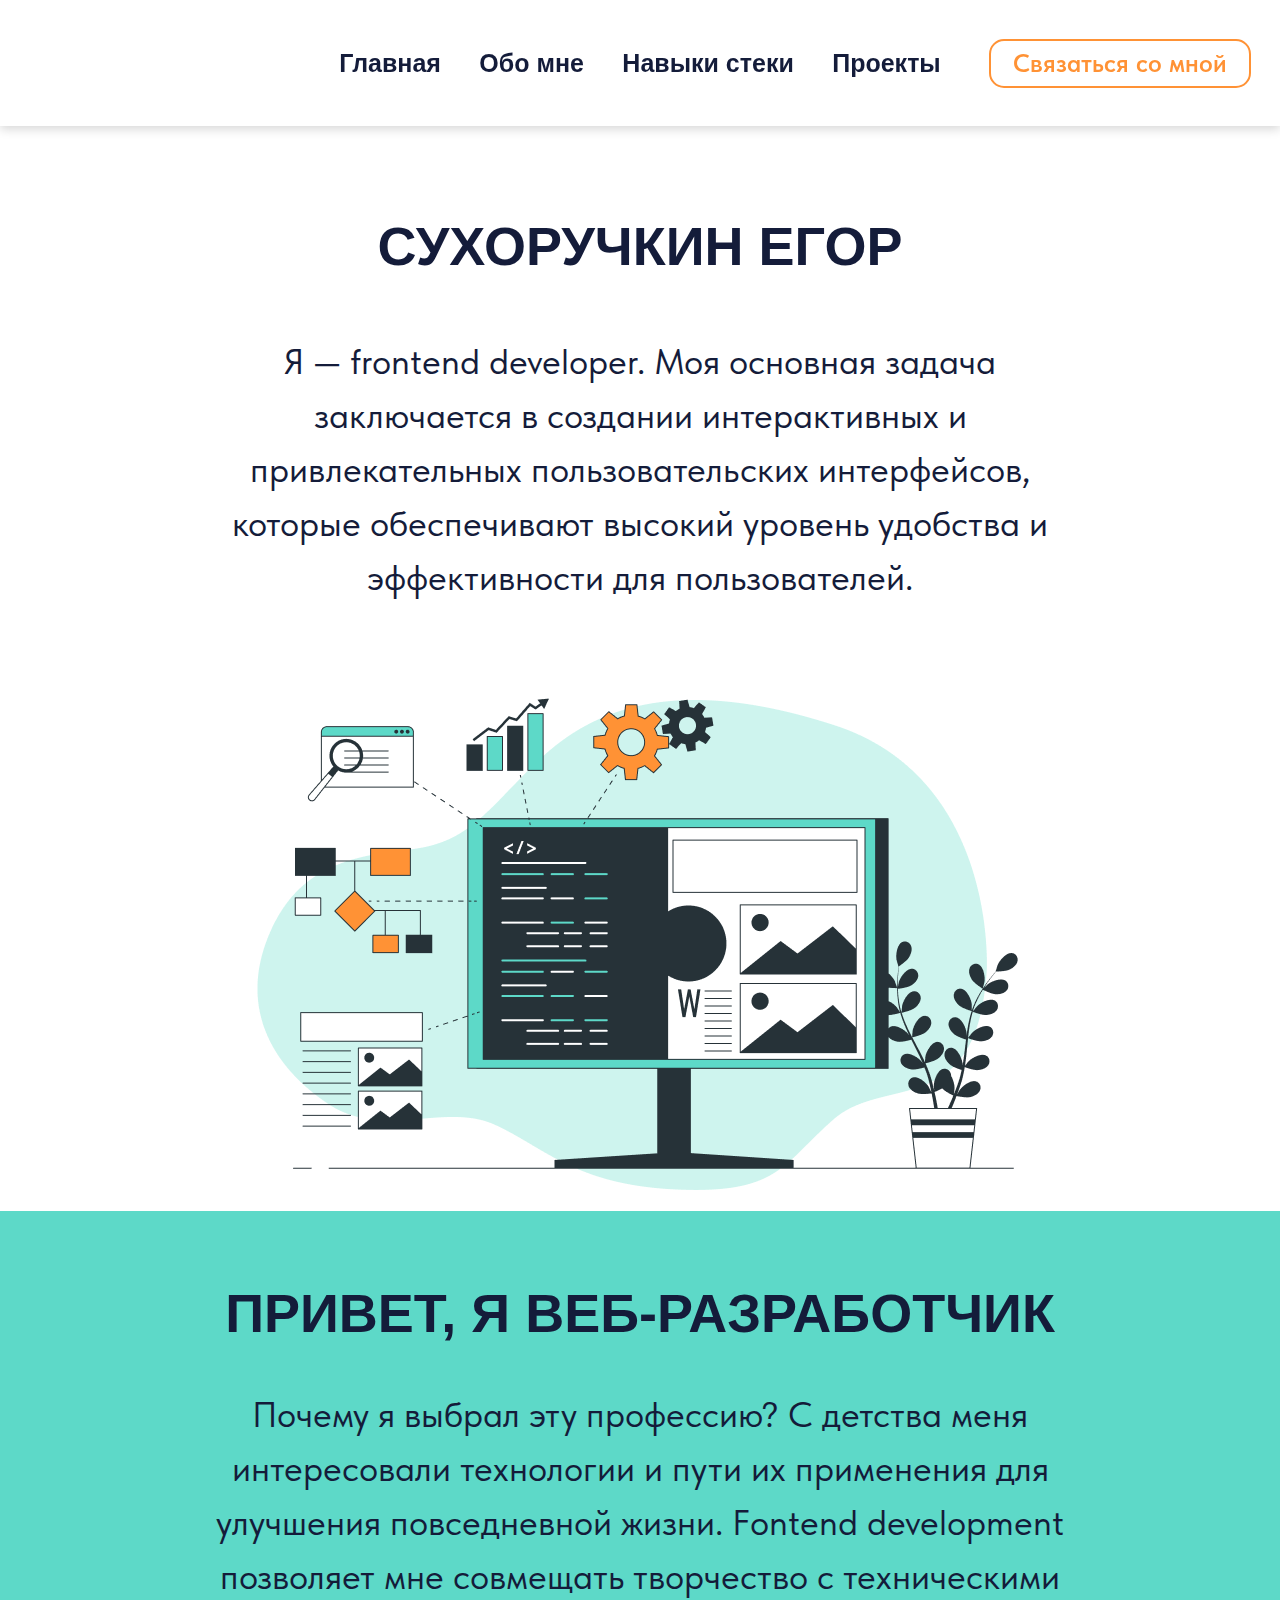
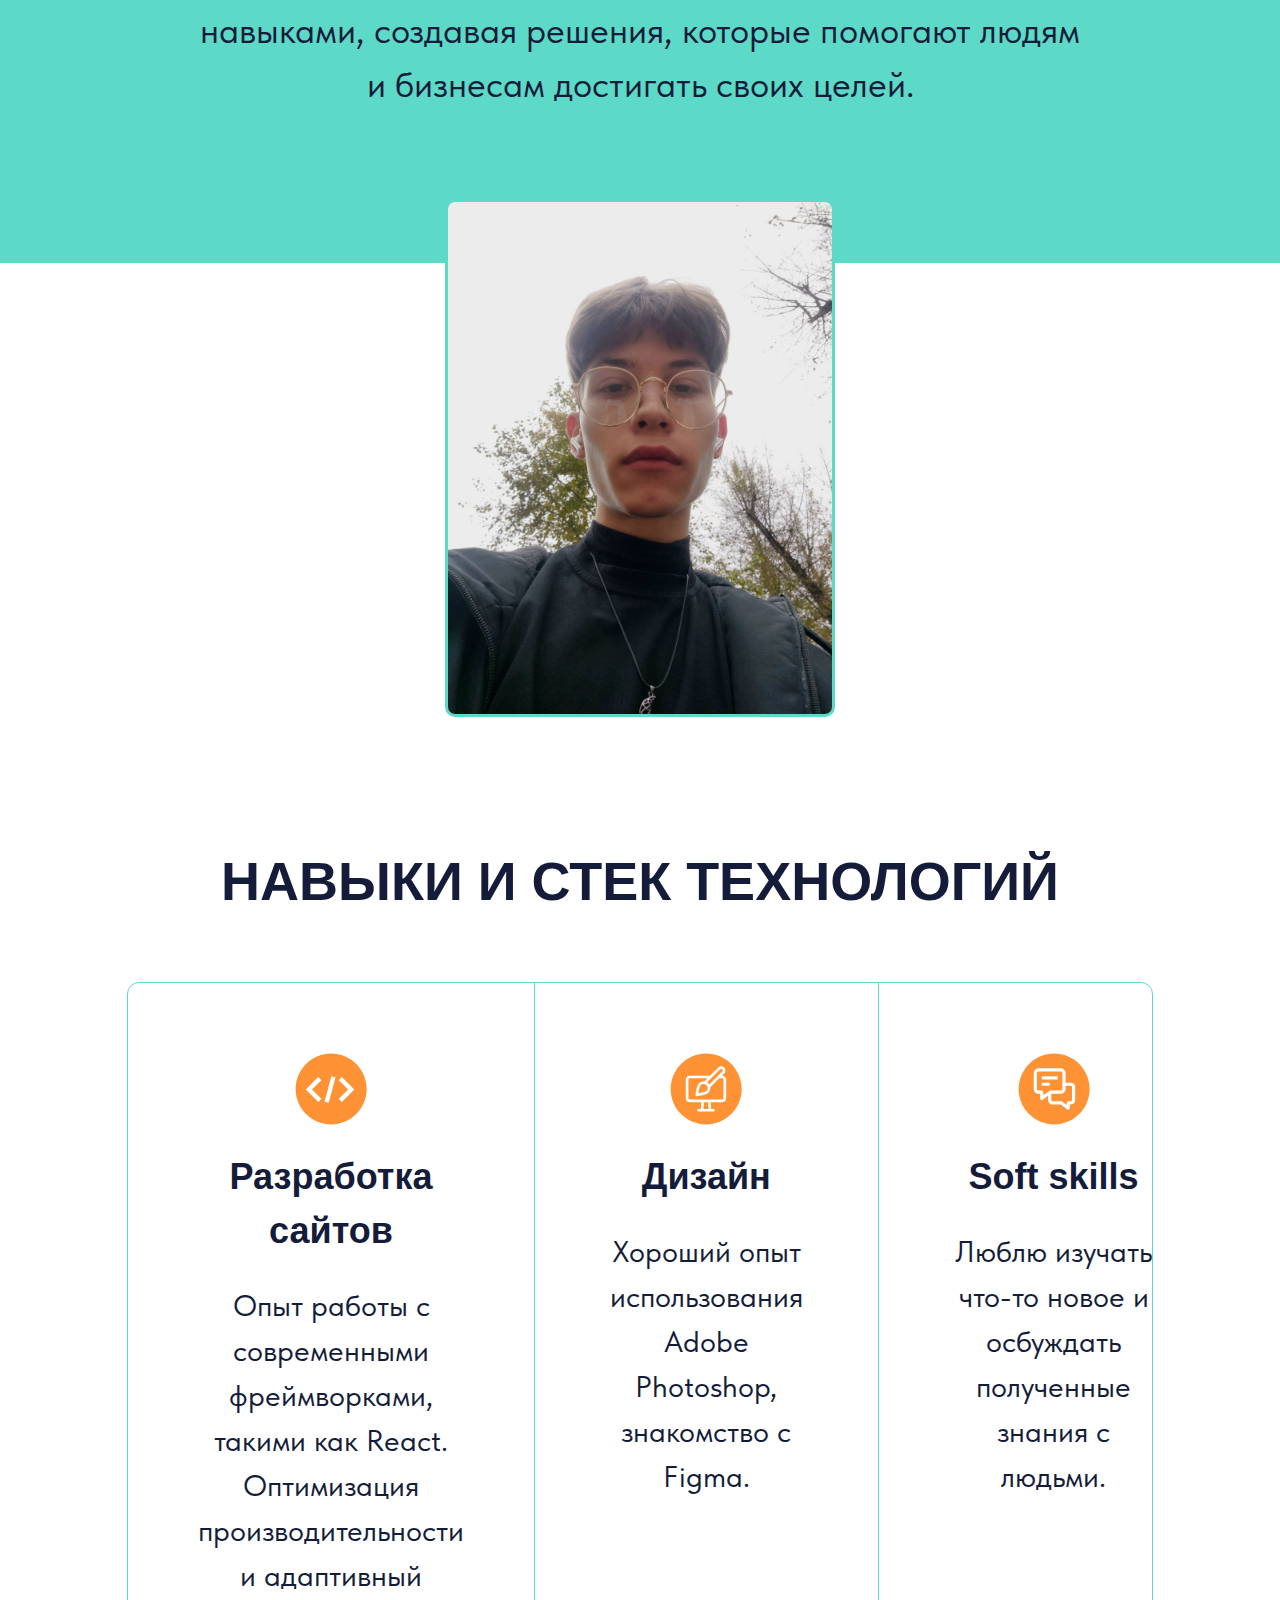
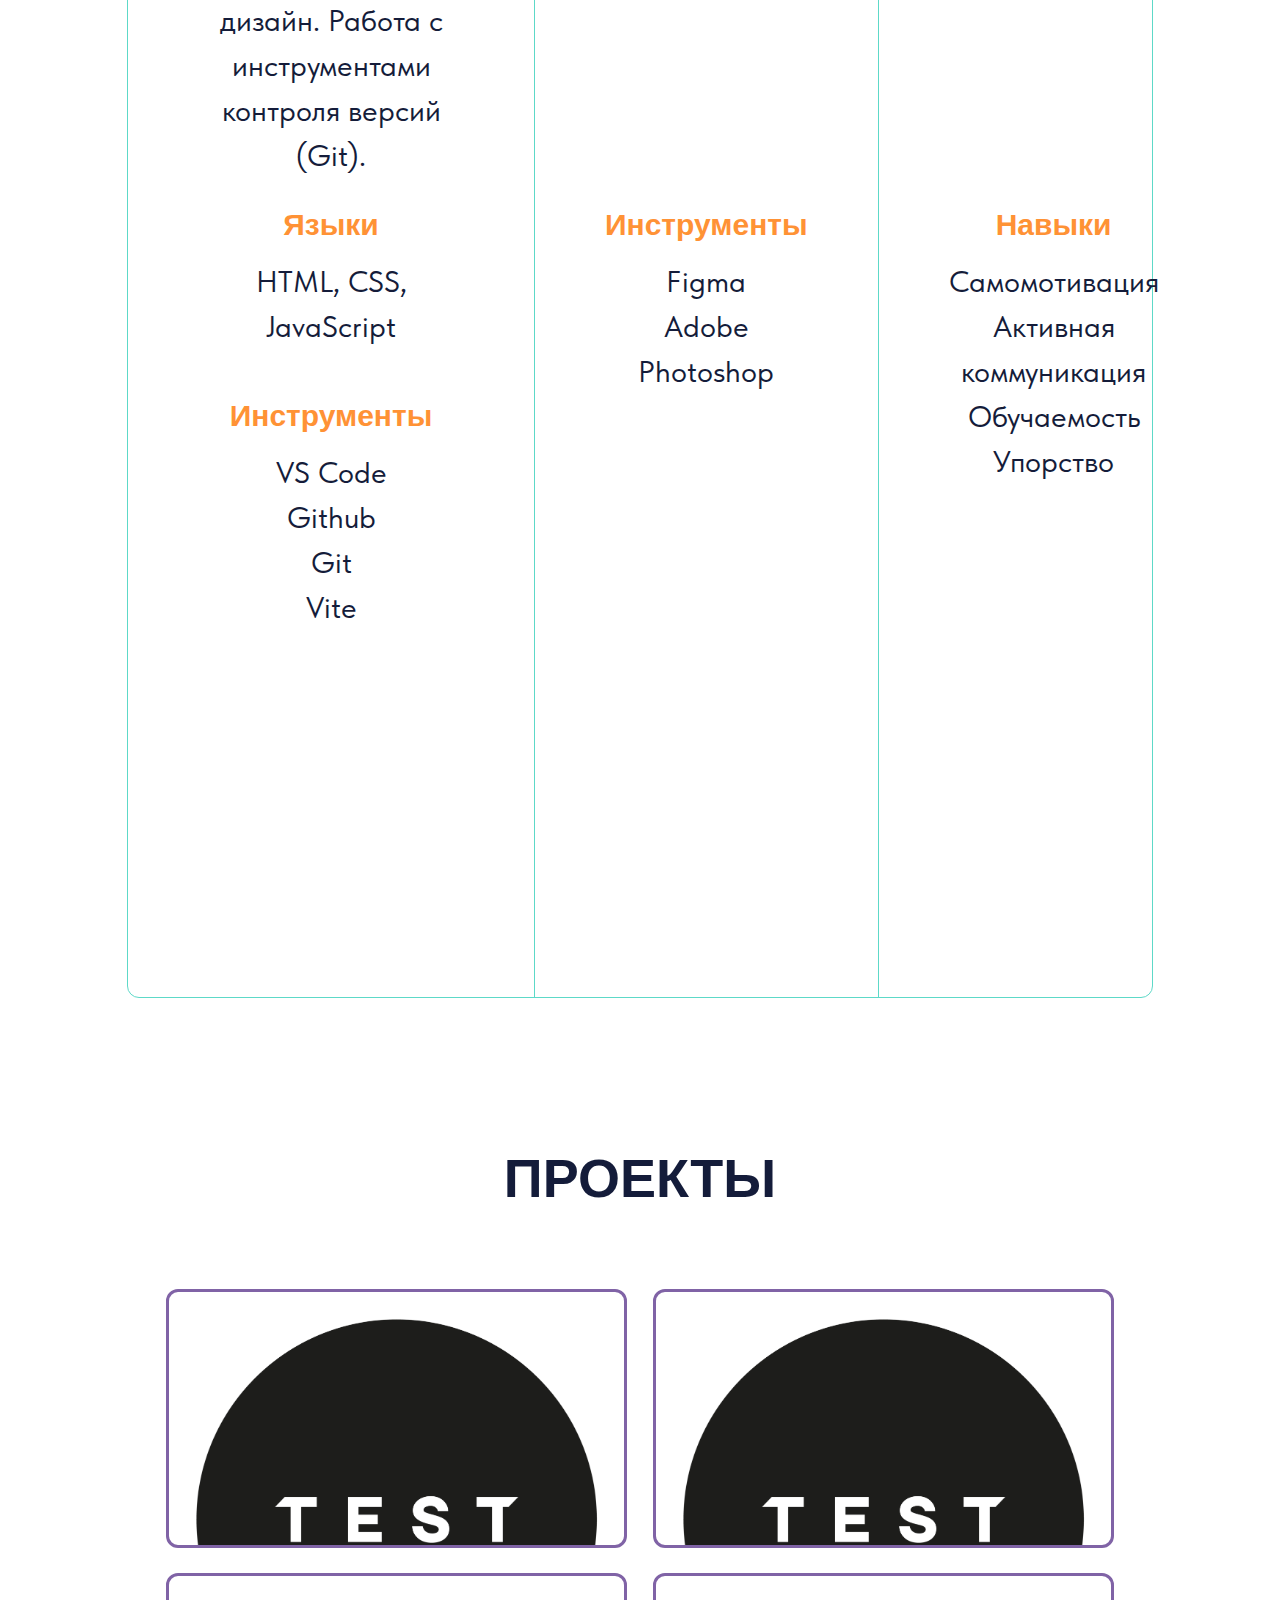
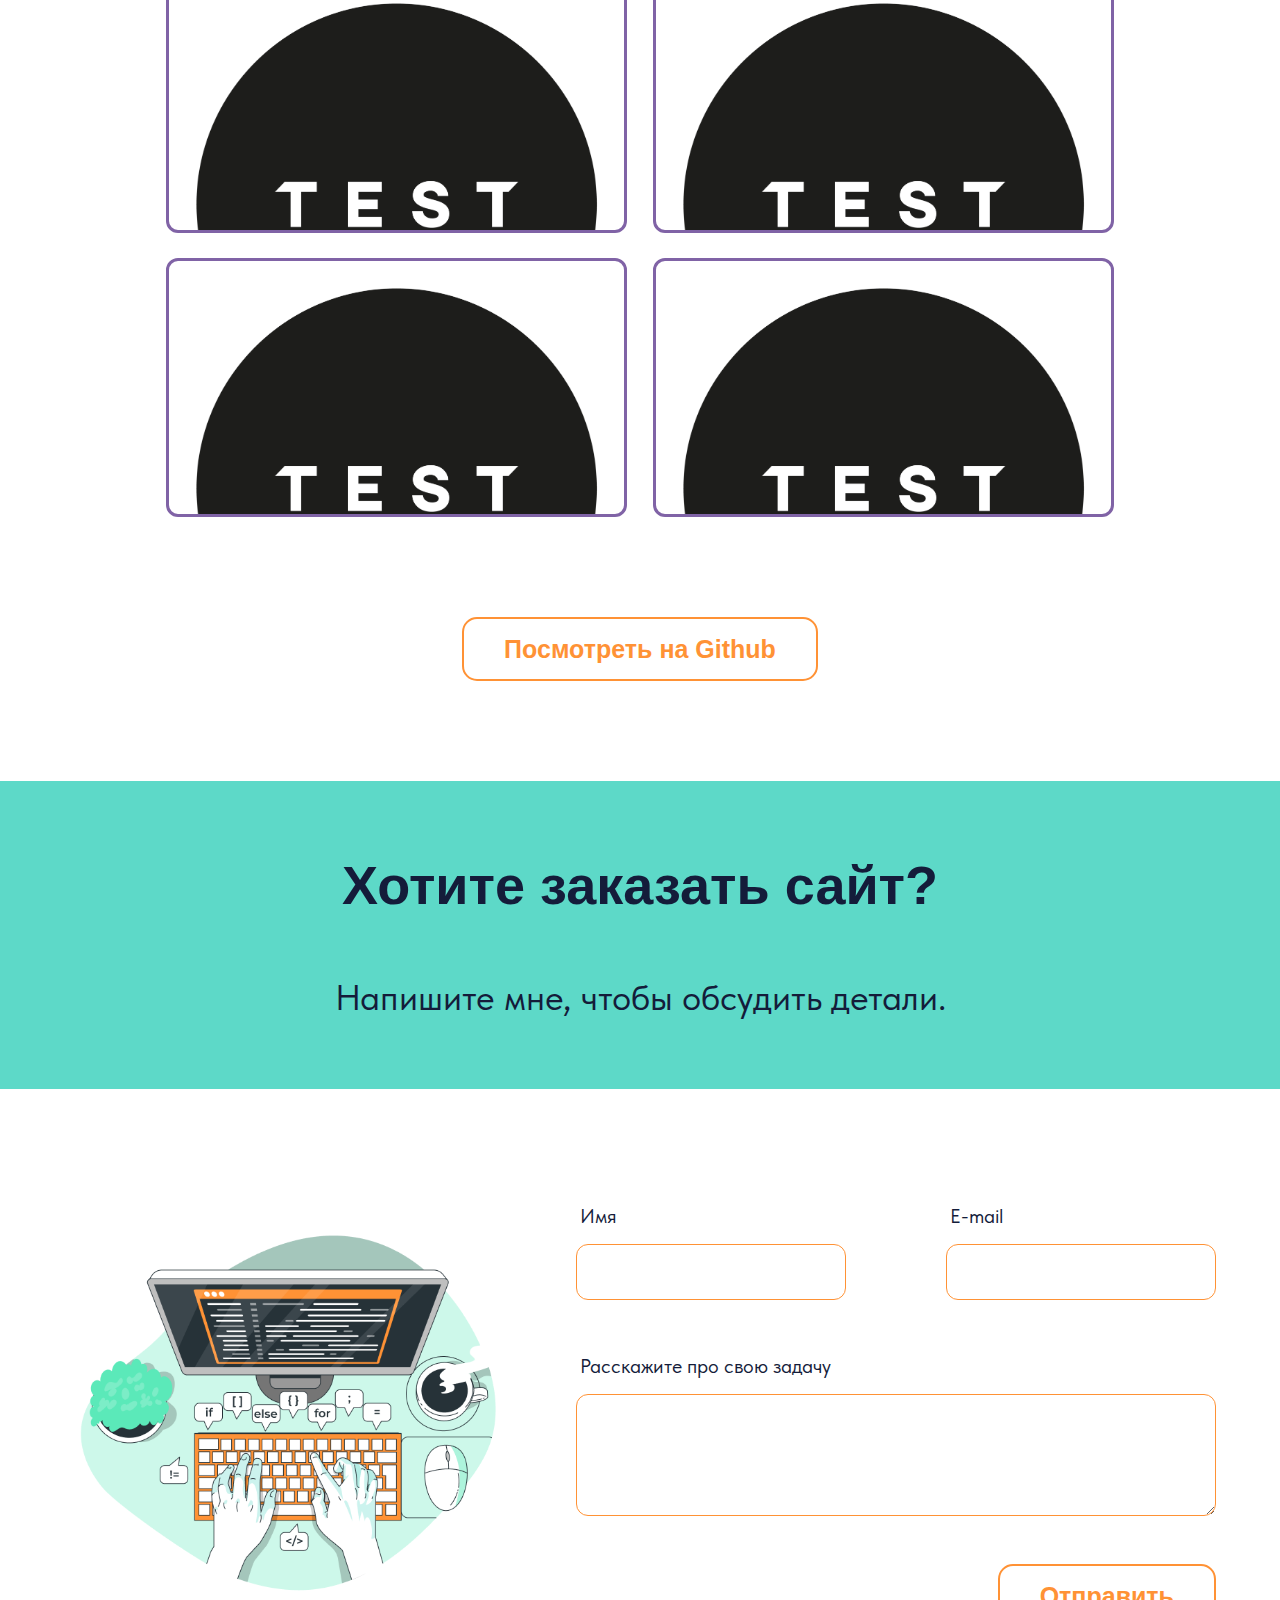
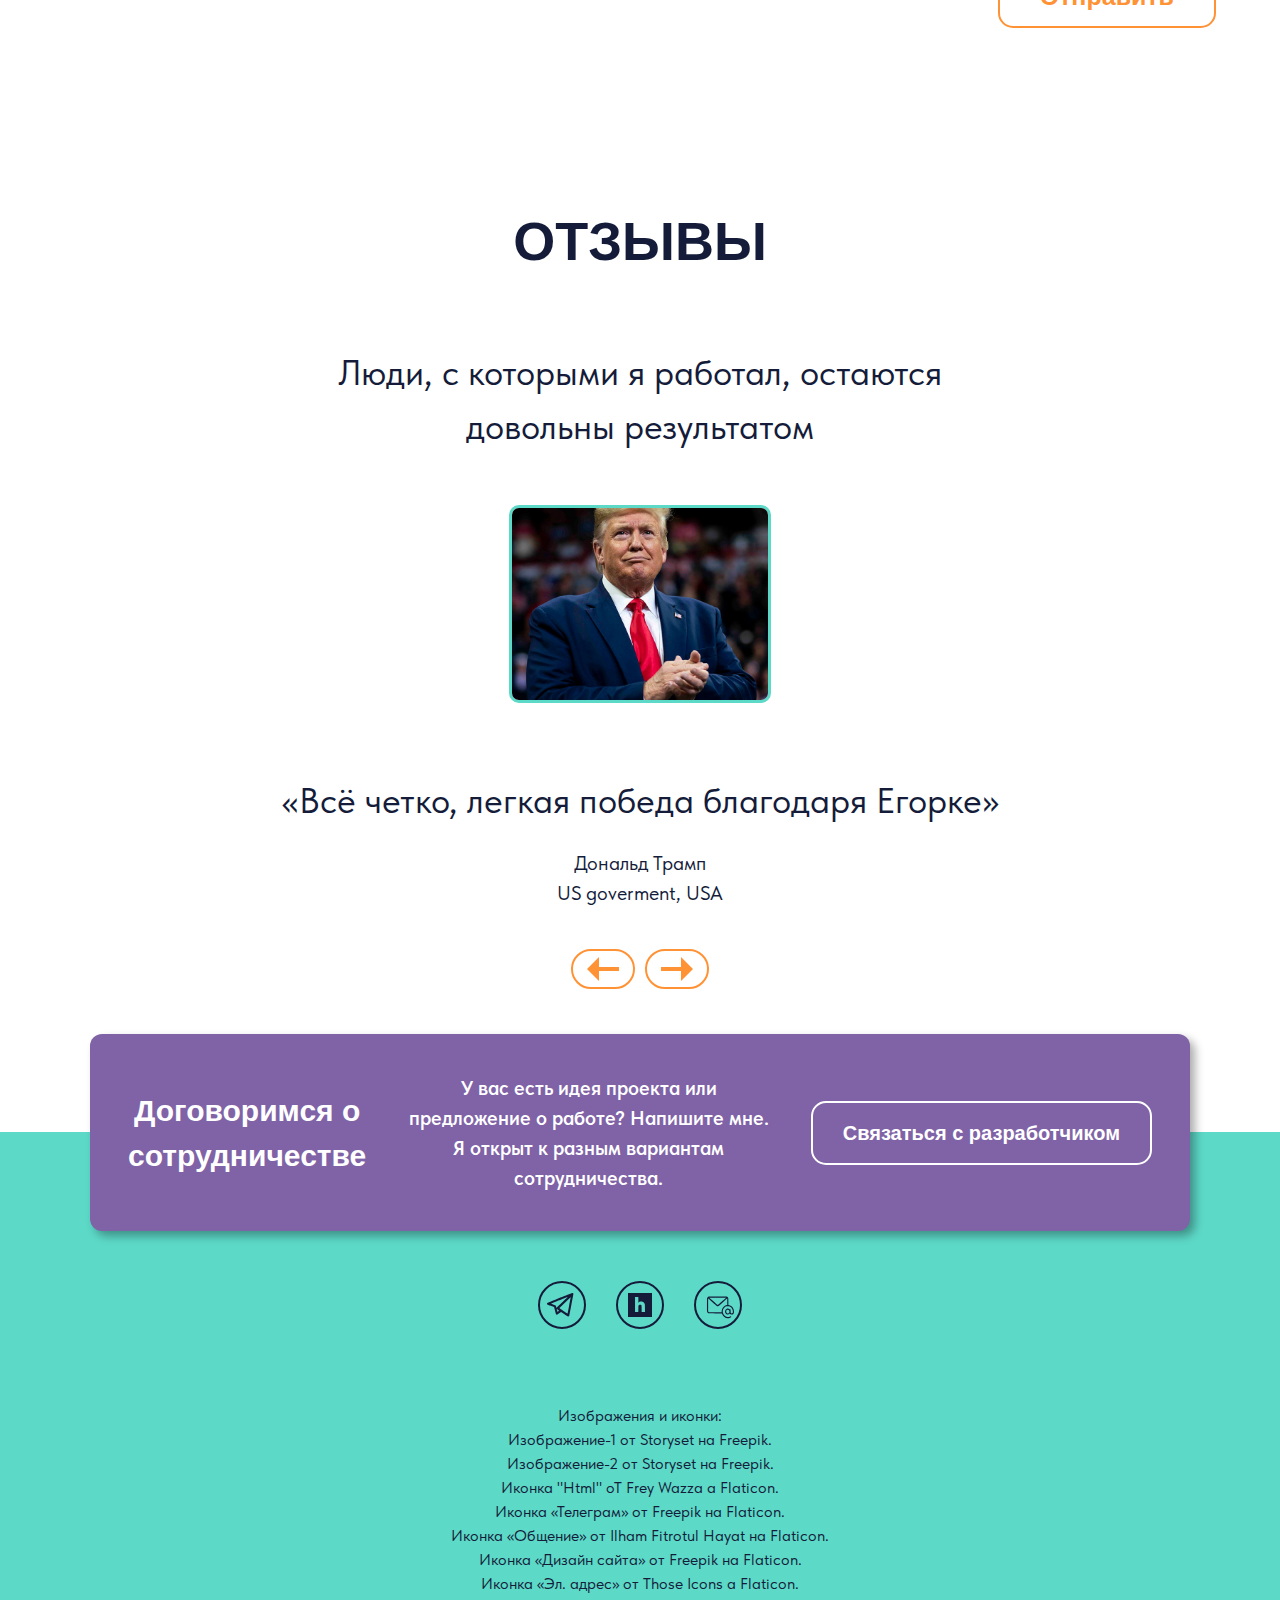
==== commit 61138c01: "someFixes" ====
--- a/index.html
+++ b/index.html
@@ -69,7 +69,7 @@
         <main>
             <section class="container" id="main">
                 <h1 class="big-header color-black fade-in-1">Сухоручкин Егор</h1>
-                <p class="main-desc desc-font color-black fade-in-2">Я — frontend разработчик. Моя основная задача заключается в создании интерактивных и привлекательных пользовательских интерфейсов, которые обеспечивают высокий уровень удобства и эффективности для пользователей.</p>      
+                <p class="main-desc desc-font color-black fade-in-2">Я — frontend developer. Моя основная задача заключается в создании интерактивных и привлекательных пользовательских интерфейсов, которые обеспечивают высокий уровень удобства и эффективности для пользователей.</p>      
                 <img class="main-pic fade-in-3" src="/assets/images/main.png">
             </section>
 
@@ -77,7 +77,7 @@
                 
                 <div class="about-details background-turquoise fade-in-1">
                     <h1 class="big-header color-black fade-in-2">Привет, я веб-разработчик</h1>
-                    <p class="about-desc desc-font color-black fade-in-3">Почему я выбрал эту профессию? Fontend development позволяет мне совмещать творчество с техническими навыками, создавая решения, которые помогают людям и бизнесам достигать своих целей. Я нацелен на результат и стремлюсь к качеству в каждом проекте.</p>
+                    <p class="about-desc desc-font color-black fade-in-3">Почему я выбрал эту профессию? С детства меня интересовали технологии и пути их применения для улучшения повседневной жизни. Fontend development позволяет мне совмещать творчество с техническими навыками, создавая решения, которые помогают людям и бизнесам достигать своих целей.</p>
                 </div>
                 <figure class="about-photo fade-in-4">
                     <img src="/assets/images/lero.jpg">
@@ -88,68 +88,28 @@
                 <h1 class="big-header color-black fade-in-1">
                     Навыки и стек технологий
                 </h1>
-
-                <!--
-                    Создаем контейнер, который содержит в себе
-                    все три колонки таблицы с навыками.
-                -->
                 <div class="skills-table fade-in-2">
-
-                    <!-- 
-                        Создаем Класс "skills-card" для одной колонки,
-                        чтобы настроить стиль отображения отдельной колонки в разделе. 
-                    -->
                     <div class="skills-card fade-in-2">
-
-                        <!--
-                            Создаем класс "skills-card-section" внутри "skills-card".
-                            Он нужен для корректной работы grid. 
-                            А также с помощью этого класса настроим в стилях 
-                            выравнивание оранжевых заголовков на одном уровне. 
-                        -->
                         <section class="skills-card-section">
                             <img 
                                 class="skills-card-icon" 
                                 src="/assets/icons/Development.svg" 
                                 alt="Иконка програмный код"
                             />
-
-                            <!--
-                                Задаем заголовок колонки с помощью <h2>, 
-                                так как на странице есть заголовки первого уровня.
-                                Это все основные заголовки разделов. 
-                                В том числе — заголовок секции «Навыки и стек», 
-                                к которой относится таблица. 
-                            -->
                             <h2 class="skills-card-header color-black">
                                 Разработка сайтов
                             </h2>
                             <p class="skills-card-text color-black">
-                                Короткое общее описание навыков в разработке: 
-                                фронтенд, бэкенд, базы данных, DevOps.
+                                Опыт работы с современными фреймворками, такими как React. Оптимизация производительности и адаптивный дизайн. Работа с инструментами контроля версий (Git).
                             </p>
                         </section>
 
                         <section class="skills-card-section">
-
-                            <!--
-                                Задаем один из подзаголовков колонки. Используем <h3>, 
-                                т.к. первый уровень – заголовок секции, второй –
-                                заголовок колонки.
-                            -->
                             <h3 class="skills-card-subheader color-orange">
                                 Языки
                             </h3>
-
-                            <!--
-                                Для оформления текста с навыками и пр. используем 
-                                ненумерованный список. С его помощью легче настроить
-                                корректное отображение текста. 
-                                Также можно использовать <p> с <br/>, который разделяет строки.
-                            -->
                             <ul class="skills-card-list color-black">
-                                <li>HTML, CSS...</li>
-                                <li>Дополните список</li>
+                                <li>HTML, CSS, JavaScript </li>
                             </ul>
                             <h3 class="skills-card-subheader color-orange">
                                 Инструменты
@@ -158,12 +118,10 @@
                                 <li>VS Code</li>
                                 <li>Github</li>
                                 <li>Git</li>
-                                <li>Дополните список</li>
+                                <li>Vite</li>
                             </ul>
                         </section>
                     </div>
-
-                    <!-- Добавляем еще две колонки таблицы с навыками. -->
                     <div class="skills-card fade-in-3">
                         <section class="skills-card-section">
                             <img 
@@ -175,7 +133,7 @@
                                 Дизайн
                             </h2>
                             <p class="skills-card-text color-black">
-                                Короткое общее описание навыков дизайна.
+                                Хороший опыт использования Adobe Photoshop, знакомство с Figma.
                             </p>
                         </section>
                         <section class="skills-card-section">
@@ -184,7 +142,7 @@
                             </h3>
                             <ul class="skills-card-list color-black">
                                 <li>Figma</li>
-                                <li>Дополните список</li>
+                                <li>Adobe Photoshop</li>
                             </ul>
                         </section>
                     </div>
@@ -200,8 +158,7 @@
                                 Soft skills
                             </h2>
                             <p class="skills-card-text color-black">
-                                Короткое общее описание софт скиллов. 
-                                Умение работать в команде и пр.
+                                Люблю изучать что-то новое и осбуждать полученные знания с людьми.
                             </p>
                         </section>
                         <section class="skills-card-section">
@@ -209,10 +166,10 @@
                                 Навыки
                             </h3>
                             <ul class="skills-card-list color-black">
-                                <li>Навык</li>
-                                <li>Навык</li>
-                                <li>Навык</li>
-                                <li>Навык</li>
+                                <li>Самомотивация</li>
+                                <li>Активная коммуникация</li>
+                                <li>Обучаемость</li>
+                                <li>Упорство</li>
                             </ul>
                         </section>
                     </div>
@@ -224,44 +181,42 @@
                 <div class="projects-display fade-in-2">
                     <figure class="projects-card">
                         <figcaption class="projects-card-caption">
-                            Короткое описание проекта: в чем его суть, что было сделано
+                            Учебный проект: "Сайт рейтингов аниме на React."
+                            <a class="animated" href="https://github.com/lerofanTastic/reactFirstPract">Посмотреть сайт</a>
+                        </figcaption>
+                    </figure>
+                    <figure class="projects-card">
+                        <figcaption class="projects-card-caption">
+                            Учебный проект: "Мностраничный сайт ресторана."
+                            <a class="animated" href="https://github.com/lerofanTastic/fewPagesRestaurant">Посмотреть сайт</a>
+                        </figcaption>
+                    </figure>
+                    <figure class="projects-card">
+                        <figcaption class="projects-card-caption">
+                            Учебный проект: "Сайт магазина сантехники"
+                            <a class="animated" href="https://github.com/lerofanTastic/PlumbingStore">Посмотреть сайт</a>
+                        </figcaption>
+                    </figure>
+                    <figure class="projects-card">
+                        <figcaption class="projects-card-caption">
+                            Учебный проект: "Лендинг путешествия в Санкт-Петербург"
+                            <a class="animated" href="https://github.com/lerofanTastic/SaintPetersburgTour">Посмотреть сайт</a>
+                        </figcaption>
+                    </figure>
+                    <figure class="projects-card">
+                        <figcaption class="projects-card-caption">
+                            Учебный проект: "Чат на jQuery"
+                            <a class="animated" href="https://github.com/lerofanTastic/chatJquery">Посмотреть сайт</a>
+                        </figcaption>
+                    </figure>
+                    <figure class="projects-card">
+                        <figcaption class="projects-card-caption">
+                            Дипломный проект: ""
                             <a class="animated" href="https://example.com">Посмотреть сайт</a>
                         </figcaption>
                     </figure>
-                    <figure class="projects-card">
-                        <figcaption class="projects-card-caption">
-                            Короткое описание проекта: в чем его суть, что было сделано
-                            <a class="animated" href="https://example.com">Посмотреть сайт</a>
-                        </figcaption>
-                    </figure>
-                    <figure class="projects-card">
-                        <figcaption class="projects-card-caption">
-                            Короткое описание проекта: в чем его суть, что было сделано
-                            <a class="animated" href="https://example.com">Посмотреть сайт</a>
-                        </figcaption>
-                    </figure>
-                    <figure class="projects-card">
-                        <figcaption class="projects-card-caption">
-                            Короткое описание проекта: в чем его суть, что было сделано
-                            <a class="animated" href="https://example.com">Посмотреть сайт</a>
-                        </figcaption>
-                    </figure>
-                    <figure class="projects-card">
-                        <figcaption class="projects-card-caption">
-                            Короткое описание проекта: в чем его суть, что было сделано
-                            <a class="animated" href="https://example.com">Посмотреть сайт</a>
-                        </figcaption>
-                    </figure>
-                    <figure class="projects-card">
-                        <figcaption class="projects-card-caption">
-                            Короткое описание проекта: в чем его суть, что было сделано
-                            <a class="animated" href="https://example.com">Посмотреть сайт</a>
-                        </figcaption>
-                    </figure>
-                </div>
-
-                <!-- Задаем появление кнопки на третьем этапе анимации. -->
-                <a class="projects-button color-orange fade-in-3 animated" href="https://github.com/username">
+                </div>
+                <a class="projects-button color-orange fade-in-3 animated" href="https://github.com/lerofanTastic">
                     <span class="projects-button-text">Посмотреть на Github</span>
                 </a>
             </section>
@@ -348,7 +303,7 @@
                         src="/assets/icons/TG-white.svg"
                     />
                 </a>
-                <a class="footer-social-container animated" href="https://habr.com/ru/users/example">
+                <a class="footer-social-container animated" href="https://career.habr.com/leroty">
                     <img
                         class="footer-social-icon" 
                         src="/assets/icons/Habr.svg" 
--- a/styles/common.css
+++ b/styles/common.css
@@ -4,21 +4,11 @@
  * изменение значений в будущем. для                 *    
  *****************************************************/
  :root {
-  /* Цвет обозначаем четырехбуквенным сокращением.
-   * Оно более краткое и помогает сохранить единство
-   * в обозначении цветов.
-   * Слово color добавлять в начале необязательно,
-   * но это сильно улучшает читаемость. */
   --color-blck: #141c3a;
   --color-orng: #ff9235;
   --color-turq: #5dd9c8;
   --color-purp: #8063a6;
   --color-whit: #ffffff;
-  /* Для переменных стиля используем семантические
-   * обозначения элементов, к которым они относятся.
-   * В более крупных проектах рекомендуем делать
-   * наборы стилей по размерам, ролям (заголовок, подзаголовок)
-   * и другим параметрам. */
   --text-p: 400 36px/54px "TildaSans", sans-serif;
   --text-button: 400 25px/30px "TildaSans", sans-serif;
   --text-proj-desc: 400 25px/27px "TildaSans", sans-serif;
@@ -32,93 +22,47 @@
   --text-box-button: 700 20px/30px "TildaSans", sans-serif;
   --text-form-label: 400 20px/36px "TildaSans", sans-serif;
   --text-footer: 400 16px/24px "TildaSans", sans-serif;
-  /* Задаем переменные для тени.
-   * Цвет тени задан hex-значением, но можно 
-   * использовать rgba, где последнее 
-   * значение (из 4х) это alpha. */
   --nav-shadow: 0px 3px 10px 0px #0000002a;
   --card-shadow: 5px 5px 10px 0px #00000055;
-  /* Задаем переменные для рамок. 
-   * Обратите внимание, что переменные могут ссылаться 
-   * на другие переменные. Это еще сильнее
-   * упрощает изменение значений в будущем. */
   --table-border: 1px solid var(--color-turq);
   --img-border: 3px solid var(--color-turq);
   --button-border: 2px solid var(--color-orng);
 }
 
-/***********************************
-* Задаем общие для страницы стили *
-***********************************/
 html {
-  /* Задаем плавную прокрутку при нажатии на ссылку с id элемента.
-   * Без этой настройки будет происходить мгновенное 
-   * перемещение к этому элементу. */
   scroll-behavior: smooth;
 }
 
 body {
-  /* Задаем отступ навбару. Отступ равен высоте навбара в макете.
-   * Отступ нужен потому, что навбар зафиксирован сверху страницы. 
-   * Если отступа не будет, навбар будет закрывать часть контента
-   * в разделах при прокрутке страницы. */
   margin-top: 126px;
 }
 
-/* Задаем изменения курсора (стрелочки на палец)
-* при наведении на любую кнопку страницы.
-* У всех элементов тега <a> это свойство
-* задается браузером по-умолчанию, а для
-* <button> его требуется задавать вручную. */
 button {
   cursor: pointer;
 }
 
-/*****************************
-* Общие классы для разделов *
-*****************************/
-/* Задаем стили для всех элементов <section> в <main>. */
 .container {
-  /* Задаем ширину контейнера 100% от ширины экрана.
-   * Высота будет зависеть от высоты контента. */
   width: 100%;
   display: flex;
   flex-direction: column;
   align-items: center;
-  /* Задаем контейнерам <section> scroll-margin-top
-   * со значением, которое равно высоте навбара.
-   * Это также нужно для того, чтобы часть контейнера
-   * не скрывалась под навбаром. 
-   * Задаем этот отступ контейнерам, т.к.
-   * именно к ним привязанны ссылки на разделы. */
   scroll-margin-top: 126px;
 }
 
-/* Задаем стили для основных заголовков — заголовков каждого раздела страницы.
-* Все заголовки заданы через <h1>, но потенциально это может измениться.
-* Поэтому стилизуем их с помощью селектора по классу,
-* а не по самому тегу. */
 .big-header {
   padding: 0;
   margin: 0;
   font: 700 54px/81px "TildaSans", sans-serif;
   text-align: center;
-  /* Все заголовки разделов страницы написаны заглавными буквами.
-   * Настраиваем такое отображение через свойство text-transform.
-   * Это правильнее и удобнее, чем набирать каждый раз заголовки капсом вручную. */
   text-transform: uppercase;
   max-width: 90vw;
 }
 
-/* Задаем стили шрифта для всех описаний в разделах сайта. */
 .desc-font {
   font: var(--text-p);
   text-align: center;
 }
 
-/***************************************************
-* Стили цветов (комбинируются с другими классами) *
-***************************************************/
 .color-black {
   /* черный цвет текста */
   color: var(--color-blck);
--- a/styles/navbar.css
+++ b/styles/navbar.css
@@ -6,46 +6,22 @@
   height: 126px;
   margin: 0;
   padding: 0;
-  /* Фиксируем навбар с помощью свойства position: fixed.
-   * Оно сделает так, чтобы навбар всегда оставался
-   * вверху страницы при прокрутке. */
   position: fixed;
   top: 0;
-  /* Задаем z-index. Он должен быть больше, чем любой другой
-   * на странице, чтобы навбар не скрывался под другими элементами. */
   z-index: 10;
   display: flex;
-  /* Навбар состоит из двух частей: ссылок на разделы и кнопки.
-   * Выравниваем первую часть навбара (ссылки) по правому, 
-   * а не по левому краю с помощью justify-content: flex-end.
-   * Используется flex-end, так как отображение flex 
-   * по умолчанию — row, а не row-reverse. */
   justify-content: flex-end;
   align-items: center;
-  /* Создаем тень для навбара. */
   box-shadow: var(--nav-shadow);
-  /* Задаем навбару background-color. Это нужно, чтобы при прокрутке
-   * страницы навбар перекрывал другой контент.
-   * Если не задать фон, навбар будет прозрачным и из-под него
-   * будет видно другой контент страницы. */
   background-color: var(--color-whit);
 }
 
 nav.mobile-nav {
-  /* Скрываем по умолчанию отдельный navbar для мобильных устройств. */
   display: none;
   justify-content: space-between;
   padding: 38.5px 60px;
   align-items: flex-start;
   box-sizing: border-box;
-  /* Задаем стили, которые отличаются от большого навбара для декстопа.
-   * Отменяем заданную высоту, т.к. высота мобильного навбара обеспечивается
-   * иначе: с помощью высоты и отступов внутренних элементов.
-   * Эти изменения нужны потому, что высота мобильного навбара
-   * увеличивается, когда открывается бургерное меню. 
-   * Для того, чтобы этот момент отображался корректно, важно, чтобы
-   * высота подстраивалась под это автоматически. 
-   * Если задана конкретная высота, этого не произойдет. */
   height: unset;
   transition: all 0.3s ease-in;
 }
@@ -53,17 +29,10 @@
 .mobile-nav summary {
   width: 49px;
   height: 49px;
-  /* Добавляем иконку бургерного меню. 
-   * Добавляем картинку как фон, а не как отдельный элемент. 
-   * Так ее проще заменить на ховере. Также это упрощает настройку размера. */
   background-image: url(../assets/icons/Menu.svg);
-  /* Добавим курсор на кнопку меню на случай, если кто-то откроет сайт на компьютере в узком окне. */
   cursor: pointer;
 }
 
-/* Используем [open] для <details>. 
-* Он применяет к элементу встроенные состояния браузера для <details>:
-* открытое или скрытое. Также позволяет настроить стили. */
 .mobile-nav details[open] {
   display: flex;
   flex-direction: column;
@@ -77,33 +46,16 @@
 }
 
 nav ul {
-  /* Отключаем форматирование списка. Не отключаем его в начале
-   * вместе с другими стилями по умолчанию, т.к. на странице может появиться
-   * список, которому нужно оформление по умолчанию. */
   list-style: none;
-  /* Делим навбар на три части: пустой отступ 25%,
-   * сама навигация 50% и контейнер для кнопки — 25%. */
   width: 50%;
   margin: 45px 0 45px 25%;
   padding: 0;
-  /* Задаем ссылкам отображение display: flex как для контейнера-родителя 
-   * с кнопками навбара (элементами <li>). Это нужно для корректного выравнивания 
-   * их по ширине навбара. */
   display: flex;
-  /* Задаем выравнивание ссылкам навбара.
-   * Направление Flexbox горизонтальное по умолчанию, поэтому 
-   * выравниваем элементы с помощью justify-content: space-around. 
-   * Так ссылки распределяются по всей ширине родителя.
-   * Используем space-around, а не space-between, чтобы сохранить
-   * отступ от кнопки справа на более узких экранах. 
-   * Если выбрать space-between, ссылки «прилипнут» к краям 
-   * контейнера-родителям и отступ от кнопки может стать очень маленьким. */
   justify-content: space-around;
   align-items: center;
 }
 
 .mobile-nav ul {
-  /* Задаем мобильному навбару стили, которые отличаются от десктопного. */
   margin: 0;
   padding-top: 38.5px;
   width: 100%;
@@ -113,45 +65,28 @@
   gap: 25px;
 }
 
-/* Задаем стили для ссылок в навигации. */
 .nav-button {
   font: 700 25px/36px "TildaSans", sans-serif;
 }
 
-/* Задаем стили для кнопки связаться в навбаре. */
 .contact-button {
   border: var(--button-border);
   padding: 9px 22px;
   border-radius: 15px;
   margin: 0;
-  /* Не задаем здесь свойство color здесь, так как 
-   * цвет задается классом color-orange */
 }
 
 .contact-button:hover {
   background-color: var(--color-orng);
-  /* Задаем стили для ховера кнопки. Цвет текста 
-   * в элементе задается через наследования цвета 
-   * от родительского элемента с классом color-orange (см. ниже). 
-   * Поэтому в ховере нужно задать другой цвет тексту через color.
-   * Специфичность псевдокласса hover выше, чем у наследуемого цвета.
-   * Поэтому при наведении курсора мыши на кнопку 
-   * цвет текста color-orange будет меняться на белый. */
   color: var(--color-whit);
 }
 
-/* Задаем стили для текста внутри кнопки связаться */
 .contact-button-text {
   font: var(--text-bold-button);
-  /* Задаем цвет текста через наследование 
-   * из родительского элемента contact-button. 
-   * Цвет у contact-button задается через общий класс
-   * с цветом color-orange. */
   color: inherit;
 }
 
 .contact-button-container {
-  /* Про 25% см выше (строка 83, селектор nav ul) */
   width: 25%;
   display: flex;
   justify-content: center;
@@ -163,8 +98,6 @@
   margin: 0 5%;
 }
 
-/* Меняем отступы на размере экрана достаточно большом, чтобы уместить навбар,
-* но недостаточно маленьком, чтобы мобильный навбар смотрелся адекватно. */
 @media screen and (max-width: 1100px) {
   nav ul {
       width: 60%;
@@ -177,8 +110,6 @@
   }
 }
 
-/* На экранах шириной 900px и меньше, скрываем десктопный навбар 
-* и показываем мобильный. */
 @media screen and (max-width: 900px) {
   nav {
       display: none;
--- a/styles/main.css
+++ b/styles/main.css
@@ -12,23 +12,6 @@
 }
 
 .main-pic {
-  /* Задаем максимальную ширина картинки, чтобы
-   * она не вылезала за пределы экрана при уменьшении размера окна. 
-   * И при этом не растягивалась бы в случаях, когда 80%
-   * от ширины экрана — это больше, чем естественная ширина картинки.
-   * * * * * * * * * * * * * * * * * * * * * * * * *
-   * Высоту картинки не задаем, поскольку здесь для
-   * отображения это роли не играет.
-   * Если задан только один параметр (ширина или высота),
-   * второй будет рассчитан автоматически, 
-   * чтобы сохранить пропорции.
-   * * * * * * * * * * * * * * * * * * * * * * * * *
-   * Задаем ширину через относительную единицу vw,
-   * которая равна 1% ширины экрана.
-   * vw отличается от процента тем, что опирается
-   * на ширину окна, а не родительского элемента.
-   * Позволяет задавать высоту в процентах
-   * от ширины и наоборот. */
   max-width: 80vw;
   margin: 66px 0 0 0;
   padding: 0;
--- a/styles/about.css
+++ b/styles/about.css
@@ -16,44 +16,17 @@
 }
 
 .about-photo {
-  /* Для фотографии используем относительную высоту и ширину,
-   * которые опираются на размеры окна.
-   * Это помогает сохранить корректное соотношение сторон (здесь 3:4)
-   * при изменении размера окна. 
-   * Проценты (%) не дают возможности сохранять правильное соотношение,
-   * т.к. опираются на размеры родительского элемента, а не окна. */
   width: 30vmax;
   height: 40vmax;
-  /* Добавляем отрицательный margin, чтобы фото заезжало на элемент выше.
-   * Задаем его также через vw, так как высота фото динамична и зависит
-   * от размера окна пользователя. 
-   * margin в таком случае тоже должен быть динамичным.
-   * Задаем margin так, чтобы изображение заезжало на элемент выше 
-   * примерно на 1/4 своей высоты. */
   margin: -5vw 0 7.03vh 0;
   padding: 0;
   border: var(--img-border);
   border-radius: 10px;
-  /* Рамка картинки border и скругление углов указываются на контейнере для картинки,
-   * а не на самой картинке. 
-   * Поэтому нужно скрыть края картинки, которые могут 
-   * выступать за рамки скругления. 
-   * Для этого используем свойство overflow.
-   * Углы у самой картинки скруглять не стоит. Рамка здесь накладывается
-   * на родительский элемент, а не на саму картинку. 
-   * Если скруглить углы и у картинки тоже, то скругления рамки
-   * и картинки не совпадут. Это будет выглядеть плохо. */
   overflow: hidden;
 }
 
 .about-photo img {
   height: 100%;
   width: 100%;
-  /* Обрезанием фото под нужный размер контейнера и центрируем
-   * изображение. 
-   * Делаем это с помощью object fit.
-   * Если его не указать, отображаться будет только левый 
-   * верхний угол картинки, и размер картинки не будет 
-   * подогнан под размеры контейнера. */
   object-fit: cover;
 }--- a/styles/skills.css
+++ b/styles/skills.css
@@ -9,27 +9,19 @@
   width: 80%;
   border-radius: 12px;
   border: var(--table-border);
-  /* В этой секции используем grid, а не Flexbox.
-   * Именно grid позволяет наиболее точно оформить
-   * оранжевые подзаголовки. Выровнять их на одном уровне,
-   * несмотря на высоту текста над ними */
   display: grid;
-  /* Задаем 3 колонки равной ширины. */
   grid-template-columns: 1fr 1fr 1fr;
   margin-bottom: 70px;
 }
 
 .skills-card {
   border-left: var(--table-border);
-  /* Про выбор grid вместо flex см. выше. */
   display: grid;
-  /* Задаем 2 строки равной высоты. */
   grid-template-rows: 1fr 1fr;
   padding: 70px;
 }
 
 .skills-card:first-child {
-  /* Убираем левую границу у первого элемента. */
   border-left: 0px;
 }
 
@@ -68,7 +60,6 @@
 }
 
 .skills-card-list {
-  /* Убираем маркеры у списка. */
   list-style: none;
   font: var(--text-table);
   text-align: center;
@@ -78,14 +69,9 @@
 }
 
 .skills-card-list:last-child {
-  /* Убираем нижний внутренний отступ у последнего элемента.
-   * Можно и вычесть его и из нижнего паддинга родительского элемента. */
   padding-bottom: 0;
 }
 
-/* Задаем отдельную ширину всей таблице для экранов шириной 1250px и уже. 
-* Таблица увеличивается относительно ширины экрана с 80% до 90%.
-* Это выглядит органичнее. */
 @media screen and (max-width: 1250px) {
   .skills-table {
       width: 90%;
@@ -94,33 +80,21 @@
 
 @media screen and (max-width: 1100px) {
   .skills-table {
-      /* Задаем таблице ширину меньше, чем изначальные 80%,
-       * чтобы на более крупных экранах это выглядело орагничнее. */
       width: 70%;
-      /* Меняем отображение таблицы на flexbox,
-       * чтобы настроить корректное отображение 
-       * на экранах 1100px и уже.*/
       display: flex;
       flex-direction: column;
-      /* Растягиваем колонку на всю ширину экрана. */
       align-items: stretch;
       justify-content: center;
   }
   .skills-card {
-      /* Так как при размерах экрана 1100px и меньше
-       * колонки превратились в строки,
-       * убираем левые границы и добавляем верхние. */
       border-left: none;
       border-top: var(--table-border);
-      /* Изменяем отображение на flexbox, так как выравнивание
-       * оранжевых подзаголовков больше не нужно. */
       display: flex;
       flex-direction: column;
       align-items: center;
       justify-content: center;
   }
   .skills-card:first-child {
-      /* Убираем верхнюю границу у первого элемента. */
       border-top: none;
   }
 }--- a/styles/projects.css
+++ b/styles/projects.css
@@ -8,15 +8,8 @@
 .projects-display {
   width: 80%;
   display: flex;
-  /* Задаем flex-wrap, чтобы карточки были не в одну строку и их количество 
-   * можно было динамически менять. */
   flex-wrap: wrap;
-  /* Задаем расстояние между карточками с помощью gap.
-   * Не используем здесь space-between, чтобы сохранить соотношение
-   * сторон скриншотов 16:9. */
   gap: 2vw;
-  /* Центрируем карточки на случай, 
-   * если количество карточек не будет кратно трем */
   justify-content: center;
 }
 
@@ -25,35 +18,13 @@
   margin: 0;
   width: 24vw;
   height: 13.5vw;
-  /* Используем box-sizing: border-box, чтобы толщина границ 
-   * учитывалась в размер карточки и flex-wrap
-   * работал корректно. */
   box-sizing: border-box;
   border: 3px solid var(--color-purp);
   border-radius: 12px;
-  /* Задаем карточкам background. Изображение теперь вставляем не в HTML,
-   * а в CSS через background.
-   * При этом у фона появляется два слоя: сама картинка и белый фон под ней.
-   * Белый фон нужен, чтобы карточка не становилась пустой в момент, 
-   * когда происходит transition — смена скриншота на фиолетовый цвет. */
-  background: url(../assets/img/screenshot.png), var(--color-whit);
-  /* Используем background-size: cover, чтобы размер картинки 
-   * уменьшался до размеров карточки и не оставлял пустых мест. */
+  background: url(../assets/images/screenshot.png), var(--color-whit);
   background-size: cover;
   overflow: hidden;
-  /* Задаем z-index, чтобы у transition было стартовое значение. */
   z-index: 4;
-  /* Задаем transition для плавного изменения размера карточки при наведении.
-   * Задаем z-index, чтобы карточки не накладывались друг на друга, 
-   * когда заканчивается hover.
-   * Если не настроить z-index, переход от ховера к обычному состоянию
-   * карточки произойдет мнгновенно. И карточки наложатся друг на друга
-   * в соответствии с порядком в HTML-коде. 
-   * Используем ease-out вместо ease-in, чтобы настроить обратную
-   * анимацию уменьшения карточки и корректное взаимодействие с другими
-   * карточками в этот момент. 
-   * Если с одной карточки сразу перевести курсор на другую, новая карточка
-   * вовремя выйдет на первый план. */
   transition: transform   0.3s ease-in,
               background  0.3s ease-in,
               box-shadow  0.3s ease-in,
@@ -61,24 +32,13 @@
 }
 
 .projects-card:hover {
-  /* Задаем у ховера z-index выше, чтобы карточка накладывалась поверх неактивных.
-   * Устанавливаем значение 8, с которым transition будет реалистичнее выглядеть,
-   * если нужно будет пройти несколько слоев вместо одного. */
   z-index: 8;
   transform: scale(1.25);
-  /* В ховере используем background вместо background-color, 
-   * потому что нужно убрать скриншот полностью.
-   * Если задать background-color, то изменится только 
-   * вторичный цвет фона, который был белым. */
   background: var(--color-purp);
   box-shadow: var(--card-shadow);
 }
 
 .projects-card-caption {
-  /* Скрываем описание карточки, которое появляется только на ховере.
-   * Вместо display: none используем opacity: 0, то есть делаем его прозрачным.
-   * Это нужно для того, чтобы настроить плавный transition, в котором
-   * используется opacity. */
   opacity: 0;
   display: flex;
   flex-direction: column;
@@ -92,8 +52,6 @@
   font: var(--text-proj-desc);
   text-align: center;
   color: var(--color-whit);
-  /* Задаем описанию такие же время и функцию transition, как у карточки.
-   * Так как они должны срабатывать одновременно. */
   transform: opacity 0.3s ease-in;
 }
 
@@ -130,15 +88,9 @@
 .projects-button-text {
   font: var(--text-button);
   text-align: center;
-  /* Настраиваем nowrap, чтобы flexbox не переносил текст в кнопке. 
-   * А также для того, чтобы сохранялся ее изначальный размер. */
   white-space: nowrap;
   color: inherit;
 }
-
-/* Настраиваем медиа-запросы для адаптивности.
-* Меняем размер карточки так, чтобы помещалась 1 или 2
-* в зависимости от размера экрана. */
 
 @media screen and (max-width: 1400px) {
   .projects-card {
--- a/styles/form.css
+++ b/styles/form.css
@@ -16,10 +16,6 @@
 }
 
 .form-pic {
- /* Задаем размер картинки в зависимости от ширины 
-  * экрана, чтобы форма отображалась корректно на более узких размерах окна.
-  * vw используется, чтобы сохранить соотношение сторон картинки. 
-  * Подробнее см. в файле about.css. */
   width: 35vw;
   height: 35vw;
   margin-left: 5vw;
@@ -47,7 +43,6 @@
   margin: 0;
   padding: 0;
   width: 100%;
-  /* Убираем рамку, которая есть по умолчанию у элемента <fieldset>. */
   border: none;
   display: flex;
   flex-direction: row;
@@ -72,7 +67,6 @@
   text-align: center;
 }
 
-/* Задаем стили для полей формы input и textarea. */
 .form-input {
   margin: 0;
   font: var(--text-p);
@@ -80,18 +74,12 @@
   border-radius: 12px;
 }
 
-/* Уточненяем стили для полей input, которые
-* находятся в контейнере с классом form-sender-data. */
 .form-sender-data .form-input {
   min-width: 150px;
   max-width: 20vw;
   padding: 0 6px;
 }
 
-/* Используем псевдокласс first-child, чтобы добавить
-* отступ между полями ввода.
-* Поскольку их всего 2, задаем отступ первому элементу
-* в родительском контейнере. */
 .form-sender-data .form-field:first-child {
   padding-right: 10px;
 }
@@ -104,8 +92,6 @@
   border: none;
 }
 
-/* Уточняем стили для textarea, который
-* находится в контейнере с классом form-text-body. */
 .form-text-body .form-input {
   width: 100%;
   height: 100%;
@@ -120,7 +106,6 @@
   border: none;
   display: flex;
   flex-direction: row;
-  /* Используем flex-end, чтобы выровнять кнопку по правому краю. */
   justify-content: flex-end;
 }
 
@@ -140,17 +125,9 @@
 .form-button-text {
   font: var(--text-button);
   text-align: center;
-  /* Про inherit для наследования цвета 
-   * при hover и комбинировании классов см. другие СSS-файлы. */
   color: inherit;
 }
 
-/* Настраиваем медиа-запрос для экранов шириной 900px и меньше. 
-* На таких экранах картинка должна быть над формой.
-* Поля имени и email должны быть в колонку и занимать
-* всю ширину экрана. 
-* Для этого нужно внести много мелких изменений,
-* которые можно увидеть ниже. */
 @media screen and (max-width: 900px) {
   .form-container {
       width: 100%;
@@ -177,11 +154,6 @@
       box-sizing: border-box;
   }
   .form-pic {
-      /* Используем vmax вместо vw, потому что
-       * у мобильных устройств ширина экрана обычно
-       * меньше высоты. vmax автоматически выбирает 
-       * большее из значений vw и vh. Поэтому с помощью него
-       * проще настроить отображение картинки на мобильных устройствах. */
       width: 60vmax;
       height: 60vmax;
       max-width: 90vw;
--- a/styles/reviews.css
+++ b/styles/reviews.css
@@ -20,24 +20,18 @@
 }
 
 .reviews-photo {
-  /* используем vw, чтобы сохранить соотношение 
-   * сторон картинки. */
   width: 20vw;
   height: 15vw;
-  margin: 51px 0;
+  margin: 51px auto;
   padding: 0;
   border: var(--img-border);
   border-radius: 10px;
-  /* Про использование overflow: hidden для корректного
-   * скругления углов см. about.css. */
   overflow: hidden;
 }
 
 .reviews-photo img {
   height: 100%;
   width: 100%;
-  /* Про использование object-fit: cover для корректного
-   * скругления углов см. about.css. */
   object-fit: cover;
 }
 
@@ -56,19 +50,12 @@
 .reviews-info {
   margin: 0;
   padding: 0;
-  /* Используем переменную для удобства изменения стилей, несмотря на то,
-   * что такое значение встречается только один раз. */
   font: var(--text-reviews-info);
   text-align: center;
 }
 
 .reviews-toggle {
   margin: 41px 0 45px 0;
-  /* Задаем конкретный размер кнопок, так как они не меняются 
-   * в зависимости от размера экрана. 
-   * В ширину включаем размер двух кнопок и отступ между ними.
-   * Задаем space-between, чтобы кнопки прижались к краям 
-   * родительского контейнера и между ними появился отступ. */
   width: 138px;
   display: flex;
   flex-direction: row;
@@ -87,8 +74,6 @@
   background-color: var(--color-orng);
 }
 
-/* Заменяем одну иконку на вторую, с другим
-* цветом при наведении. Подробнее см. HTML. */
 .reviews-toggle-button:hover .reviews-toggle-arrow {
   display: none;
 }
@@ -97,9 +82,6 @@
   display: block;
 }
 
-/* Изменяем размер фото, чтобы на меньших размерах
-* экрана фото не стало уже, чем текст. */
-
 @media screen and (max-width: 1100px) {
   .reviews-photo {
       width: 40vw;
--- a/styles/letstalk.css
+++ b/styles/letstalk.css
@@ -2,17 +2,6 @@
  * Стили классов секции "Договоримся о сотрудничестве" *
  *******************************************************/
  #letstalk {
-  /* Переделываем эффект наложения фиолетового блока на другие секции. 
-   * Ранее настраивали это через отрицательные отступы. 
-   * Чтобы с наложением было удобнее работать в адаптивности, настраиваем его иначе. 
-   * Эффект наложения здесь создается за счет фона у самой секции,
-   * который отображается под фиолетовым блоком.
-   * Создаем на фоне градиент с резким переходом от белого цвета к зеленому. 
-   * Таким образом, фактически блок ни на что не накладывается. 
-   * Но благодаря тому, что белая часть фона сливается с фоном предыдущей секции,
-   * а зеленая часть фона сливается с фоном следующей секции, возникает эффект наложения.
-   * Это нужно для того, чтобы высота самого фиолетового блока
-   * была динамичной. Если настроить margin, динамичность будет ниже. */
   background: linear-gradient(180deg, var(--color-whit) 50%, var(--color-turq) 50%);
 }
 
@@ -23,10 +12,8 @@
   box-shadow: var(--card-shadow);
   border-radius: 12px;
   width: 80%;
-   /* Используем flex, чтобы отступы по краям и между элементами были одинаковыми. */
   display: flex;
   flex-direction: row;
-  /* gap равен горизонтальному padding */
   gap: 3vw;
 }
 
@@ -55,8 +42,6 @@
 .letstalk-button {
   margin: 0;
   padding: 15px 30px;
-  /* Переменные можно использовать в любом месте,
-   * даже внутри свойства, как здесь. */
   border: 2px solid var(--color-whit);
   border-radius: 15px;
   color: var(--color-whit);
@@ -70,18 +55,10 @@
 .letstalk-button-text {
   font: var(--text-box-button);
   text-align: center;
-  /* Отключаем перенос, чтобы flexbox не переносил текст в кнопке. 
-   * Все элементы состоят из текста, который можно перенести, 
-   * но здесь нам это не нужно. Поэтому отключаем перенос. */
   white-space: nowrap;
   color: inherit;
 }
 
-/* Создаем медиа-запрос для экранов шириной 1100 px и меньше. 
-* Чтобы фиолетовый блок отображался корректно,
-* меняем flexbox на колонку.
-* Дополнительно делаем отступы больше, чтобы
-* текст не расползался в одну строчку. */
 @media screen and (max-width: 1100px) {
   .letstalk-box {
       width: 60%;
@@ -91,7 +68,6 @@
   }
 }
 
-/* На экранах 900px и уже возвращаемся к изначальным отступам. */
 @media screen and (max-width: 900px) {
   .letstalk-box {
       width: 80%;
--- a/styles/footer.css
+++ b/styles/footer.css
@@ -2,9 +2,6 @@
  * Стили классов футера *
  ************************/
  footer {
-  /* Здесь больше не нужен отрицательный margin, т.к.
-   * эффект наложения фиолетовой секции теперь 
-   * сделан иначе (см. letstalk.css). */
   margin: 0;
   padding: 0;
   background-color: var(--color-turq);
@@ -36,8 +33,6 @@
   border: 2px solid var(--color-purp);
 }
 
-/* Задаем стили сразу двум иконкам разных цветов. 
-* Подробнее см. HTML-файл. */
 .footer-social-icon {
   height: 36px;
   width: 36px;
--- a/styles/animations.css
+++ b/styles/animations.css
@@ -5,25 +5,6 @@
     0% { opacity: 0; }
     100% { opacity: 1; }
 }
-/* Для того чтобы настроить анимацию последовательного появления
- * элементов на странице, выбираем свойство, которое отвечает
- * за видимость элемента. 
- * Подходит opscity, которое отвечает за прозрачность/непрозрачность элемента.
- * Свойства типа display и visibility не получится использовать, 
- * т.к. у них бинарные значения: видно элемент или не видно элемент.
- * Для настройки анимации важно, чтобы у свойства было больше, чем два значения.
- * Opacity может принимать лоюбое значение от 0 до 100, поэтому подходит.
- **********
- * Чтобы создать последовательное появление, задаем разную длительность анимации
- * для разных элементов. И в keyframes прописываем, с какого момента начинается
- * изменение opacity.
- * Например: если нужно анимировать opacity за 0.5 сек и начать анимацию
- * с задержкой 1 сек, то длительность анимации на элементе равно 1.5 сек.
- * В keyframes 0% и 66% обозначаем как opacity 0. Таким образом,
- * изменение начнется только с 66% прошедшего времени анимации.
- **********
- * Подробнее про то, как использовать группы анимации, чтобы выстроить 
- * последовательность, см. HTML-файл. */
 
 @keyframes fadein-2 {
     0% { opacity: 0; }
@@ -40,9 +21,6 @@
     75% { opacity: 0; }
     100% { opacity: 1; }
 }
-/* Задаем анимацию навбара через transform. Это создаст эффект того,
- * что навбар выезжает сверху.
- * Эта анимация происходит одновременно с анимацией группы fadein-2. */
 @keyframes navbar-enter {
     0% {
         transform: translateY(-100%);
@@ -55,9 +33,7 @@
     }
 }
 
-/* Настраиваем анимацию для постепенного появления элементов.
- * Создаем для нее отдельные классы, которые будем совмещать с любыми другими классами.
- * Так можно добавить элементу нужный класс и быстро настроить нужное время его появления. */
+
 .fade-in-1 {
     animation-name: fadein-1;
     animation-duration: 0.5s;
@@ -84,7 +60,7 @@
     animation-timing-function: ease-in;
 }
 
-/* Отключаем анимацию для пользователей, которые предпочитают уменьшенное движение. */
+
 @media screen and (prefers-reduced-motion: reduce) {
     .fade-in-1, .fade-in-2, .fade-in-3, .fade-in-4, .enter-from-top, .animated {
         animation: none !important;
@@ -92,7 +68,6 @@
     }
 }
 
-/* Настраиваем переход для кнопок с hover-эффектом. */
 .animated {
     transition: all 0.5s ease;
 }